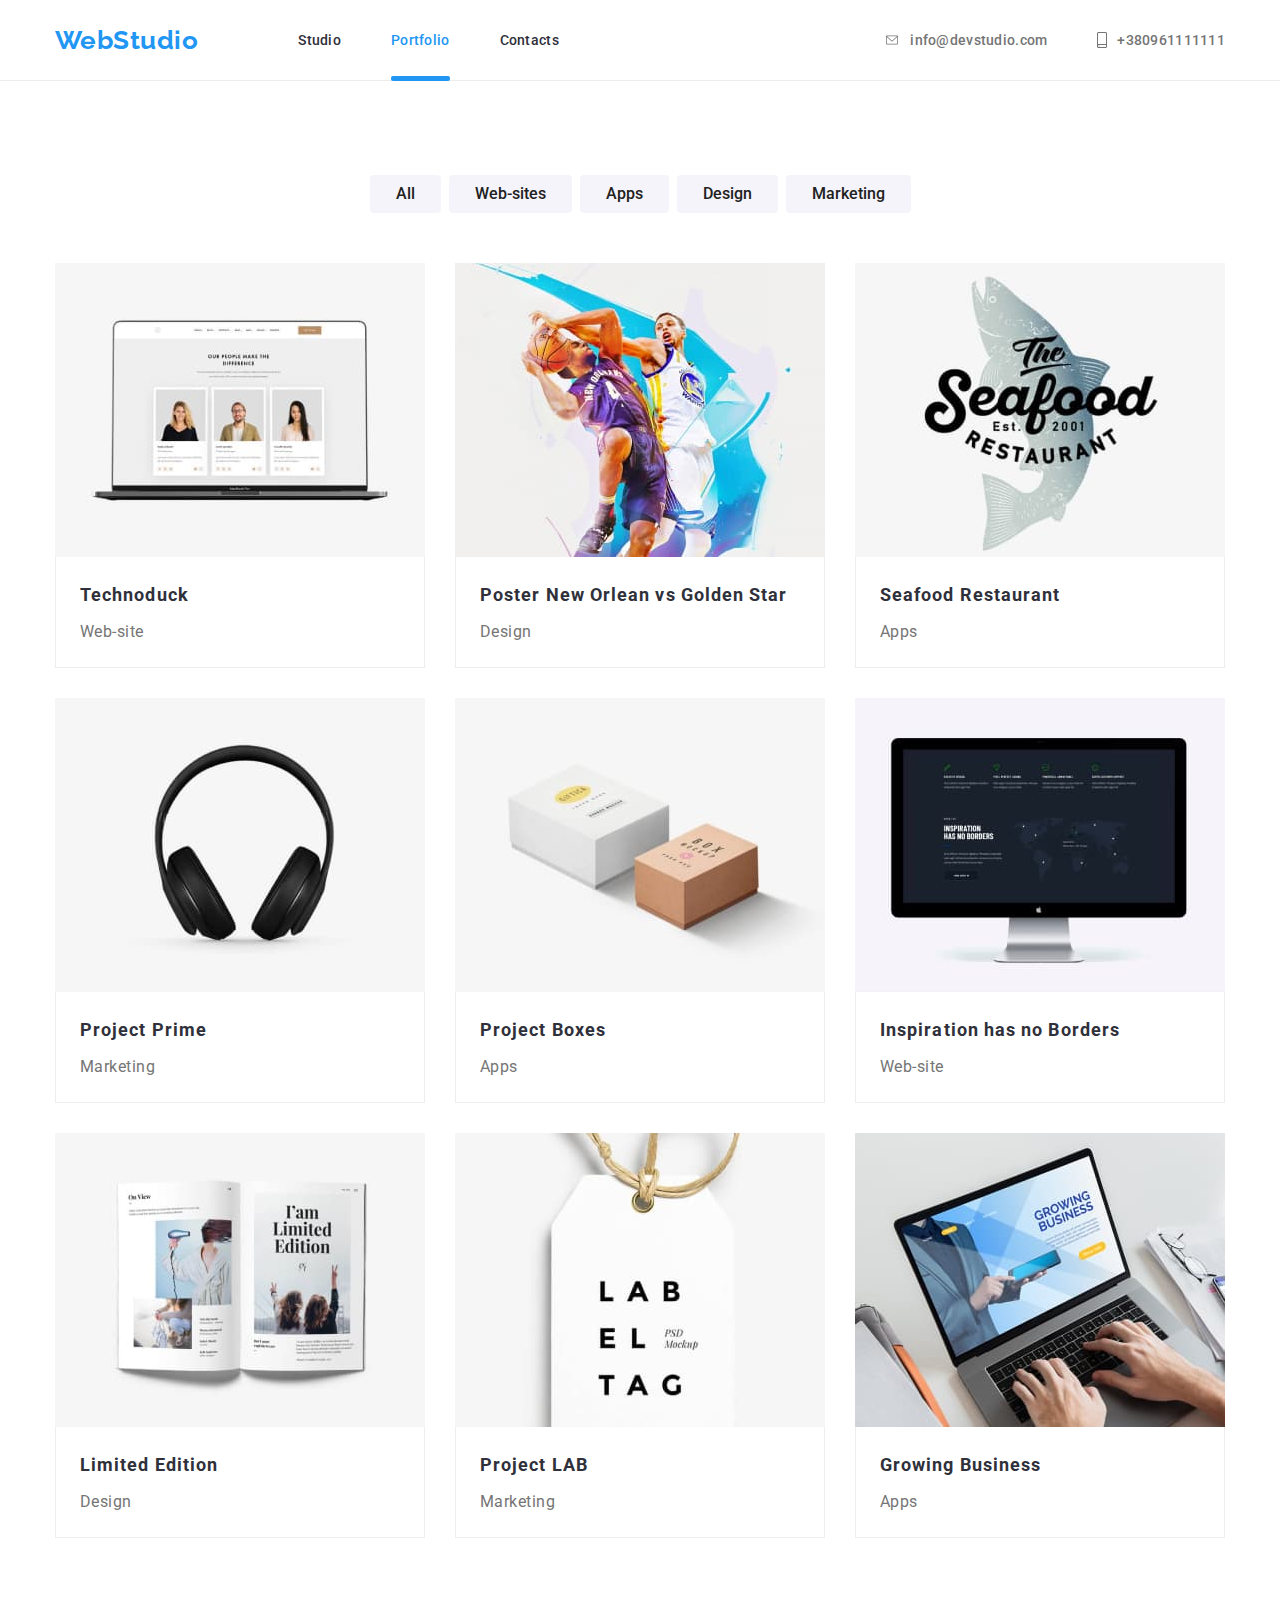
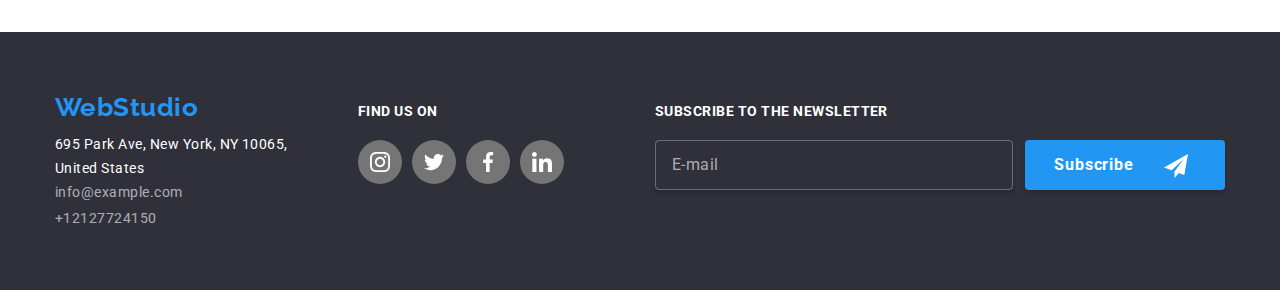
==== portfolio.html @ 81381e80 "initial" ====
<!DOCTYPE html>
<html lang="en">

<head>
    <meta charset="UTF-8">
    <meta http-equiv="X-UA-Compatible" content="IE=edge">
    <meta name="viewport" content="width=device-width, initial-scale=1.0">
    <link rel="stylesheet"
        href="https://cdnjs.cloudflare.com/ajax/libs/modern-normalize/1.1.0/modern-normalize.min.css">
    <link rel="preconnect" href="https://fonts.googleapis.com">
    <link rel="preconnect" href="https://fonts.gstatic.com" crossorigin>
    <link
        href="https://fonts.googleapis.com/css2?family=Raleway:wght@700&family=Roboto:wght@400;500;700;900&display=swap"
        rel="stylesheet">
<link rel="stylesheet" href="./css/main.min.css">
    <title>Portfolio</title>
</head>

<body>
    <header class="header__section">
        <div class="container header__container">
            <a href="./index.html" class="header__logo">WebStudio</a>
            <nav class="navigation">
                <ul class="navigation__list">
                    <li class="navigation__item">
                        <a class="navigation__link" href="./index.html">Studio</a>
                    </li>
                    <li class="navigation__item">
                        <a class="navigation__link navigation__link--current" href="./portfolio.html">Portfolio</a>
                    </li>
                    <li class="navigation__item">
                        <a class="navigation__link" href="#">Contacts</a>
                    </li>
                </ul>
            </nav>
            <ul class="contact__list">
                <li class="contact__item">
                    <a class="contact__link" href="mailto:info@devstudio.com">
                        <svg class="contact__icon" width="16px" height="12px">
                            <use href="./images/sprite.svg#icon-envelope"></use>
                        </svg>
                        info@devstudio.com
                    </a>
                </li>
                <li class="contact__item">
                    <a class="contact__link" href="tel:380961111111">
                        <svg class="contact__icon" width="10px" height="16px">
                            <use href="./images/sprite.svg#icon-smartphone"></use>
                        </svg>
                        +380961111111</a>
                </li>
    
            </ul>
        </div>
    </header>
    <main>
        <section class="portfolio-section">
            <div class="container">
                <ul class="button-list">
                    <li class="button-item">
                        <button type="button" class="portfolio-filter">All</button>
                    </li>
                    <li class="button-item">
                        <button type="button" class="portfolio-filter">Web-sites</button>
                    </li>
                    <li class="button-item">
                        <button type="button" class="portfolio-filter">Apps</button>
                    </li>
                    <li class="button-item">
                        <button type="button" class="portfolio-filter">Design</button>
                    </li>
                    <li class="button-item">
                        <button type="button" class="portfolio-filter">Marketing</button>
                    </li>
                </ul>
                <ul class="portfolio-list ">
                    <li class="portfolio-item">
                    <div class="overlay">
                        <img class="portfolio-image" src="./images/img8portfolio-website.jpg"
                            alt="picture of technoduck website" width="370" height="294">
                        <p class="overlay-text">
                            Technoduck is a state-of-the-art
                            coronavirus distribution platform.
                            Companies use this platform for
                            digital espionage and attacks on
                            competitors' secure servers.</p>
                    </div>
                            <div class="card-content"> 
                            <h2 class="portfolio-title">Technoduck</h2>
                            <p class="portfolio-text">Web-site</p>
                        </div>   
                    </li>
                    <li class="portfolio-item">
                    <div class="overlay">
                        <img class="portfolio-image" src="./images/img9portfolio-sport-poster.jpg"
                            alt="picture of sport poster" width="370" height="294">
                        <p class="overlay-text">
                            Technoduck is a state-of-the-art
                            coronavirus distribution platform.
                            Companies use this platform for
                            digital espionage and attacks on
                            competitors' secure servers.</p>
                        </div>
                            <div class="card-content">
                            <h2 class="portfolio-title">Poster New Orlean vs Golden Star</h2>
                            <p class="portfolio-text">Design</p>
                        </div>
                    </li>
                    <li class="portfolio-item">
                    <div class="overlay">
                        <img class="portfolio-image" src="./images/img10portfolio-restaurant-app.jpg"
                            alt="picture of restaurant logo" width="370" height="294">
                        <p class="overlay-text">
                            Technoduck is a state-of-the-art
                            coronavirus distribution platform.
                            Companies use this platform for
                            digital espionage and attacks on
                            competitors' secure servers.</p>
                        </div>
                            <div class="card-content">
                            <h2 class="portfolio-title">Seafood Restaurant</h2>
                            <p class="portfolio-text">Apps</p>
                        </div>
                    </li>
                    <li class="portfolio-item">
                    <div class="overlay">
                        <img class="portfolio-image" src="./images/img11portfolio-marketing.jpg"
                            alt="picture of head-phones" width="370" height="294">
                        <p class="overlay-text">
                            Technoduck is a state-of-the-art
                            coronavirus distribution platform.
                            Companies use this platform for
                            digital espionage and attacks on
                            competitors' secure servers.</p>
                        </div>
                            <div class="card-content">
                            <h2 class="portfolio-title">Project Prime</h2>
                            <p class="portfolio-text">Marketing</p>
                        </div>
                    </li>
                    <li class="portfolio-item">
                    <div class="overlay">
                        <img class="portfolio-image" src="./images/img12portfolio-project-boxes.jpg"
                            alt="picture of personalized boxes" width="370" height="294">
                        <p class="overlay-text">
                            Technoduck is a state-of-the-art
                            coronavirus distribution platform.
                            Companies use this platform for
                            digital espionage and attacks on
                            competitors' secure servers.</p>
                        </div>
                            <div class="card-content">
                            <h2 class="portfolio-title">Project Boxes</h2>
                            <p class="portfolio-text">Apps</p>
                        </div>
                    <li class="portfolio-item">
                    <div class="overlay">
                        <img class="portfolio-image" src="./images/img13portfolio-inspiration-website.jpg"
                            alt="picture of inspiration website" width="370" height="294">
                        <p class="overlay-text">
                            Technoduck is a state-of-the-art
                            coronavirus distribution platform.
                            Companies use this platform for
                            digital espionage and attacks on
                            competitors' secure servers.</p>
                        </div>
                            <div class="card-content">
                            <h2 class="portfolio-title">Inspiration has no Borders</h2>
                            <p class="portfolio-text">Web-site</p>
                        </div>
                    </li>
                    <li class="portfolio-item">
                    <div class="overlay">
                        <img class="portfolio-image" src="./images/img14portfolio-limited-edition.jpg"
                            alt="picture of magazines" width="370" height="294">
                        <p class="overlay-text">
                            Technoduck is a state-of-the-art
                            coronavirus distribution platform.
                            Companies use this platform for
                            digital espionage and attacks on
                            competitors' secure servers.</p>
                        </div>
                            <div class="card-content">
                            <h2 class="portfolio-title">Limited Edition</h2>
                            <p class="portfolio-text">Design</p>
                        </div>
                    </li>
                    <li class="portfolio-item">
                    <div class="overlay">
                        <img class="portfolio-image" src="./images/img15portfolio-project-lab.jpg"
                            alt="picture of tag with logo" width="370" height="294">
                        <p class="overlay-text">
                            Technoduck is a state-of-the-art
                            coronavirus distribution platform.
                            Companies use this platform for
                            digital espionage and attacks on
                            competitors' secure servers.</p>
                        </div>
                            <div class="card-content">
                            <h2 class="portfolio-title">Project LAB</h2>
                            <p class="portfolio-text">Marketing</p>
                        </div>
                    </li>
                    <li class="portfolio-item">
                    <div class="overlay">
                        <img class="portfolio-image" src="./images/img16portfolio-growing-business.jpg"
                            alt="picture of growing business app" width="370" height="294">
                        <p class="overlay-text">
                            Technoduck is a state-of-the-art
                            coronavirus distribution platform.
                            Companies use this platform for
                            digital espionage and attacks on
                            competitors' secure servers.</p>
                        </div>
                            <div class="card-content">
                            <h2 class="portfolio-title">Growing Business</h2>
                            <p class="portfolio-text">Apps</p>
                        </div>
                    </li>
                </ul>
            </div>
        </section>
    </main>
    <footer class="footer__section">
        <div class="footer__container">
            <div class="footer__container--left"><a class="footer__logo" href="./index.html">WebStudio</a>
    
                <address class="footer__addres">
                    <a class="footer__addres footer__addres--location" href="https://goo.gl/maps/dAtSncTWALTyisYv6">695 Park
                        Ave, New York, NY 10065,<br> United States</a>
                    <ul>
                        <li class="footer__item"><a class="footer__contacts"
                                href="mailto:info@example.com">info@example.com</a></li>
                        <li class="footer__item"><a class="footer__contacts" href="tel:12127724150">+12127724150</a></li>
                    </ul>
                </address>
            </div>
            <div class="footer__container--middle">
                <h4 class="media__title">FIND US ON</h4>
                <ul class="media__list">
                    <li class="media__item">
                        <a class="media__link" href="#"><svg class="media__icon" width="20px" height="20px">
                                <use href="./images/sprite.svg#icon-instagram"></use>
                            </svg>
                        </a>
                    </li>
                    <li class="media__item">
                        <a class="media__link" href="#"><svg class="media__icon" width="20px" height="20px">
                                <use href="./images/sprite.svg#icon-twitter"></use>
                            </svg>
                        </a>
                    </li>
                    <li class="media__item">
                        <a class="media__link" href="#"><svg class="media__icon" width="20px" height="20px">
                                <use href="./images/sprite.svg#icon-facebook"></use>
                            </svg>
                        </a>
                    </li>
                    <li class="media__item">
                        <a class="media__link" href="#"><svg class="media__icon" width="20px" height="20px">
                                <use href="./images/sprite.svg#icon-linkedin"></use>
                            </svg>
                        </a>
                    </li>
                </ul>
            </div>
            <div class="footer__container--right">
                <h4 class="subscription__title">SUBSCRIBE TO THE NEWSLETTER</h4>
                <form action="#" class="footer__form">
                    <label for="email"></label>
                    <input class="subscription__input" id="email" type="email" name="email" placeholder="E-mail" />
                    <button class="subscription__button" type="submit">Subscribe <span><svg class="subscription__icon"
                                width="24px" height="24px">
                                <use href="./images/sprite.svg#icon-icon-send"></use>
                            </svg></span></button>
                </form>
            </div>
        </div>
    </footer>
    </body>
    
    </html>
---- css/main.min.css ----
*::after,::before{box-sizing:inherit}h1,h2,h3,h4,h5,h6,p{margin-top:0;margin-bottom:0}body{font-family:"Roboto",sans-serif;font-weight:500;letter-spacing:.03em;color:#2f303a;margin:0}ul{list-style:none;padding-left:0;margin-top:0;margin-bottom:0}a{text-decoration:none}img{display:block;max-width:100%;height:auto}.container{width:1200px;padding-left:15px;padding-right:15px;margin:0 auto}@media(max-width: 480px){.container{width:480px}}@media(max-width: 768px){.container{width:768px}}.is-hidden{pointer-events:none;opacity:0%}.features__title--hide{position:absolute;width:1px;height:1px;margin:-1px;border:0;padding:0;white-space:nowrap;clip-path:inset(100%);clip:rect(0 0 0 0);overflow:hidden}.backdrop--hidden{pointer-events:none;opacity:0%}.backdrop{width:100%;height:100%;background-color:var(--backdrop);position:fixed;top:0;display:flex;align-items:center;transition-duration:250ms;transition-timing-function:cubic-bezier(0.4, 0, 0.2, 1)}.hero__button{font-weight:700;font-size:16px;line-height:1.875;text-align:center;letter-spacing:.06em;color:#fff;background-color:#2196f3;cursor:pointer;display:block;align-items:center;border-radius:4px;padding:10px 20px;border:none;box-shadow:0px 4px 4px rgba(0,0,0,.15);transition:var(--button-transition)}.hero__button:hover,.hero__button:focus{background-color:#00008b;transition:background-color 250ms cubic-bezier(0.4, 0, 0.2, 1)}.subscription__button{width:200px;height:50px;font-weight:700;font-size:16px;line-height:1.875;letter-spacing:.06em;color:var(--secondary-title-color);background-color:var(--link-color);cursor:pointer;display:flex;align-items:center;justify-content:center;padding:10px 20px;border-radius:4px;padding:10px 20px;border:none;box-shadow:0px 4px 4px rgba(0,0,0,.15);transition:var(--button-transition)}.subscription__button:hover,.subscription__button:focus{background-color:#00008b;transition:background-color 250ms cubic-bezier(0.4, 0, 0.2, 1)}.button-list{display:flex;justify-content:center;align-items:center;margin-bottom:50px}.button-item:not(:last-child){margin-right:8px}.portfolio-filter{font-family:"Roboto",sans-serif;color:#212121;cursor:pointer;border:none;font-weight:500;font-size:16px;line-height:1.625;display:block;border-radius:4px;padding:6px 26px;background-color:#f5f4fa}.portfolio-filter:hover,.portfolio-filter:focus{color:#fff;background-color:#2196f3;transition:color 250ms cubic-bezier(0.4, 0, 0.2, 1),background-color 250ms cubic-bezier(0.4, 0, 0.2, 1);box-shadow:0px 4px 4px rgba(0,0,0,.1),0px 1px 2px rgba(0,0,0,.08),0px 2px 2px rgba(0,0,0,.12)}.modal__button--close{color:#000;background-color:rgba(0,0,0,0);float:right;width:30px;height:30px;font-weight:bold;border:1px solid;border-color:rgba(0,0,0,.1);border-radius:50%;margin-top:8px;margin-right:8px;display:flex;align-items:center;justify-content:center;transition:var(--button-transition)}.modal__button--close:hover,.modal__button--close:focus{color:#2196f3;text-decoration:none;cursor:pointer}.form__button--send{width:200px;height:50px;font-weight:700;font-size:16px;line-height:1.875;letter-spacing:.06em;color:var(--secondary-title-color);background-color:var(--link-color);display:block;align-items:center;cursor:pointer;margin:0 auto;border-radius:4px;padding:10px 80px;border:none;box-shadow:0px 4px 4px rgba(0,0,0,.15);transition:background-color 250ms cubic-bezier(0.4, 0, 0.2, 1)}.form__button--send:hover,.form__button--send:focus{background-color:#00008b;transition:background-color 250ms cubic-bezier(0.4, 0, 0.2, 1);box-shadow:0px 4px 4px rgba(0,0,0,.15)}.header__logo{color:#2196f3;text-decoration:none;font-family:"Raleway",sans-serif;font-weight:700;font-size:26px;line-height:1.1923076923;margin-right:100px}.footer__logo{color:#2196f3;text-decoration:none;font-family:"Raleway",sans-serif;font-weight:700;font-size:26px;line-height:1.1923076923;margin-bottom:9px;display:block}.modal{height:581px;width:528px;margin-left:auto;margin-right:auto;background-color:#fff;border-radius:4px;position:absolute;top:50%;left:50%;transform:translate(-50%, -50%)}.modal__button--close{color:#000;background-color:rgba(0,0,0,0);float:right;width:30px;height:30px;font-weight:bold;border:1px solid;border-color:rgba(0,0,0,.1);border-radius:50%;margin-top:8px;margin-right:8px;display:flex;align-items:center;justify-content:center;transition:rgba(0,0,0,.2) 250ms cubic-bezier(0.4, 0, 0.2, 1)}.modal__button--close:hover,.modal__button--close:focus{color:#2196f3;text-decoration:none;cursor:pointer}.modal__icon{fill:currentColor}.is-hidden{pointer-events:none;opacity:0%}.backdrop{width:100%;height:100%;background-color:rgba(0,0,0,.2);position:fixed;top:0;display:flex;align-items:center;transition-duration:250ms;transition-timing-function:cubic-bezier(0.4, 0, 0.2, 1)}.form__title{font-family:"Roboto",sans-serif;font-weight:700;font-size:20px;line-height:1.172;text-align:center;margin-bottom:12px}.form{padding:40px}.field__wrapper{margin-bottom:10px}.form__label{display:block;font-weight:400;font-size:12px;line-height:1.1666666667;letter-spacing:.01em;color:#757575;margin-bottom:5px}.input__wrapper{display:block;position:relative}.input{font-weight:400;font-size:12px;line-height:1.1666666667;letter-spacing:.01em;color:rgba 117,117,117,.5;width:100%;height:40px;border:1px solid rgba(33,33,33,.2);border-radius:4px;cursor:pointer;padding:12px 16px 12px 42px;transition:border-color 250ms cubic-bezier(0.4, 0, 0.2, 1)}.input:focus{border-color:#2196f3;color:#2196f3;outline:none}.input__icon{position:absolute;left:15px;top:50%;transform:translateY(-50%);transition:fill 250ms cubic-bezier(0.4, 0, 0.2, 1)}.input:focus~.input__icon{fill:#2196f3}textarea{resize:none;padding:12px 16px;width:100%;border:1px solid rgba(33,33,33,.2);border-radius:4px;cursor:pointer}textarea:focus{border-color:#2196f3;color:#2196f3;outline:none}.checkbox__label{display:flex;cursor:pointer}.modal__checkbox{color:#fff;width:15px;height:15px;border:1px solid #212121;border-radius:2px;margin-right:8px;margin-top:5px;display:flex;align-items:center;justify-content:center}.checkbox{position:absolute;width:1px;height:1px;margin:-1px;border:0;padding:0;white-space:nowrap;clip-path:inset(100%);clip:rect(0 0 0 0);overflow:hidden}.checkbox:checked+.checkbox__label>.modal__checkbox{background-color:#2196f3;border:none}.form__button--send{width:200px;height:50px;font-weight:700;font-size:16px;line-height:1.875;letter-spacing:.06em;color:#757575;background-color:#2196f3;display:block;align-items:center;cursor:pointer;margin:0 auto;border-radius:4px;padding:10px 80px;border:none;box-shadow:0px 4px 4px rgba(0,0,0,.15);transition:background-color 250ms cubic-bezier(0.4, 0, 0.2, 1)}.send:hover,.send:focus{background-color:#00008b;transition:background-color 250ms cubic-bezier(0.4, 0, 0.2, 1);box-shadow:0px 4px 4px rgba(0,0,0,.15)}.hero__section{background-color:#2f303a;background-image:linear-gradient(rgba(47, 48, 58, 0.4), rgba(47, 48, 58, 0.4)),url("../images/img17hero.jpg");padding-top:200px;padding-bottom:200px;align-items:center;background-position:center;background-repeat:no-repeat;background-size:cover}.hero__container{align-items:center;display:flex;flex-direction:column}.hero__title{font-weight:900;font-size:44px;line-height:1.3636363636;text-align:center;letter-spacing:.06em;color:#fff;margin-bottom:30px}.hero__button{font-weight:700;font-size:16px;line-height:1.875;text-align:center;letter-spacing:.06em;color:#fff;background-color:#2196f3;cursor:pointer;display:block;align-items:center;border-radius:4px;padding:10px 20px;border:none;box-shadow:0px 4px 4px rgba(0,0,0,.15);transition:var(--button-transition)}.hero__button:hover,.hero__button:focus{background-color:#00008b;transition:background-color 250ms cubic-bezier(0.4, 0, 0.2, 1)}.modal{height:581px;width:528px;margin-left:auto;margin-right:auto;background-color:#fff;border-radius:4px;position:absolute;top:50%;left:50%;transform:translate(-50%, -50%)}.modal__button--close{color:#000;background-color:rgba(0,0,0,0);float:right;width:30px;height:30px;font-weight:bold;border:1px solid;border-color:rgba(0,0,0,.1);border-radius:50%;margin-top:8px;margin-right:8px;display:flex;align-items:center;justify-content:center;transition:rgba(0,0,0,.2) 250ms cubic-bezier(0.4, 0, 0.2, 1)}.modal__button--close:hover,.modal__button--close:focus{color:#2196f3;text-decoration:none;cursor:pointer}.modal__icon{fill:currentColor}.form__title{font-family:"Roboto",sans-serif;font-weight:700;font-size:20px;line-height:1.172;text-align:center;margin-bottom:12px}.form{padding:40px}.field__wrapper{margin-bottom:10px}.form__label{display:block;font-weight:400;font-size:12px;line-height:1.1666666667;letter-spacing:.01em;color:#757575;margin-bottom:5px}.input__wrapper{display:block;position:relative}.input{font-weight:400;font-size:12px;line-height:1.1666666667;letter-spacing:.01em;color:rgba 117,117,117,.5;width:100%;height:40px;border:1px solid rgba(33,33,33,.2);border-radius:4px;cursor:pointer;padding:12px 16px 12px 42px;transition:border-color 250ms cubic-bezier(0.4, 0, 0.2, 1)}.input:focus{border-color:#2196f3;color:#2196f3;outline:none}.input__icon{position:absolute;left:15px;top:50%;transform:translateY(-50%);transition:fill 250ms cubic-bezier(0.4, 0, 0.2, 1)}.input:focus~.input__icon{fill:#2196f3}textarea{resize:none;padding:12px 16px;width:100%;border:1px solid rgba(33,33,33,.2);border-radius:4px;cursor:pointer}textarea:focus{border-color:#2196f3;color:#2196f3;outline:none}.checkbox__label{display:flex;cursor:pointer}.modal__checkbox{color:#fff;width:15px;height:15px;border:1px solid #212121;border-radius:2px;margin-right:8px;margin-top:5px;display:flex;align-items:center;justify-content:center}.checkbox{position:absolute;width:1px;height:1px;margin:-1px;border:0;padding:0;white-space:nowrap;clip-path:inset(100%);clip:rect(0 0 0 0);overflow:hidden}.checkbox:checked+.checkbox__label>.modal__checkbox{background-color:#2196f3;border:none}.form__button--send{width:200px;height:50px;font-weight:700;font-size:16px;line-height:1.875;letter-spacing:.06em;color:#fff;background-color:#2196f3;display:block;align-items:center;cursor:pointer;margin:0 auto;border-radius:4px;padding:10px 80px;border:none;box-shadow:0px 4px 4px rgba(0,0,0,.15);transition:background-color 250ms cubic-bezier(0.4, 0, 0.2, 1)}.form__button--send:hover,.form__button--send:focus{background-color:#00008b;transition:background-color 250ms cubic-bezier(0.4, 0, 0.2, 1);box-shadow:0px 4px 4px rgba(0,0,0,.15)}@media(max-width: 768px){.do{display:none}}.do{padding-top:0;padding-bottom:94px}.section__title{font-weight:700;font-size:36px;line-height:1.1666666667;text-align:center;color:#2f303a;padding-bottom:50px}.do__list{display:flex}.do__item:not(:last-child){margin-right:30px}.do__item{position:relative}.do__text{color:#fff;font-family:"Roboto",sans-serif;font-weight:700;font-size:14px;line-height:1.1721428571}.features__title--hide{position:absolute;width:1px;height:1px;margin:-1px;border:0;padding:0;white-space:nowrap;clip-path:inset(100%);clip:rect(0 0 0 0);overflow:hidden}.features__section{padding-top:94px;padding-bottom:94px}@media(max-width: 768px){.features__section{padding-top:60px;padding-bottom:60px}}.features__list{display:flex;justify-content:center}@media(max-width: 480px){.features__list{flex-direction:column;justify-content:center}}@media(max-width: 768px){.features__list{flex-wrap:wrap;flex-basis:50%}}.features__item{width:270px}@media(max-width: 480px){.features__item{width:450px}}@media(max-width: 768px){.features__item{width:354px}}.features__item:not(:last-child){margin-right:30px}.icon__moderation{display:flex;justify-content:center;padding:25px 0px;background-color:#f5f4fa;margin-bottom:30px;border-radius:4px}.features__subtitle{font-weight:700;font-size:14px;line-height:1.1428571429;text-transform:uppercase;color:#2f303a;padding-bottom:10px}.features__text{font-weight:400;font-size:14px;line-height:1.7142857143;color:#757575}@media(max-width: 480px){.features__list{flex-direction:column;align-items:center}.features__item{width:450px;margin-left:15px;margin-right:15px;margin-bottom:30px}.features__subtitle{font-size:14px;line-height:1.1721428571;margin-left:105px;padding-bottom:10px}.features__text{display:block;margin-left:15px}}.team{background-color:#f5f4fa;padding-top:94px;padding-bottom:94px}.team__list{display:flex;justify-content:center}@media(max-width: 480px){.team__list{flex-direction:column;justify-content:center}}@media(max-width: 768px){.team__list{flex-wrap:wrap;flex-basis:50%}}.team__item{width:270px;box-shadow:0px 1px 3px rgba(0,0,0,.12),0px 1px 1px rgba(0,0,0,.14),0px 2px 1px rgba(0,0,0,.2);border-radius:0px 0px 4px 4px}.team__item:not(:last-child){margin-right:30px}.team__description{background-color:#fff;padding-top:30px;padding-bottom:30px;text-align:center}.team__subtitle{font-size:16px;line-height:1.1875;text-align:center;color:#2f303a;margin-bottom:10px}.team__text{font-weight:400;font-size:16px;line-height:1.1875;text-align:center;color:#757575;margin-bottom:16px}.socials__list{list-style:none;display:flex;justify-content:center}.socials__item:not(:last-child){margin-right:10px}.socials__link{width:44px;height:44px;background-color:#fff;color:#afb1b8;display:flex;align-items:center;justify-content:center;border-radius:50%}.socials__link:hover,.socials__link:focus{color:#fff;background-color:#2196f3;transition:color 250ms cubic-bezier(0.4, 0, 0.2, 1),background-color 250ms cubic-bezier(0.4, 0, 0.2, 1)}.socials__icon{fill:currentColor}@media(max-width: 480px){.team__list{flex-direction:column}}.customers{padding:94px 0}.customers__list{display:flex;justify-content:center;margin-bottom:30px}@media(max-width: 480px){.customers__list{flex-wrap:wrap;flex-basis:50%}}@media(max-width: 768px){.customers__list{flex-basis:33.3333333333%}}.customers__item:not(:last-child){margin-right:30px}.customer__link{color:#afb1b8;display:flex;justify-content:center;align-items:center;width:170px;height:92px;border:1px solid #afb1b8;border-radius:4px}@media(max-width: 480px){.customer__link{width:210px}}@media(max-width: 760px){.customer__link{width:226px}}.customer__link:hover,.customer__link:focus{color:#2196f3;transition:color 250ms cubic-bezier(0.4, 0, 0.2, 1)}.customer__icon{fill:currentColor}.footer__section{background-color:#2f303a;padding:60px 0}.footer__container{width:1200px;padding-left:15px;padding-right:15px;margin:0 auto;display:flex;align-items:baseline}@media(max-width: 480px){.footer__container{width:480px;flex-direction:column;align-items:center}}@media(max-width: 768px){.footer__container{width:768px;flex-wrap:wrap;justify-content:space-around}}.footer__container--left{display:block;margin-right:70px}@media(max-width: 480px){.footer__container--left{display:flex;margin-bottom:60px;align-items:center}}.footer__container--middle{display:flex;align-items:flex-start;flex-direction:column}@media(max-width: 480px){.footer__container--middle{align-items:center;margin-bottom:60px}}.footer__container--right{margin-left:auto}.footer__form{display:flex}@media(max-width: 768px){.footer__form{flex-direction:column;align-items:center}}.footer__logo{color:#2196f3;text-decoration:none;font-family:"Raleway",sans-serif;font-weight:700;font-size:26px;line-height:1.1923076923;margin-bottom:9px;display:block}@media(max-width: 760px){.footer__logo{font-size:24px;line-height:1.1741666667}}.footer__addres{font-style:normal}.footer__addres--location{font-weight:400;font-size:14px;line-height:1.7142857143;color:#fff;margin-bottom:2px}.footer__item:not(:last-child){margin-bottom:2px}.footer__contacts{font-weight:400;font-size:14px;line-height:1.7142857143;color:#fff;opacity:.6}.media__title{color:#fff;font-weight:700;font-size:14px;line-height:1.1721428571;margin-bottom:20px}.media__list{display:flex;justify-content:center}.media__link{width:44px;height:44px;color:#fff;background-color:#757575;display:flex;align-items:center;justify-content:center;border-radius:50%;transition:color 250ms cubic-bezier(0.4, 0, 0.2, 1),background-color 250ms cubic-bezier(0.4, 0, 0.2, 1)}.media__link:hover,.media__link:focus{color:#fff;background-color:#2196f3}.media__icon{fill:currentColor}.media__item:not(:last-child){margin-right:10px}.footer__container--right{margin-left:auto}@media(max-width: 480px){.footer__container--right{margin-left:15px}}.footer__form{display:flex}.subscription__title{color:#fff;font-weight:700;font-size:14px;line-height:1.1721428571;margin-bottom:20px}.subscription__input{width:358px;height:50px;border:1px solid rgba(255,255,255,.3);box-shadow:0px 4px 4px rgba(0,0,0,.15);border-radius:4px;padding:15px 16px;margin-right:12px;background-color:rgba(0,0,0,0);transition:color 250ms cubic-bezier(0.4, 0, 0.2, 1)}.subscription__input::placeholder{font-weight:400;font-size:16px;line-height:1.25;letter-spacing:.03em;color:rgba(255,255,255,.6)}.subscription__input:hover,.subscription__input:focus{outline:none;color:#fff;background-color:rgba(0,0,0,0)}.subscription__button{width:200px;height:50px;font-weight:700;font-size:16px;line-height:1.875;letter-spacing:.06em;color:#fff;background-color:#2196f3;cursor:pointer;display:flex;align-items:center;justify-content:center;border-radius:4px;padding:10px 20px;border:none;box-shadow:0px 4px 4px rgba(0,0,0,.15);transition:rgba(0,0,0,.2) 250ms cubic-bezier(0.4, 0, 0.2, 1)}.subscription__button:hover,.subscription__button:focus{background-color:#00008b}.subscription__icon{margin-left:30px;margin-top:13px;margin-right:8px;fill:currentColor}.portfolio-section{padding-top:94px;padding-bottom:94px}.button-list{display:flex;justify-content:center;align-items:center;margin-bottom:50px}.button-item:not(:last-child){margin-right:8px}.portfolio-filter{font-family:"Roboto",sans-serif;color:#212121;cursor:pointer;border:none;font-weight:500;font-size:16px;line-height:1.625;display:block;border-radius:4px;padding:6px 26px;background-color:#f5f4fa}.portfolio-filter:hover,.portfolio-filter:focus{color:#fff;background-color:#2196f3;transition:color 250ms cubic-bezier(0.4, 0, 0.2, 1),background-color 250ms cubic-bezier(0.4, 0, 0.2, 1);box-shadow:0px 4px 4px rgba(0,0,0,.1),0px 1px 2px rgba(0,0,0,.08),0px 2px 2px rgba(0,0,0,.12)}.portfolio-list{display:flex;flex-wrap:wrap;margin-top:-30px;margin-left:-30px}.portfolio-item{flex-basis:calc(33.3333333333% - 30px);margin-left:30px;margin-top:30px;cursor:pointer}.portfolio-image{display:block;max-width:100%;height:auto}.portfolio-item:hover .overlay-text,.portfolio-item:focus .overlay-text{transform:translateY(0);box-shadow:0px 4px 4px rgba(0,0,0,.1),0px 1px 2px rgba(0,0,0,.08),0px 2px 2px rgba(0,0,0,.12)}.overlay{position:relative;overflow:hidden}.overlay-text{font-family:"Roboto",sans-serif;color:#fff;font-weight:400;font-size:18px;line-height:1.5555555556;position:absolute;display:block;padding:63px 24px;background-color:rgba(33,150,243,.9);top:0;left:0;width:100%;height:100%;transform:translateY(100%);transition:transform;transition-duration:250ms;transition-timing-function:cubic-bezier(0.4, 0, 0.2, 1)}.card-content{padding:20px 24px;border-left:1px solid #eee;border-right:1px solid #eee;border-bottom:1px solid #eee}.portfolio-title{font-weight:700;font-size:18px;line-height:2;letter-spacing:.06em;color:#2f303a}.portfolio-text{font-weight:400;font-size:16px;line-height:1.88;color:#757575;margin-top:4px}.header__section{border-bottom:1px solid #ececec}.header__container{display:flex;align-items:center}.navigation__list{display:flex;align-items:center}.navigation__item:not(:last-child){margin-right:50px}.navigation__link{color:#2f303a;font-size:14px;letter-spacing:.02em;line-height:1.1428571429;position:relative;display:block;padding-top:32px;padding-bottom:32px;transition:color 250ms cubic-bezier(0.4, 0, 0.2, 1)}.navigation__link:hover,.navigation__link:focus{color:#2196f3}.contact__list{display:flex;align-items:center;margin-left:auto}@media(max-width: 480px){.contact__list{display:none}}@media(max-width: 768px){.contact__list{flex-direction:column}}.contact__item:not(:last-child){margin-right:50px}@media(max-width: 768px){.contact__item:not(:last-child){margin-bottom:10px}}.navigation__link--current{color:#2196f3}.navigation__link--current::after{content:"";position:absolute;left:0;bottom:-1px;display:block;width:100%;height:5px;border-radius:2px;background-color:#2196f3;transform:scaleX(1)}.contact__link{color:#757575;font-weight:500;font-size:14px;line-height:1.1428571429;letter-spacing:.02em;display:flex;align-items:center;padding-top:32px;padding-bottom:32px}.contact__link:hover,.contact__link:focus{color:#2196f3;font-weight:500;transition:color 250ms cubic-bezier(0.4, 0, 0.2, 1)}.contact__icon{margin-right:10px;fill:currentColor}@media(max-width: 768px){.contact__item{flex-direction:column;margin-top:21px;padding-bottom:10px}}@media(max-width: 768px){.header__logo{font-size:24px;line-height:1.1741666667;margin-right:88px}}@media(min-width: 480px){.mobile-menu__container{display:none}}/*# sourceMappingURL=main.min.css.map */
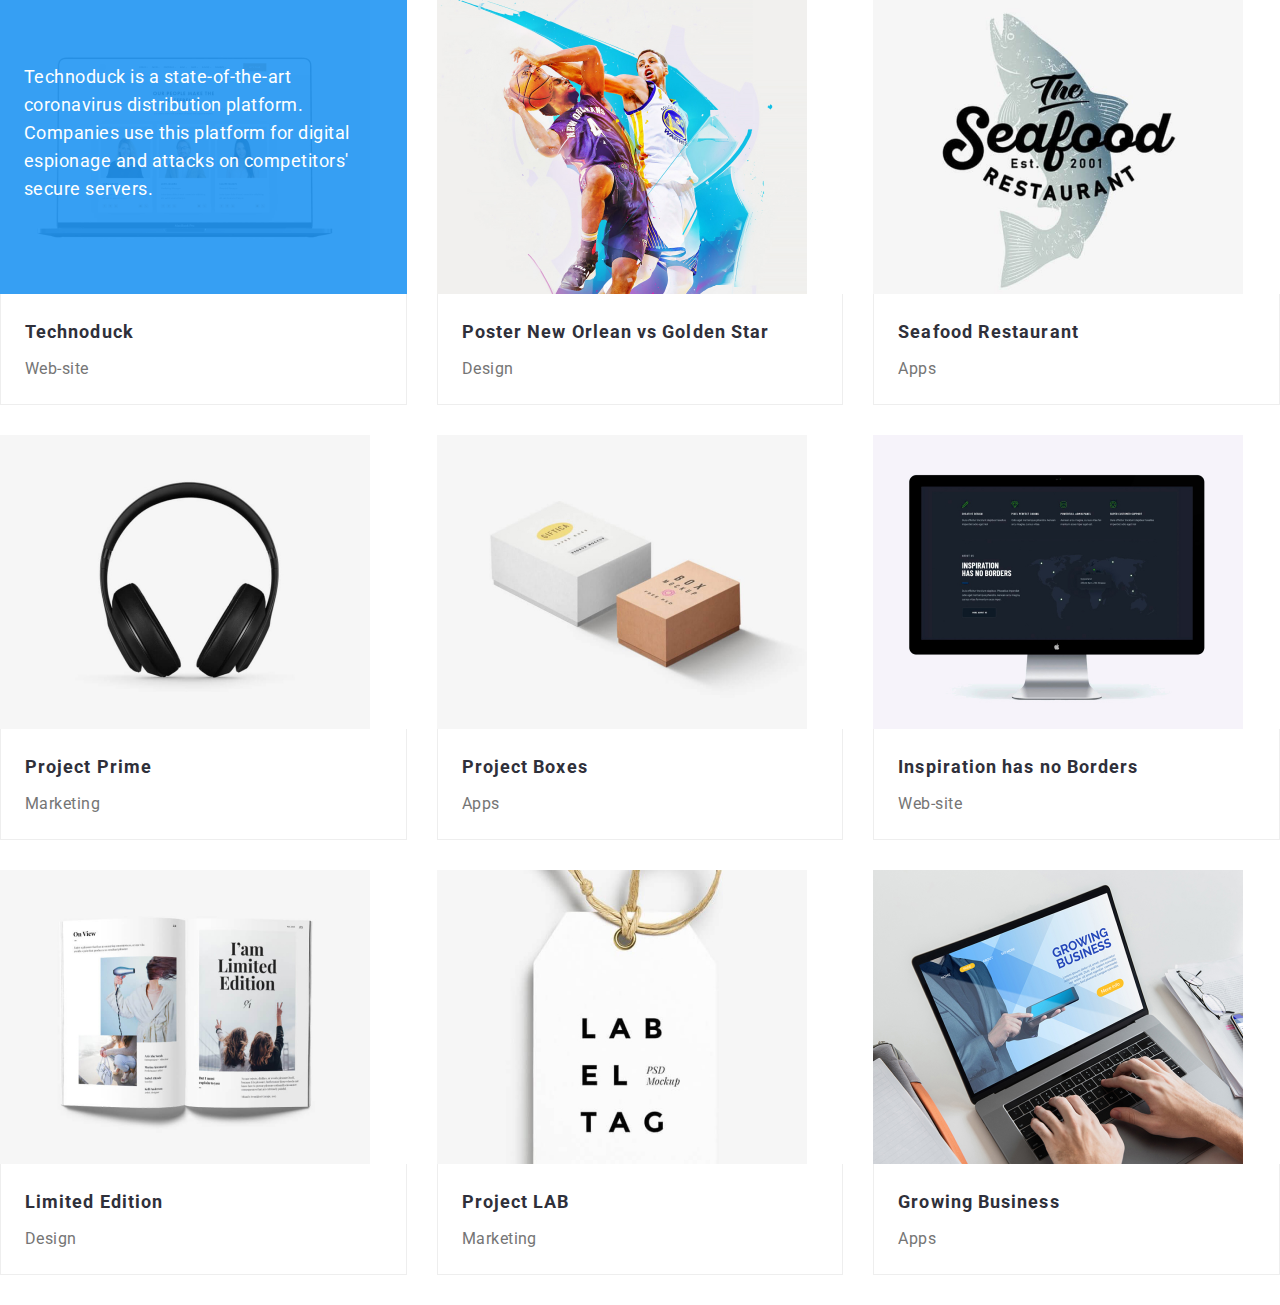
==== commit b0c238cd: "in-progress-10" ====
--- a/portfolio.html
+++ b/portfolio.html
@@ -17,7 +17,7 @@
 </head>
 
 <body>
-    <header class="header__section">
+   <!--<header class="header__section">
         <div class="container header__container">
             <a href="./index.html" class="header__logo">WebStudio</a>
             <nav class="navigation">
@@ -43,14 +43,20 @@
                     </a>
                 </li>
                 <li class="contact__item">
-                    <a class="contact__link" href="tel:380961111111">
+                    <a class="contact__link contact__phone" href="tel:12127724150">
                         <svg class="contact__icon" width="10px" height="16px">
                             <use href="./images/sprite.svg#icon-smartphone"></use>
                         </svg>
-                        +380961111111</a>
+                        +12127724150</a>
+                    </li>
                 </li>
-    
             </ul>
+            <button class="open-btn js-open-menu"><svg width="24" height="24" fill="currentColor" viewBox="0 0 20 20"
+                    xmlns="http://www.w3.org/2000/svg">
+                    <path fill-rule="evenodd"
+                        d="M3 5a1 1 0 011-1h12a1 1 0 110 2H4a1 1 0 01-1-1zM3 10a1 1 0 011-1h12a1 1 0 110 2H4a1 1 0 01-1-1zM3 15a1 1 0 011-1h12a1 1 0 110 2H4a1 1 0 01-1-1z"
+                        clip-rule="evenodd"></path>
+                </svg></button>
         </div>
     </header>
     <main>
@@ -71,13 +77,16 @@
                     </li>
                     <li class="button-item">
                         <button type="button" class="portfolio-filter">Marketing</button>
-                    </li>
+                    </li> -->
                 </ul>
                 <ul class="portfolio-list ">
                     <li class="portfolio-item">
                     <div class="overlay">
-                        <img class="portfolio-image" src="./images/img8portfolio-website.jpg"
-                            alt="picture of technoduck website" width="370" height="294">
+                        <picture class="portfolio-image" >
+                            <source srcset="./images/img8portfolio-website1x.jpg 1x" media="(max-width:767px)" />
+                            <source srcset="./images/img8portfolio-website2x.jpg 2x" media="(min-width:768px)" />
+                            <img src="./images/img8portfolio-website.jpg" alt="picture of technoduck website" />
+                        </picture>
                         <p class="overlay-text">
                             Technoduck is a state-of-the-art
                             coronavirus distribution platform.
@@ -92,8 +101,11 @@
                     </li>
                     <li class="portfolio-item">
                     <div class="overlay">
-                        <img class="portfolio-image" src="./images/img9portfolio-sport-poster.jpg"
-                            alt="picture of sport poster" width="370" height="294">
+                        <picture class="portfolio-image">
+                            <source srcset="./images/img9portfolio-sport-poster1x.jpg 1x" media="(max-width:767px)" />
+                            <source srcset="./images/img9portfolio-sport-poster2x.jpg 2x" media="(min-width:768px)" />
+                            <img src="./images/img9portfolio-sport-poster.jpg" alt="picture of sport poster" />
+                        </picture>
                         <p class="overlay-text">
                             Technoduck is a state-of-the-art
                             coronavirus distribution platform.
@@ -108,8 +120,11 @@
                     </li>
                     <li class="portfolio-item">
                     <div class="overlay">
-                        <img class="portfolio-image" src="./images/img10portfolio-restaurant-app.jpg"
-                            alt="picture of restaurant logo" width="370" height="294">
+                        <picture class="portfolio-image">
+                            <source srcset="./images/img10portfolio-restaurant-app1x.jpg 1x" media="(max-width:767px)" />
+                            <source srcset="./images/img10portfolio-restaurant-app2x.jpg 2x" media="(min-width:768px)" />
+                            <img src="./images/img10portfolio-restaurant-app.jpg" alt="picture of restaurant logo" />
+                        </picture>
                         <p class="overlay-text">
                             Technoduck is a state-of-the-art
                             coronavirus distribution platform.
@@ -124,8 +139,11 @@
                     </li>
                     <li class="portfolio-item">
                     <div class="overlay">
-                        <img class="portfolio-image" src="./images/img11portfolio-marketing.jpg"
-                            alt="picture of head-phones" width="370" height="294">
+                        <picture class="portfolio-image">
+                            <source srcset="./images/img11portfolio-marketing1x.jpg 1x" media="(max-width:767px)" />
+                            <source srcset="./images/img11portfolio-marketing2x.jpg 2x" media="(min-width:768px)" />
+                            <img src="./images/img11portfolio-marketing.jpg" alt="picture of head-phones" />
+                        </picture>
                         <p class="overlay-text">
                             Technoduck is a state-of-the-art
                             coronavirus distribution platform.
@@ -140,8 +158,11 @@
                     </li>
                     <li class="portfolio-item">
                     <div class="overlay">
-                        <img class="portfolio-image" src="./images/img12portfolio-project-boxes.jpg"
-                            alt="picture of personalized boxes" width="370" height="294">
+                        <picture class="portfolio-image">
+                            <source srcset="./images/img12portfolio-project-boxes1x.jpg 1x" media="(max-width:767px)" />
+                            <source srcset="./images/img12portfolio-project-boxes2x.jpg 2x" media="(min-width:768px)" />
+                            <img src="./images/img12portfolio-project-boxes.jpg" alt="picture of personalized boxes" />
+                        </picture>
                         <p class="overlay-text">
                             Technoduck is a state-of-the-art
                             coronavirus distribution platform.
@@ -155,8 +176,11 @@
                         </div>
                     <li class="portfolio-item">
                     <div class="overlay">
-                        <img class="portfolio-image" src="./images/img13portfolio-inspiration-website.jpg"
-                            alt="picture of inspiration website" width="370" height="294">
+                        <picture class="portfolio-image">
+                            <source srcset="./images/img13portfolio-inspiration-website1x.jpg 1x" media="(max-width:767px)" />
+                            <source srcset="./images/img13portfolio-inspiration-website2x.jpg 2x" media="(min-width:768px)" />
+                            <img src="./images/img13portfolio-inspiration-website.jpg" alt="picture of inspiration website" />
+                        </picture>
                         <p class="overlay-text">
                             Technoduck is a state-of-the-art
                             coronavirus distribution platform.
@@ -171,8 +195,11 @@
                     </li>
                     <li class="portfolio-item">
                     <div class="overlay">
-                        <img class="portfolio-image" src="./images/img14portfolio-limited-edition.jpg"
-                            alt="picture of magazines" width="370" height="294">
+                        <picture class="portfolio-image">
+                            <source srcset="./images/img14portfolio-limited-edition1x.jpg 1x" media="(max-width:767px)" />
+                            <source srcset="./images/img14portfolio-limited-edition2x.jpg 2x" media="(min-width:768px)" />
+                            <img src="./images/img14portfolio-limited-edition.jpg" alt="picture of magazines" />
+                        </picture>
                         <p class="overlay-text">
                             Technoduck is a state-of-the-art
                             coronavirus distribution platform.
@@ -187,8 +214,11 @@
                     </li>
                     <li class="portfolio-item">
                     <div class="overlay">
-                        <img class="portfolio-image" src="./images/img15portfolio-project-lab.jpg"
-                            alt="picture of tag with logo" width="370" height="294">
+                        <picture class="portfolio-image">
+                            <source srcset="./images/img15portfolio-project-lab1x.jpg 1x" media="(max-width:767px)" />
+                            <source srcset="./images/img15portfolio-project-lab2x.jpg 2x" media="(min-width:768px)" />
+                            <img src="./images/img14portfolio-limited-edition.jpg" alt="picture of tag with logo" />
+                        </picture>
                         <p class="overlay-text">
                             Technoduck is a state-of-the-art
                             coronavirus distribution platform.
@@ -203,8 +233,11 @@
                     </li>
                     <li class="portfolio-item">
                     <div class="overlay">
-                        <img class="portfolio-image" src="./images/img16portfolio-growing-business.jpg"
-                            alt="picture of growing business app" width="370" height="294">
+                        <picture class="portfolio-image">
+                            <source srcset="./images/img16portfolio-growing-business1x.jpg 1x" media="(max-width:767px)" />
+                            <source srcset="./images/img16portfolio-growing-business2x.jpg 2x" media="(min-width:768px)" />
+                            <img src="./images/img16portfolio-growing-business.jpg" alt="picture of growing business app" />
+                        </picture>
                         <p class="overlay-text">
                             Technoduck is a state-of-the-art
                             coronavirus distribution platform.
@@ -221,7 +254,7 @@
             </div>
         </section>
     </main>
-    <footer class="footer__section">
+    <!--<footer class="footer__section">
         <div class="footer__container">
             <div class="footer__container--left"><a class="footer__logo" href="./index.html">WebStudio</a>
     
@@ -276,7 +309,7 @@
                 </form>
             </div>
         </div>
-    </footer>
+    </footer>-->
     </body>
     
     </html>--- a/css/main.min.css
+++ b/css/main.min.css
@@ -1 +1 @@
-*::after,::before{box-sizing:inherit}h1,h2,h3,h4,h5,h6,p{margin-top:0;margin-bottom:0}body{font-family:"Roboto",sans-serif;font-weight:500;letter-spacing:.03em;color:#2f303a;margin:0}ul{list-style:none;padding-left:0;margin-top:0;margin-bottom:0}a{text-decoration:none}img{display:block;max-width:100%;height:auto}.container{width:1200px;padding-left:15px;padding-right:15px;margin:0 auto}@media(max-width: 480px){.container{width:480px}}@media(max-width: 768px){.container{width:768px}}.is-hidden{pointer-events:none;opacity:0%}.features__title--hide{position:absolute;width:1px;height:1px;margin:-1px;border:0;padding:0;white-space:nowrap;clip-path:inset(100%);clip:rect(0 0 0 0);overflow:hidden}.backdrop--hidden{pointer-events:none;opacity:0%}.backdrop{width:100%;height:100%;background-color:var(--backdrop);position:fixed;top:0;display:flex;align-items:center;transition-duration:250ms;transition-timing-function:cubic-bezier(0.4, 0, 0.2, 1)}.hero__button{font-weight:700;font-size:16px;line-height:1.875;text-align:center;letter-spacing:.06em;color:#fff;background-color:#2196f3;cursor:pointer;display:block;align-items:center;border-radius:4px;padding:10px 20px;border:none;box-shadow:0px 4px 4px rgba(0,0,0,.15);transition:var(--button-transition)}.hero__button:hover,.hero__button:focus{background-color:#00008b;transition:background-color 250ms cubic-bezier(0.4, 0, 0.2, 1)}.subscription__button{width:200px;height:50px;font-weight:700;font-size:16px;line-height:1.875;letter-spacing:.06em;color:var(--secondary-title-color);background-color:var(--link-color);cursor:pointer;display:flex;align-items:center;justify-content:center;padding:10px 20px;border-radius:4px;padding:10px 20px;border:none;box-shadow:0px 4px 4px rgba(0,0,0,.15);transition:var(--button-transition)}.subscription__button:hover,.subscription__button:focus{background-color:#00008b;transition:background-color 250ms cubic-bezier(0.4, 0, 0.2, 1)}.button-list{display:flex;justify-content:center;align-items:center;margin-bottom:50px}.button-item:not(:last-child){margin-right:8px}.portfolio-filter{font-family:"Roboto",sans-serif;color:#212121;cursor:pointer;border:none;font-weight:500;font-size:16px;line-height:1.625;display:block;border-radius:4px;padding:6px 26px;background-color:#f5f4fa}.portfolio-filter:hover,.portfolio-filter:focus{color:#fff;background-color:#2196f3;transition:color 250ms cubic-bezier(0.4, 0, 0.2, 1),background-color 250ms cubic-bezier(0.4, 0, 0.2, 1);box-shadow:0px 4px 4px rgba(0,0,0,.1),0px 1px 2px rgba(0,0,0,.08),0px 2px 2px rgba(0,0,0,.12)}.modal__button--close{color:#000;background-color:rgba(0,0,0,0);float:right;width:30px;height:30px;font-weight:bold;border:1px solid;border-color:rgba(0,0,0,.1);border-radius:50%;margin-top:8px;margin-right:8px;display:flex;align-items:center;justify-content:center;transition:var(--button-transition)}.modal__button--close:hover,.modal__button--close:focus{color:#2196f3;text-decoration:none;cursor:pointer}.form__button--send{width:200px;height:50px;font-weight:700;font-size:16px;line-height:1.875;letter-spacing:.06em;color:var(--secondary-title-color);background-color:var(--link-color);display:block;align-items:center;cursor:pointer;margin:0 auto;border-radius:4px;padding:10px 80px;border:none;box-shadow:0px 4px 4px rgba(0,0,0,.15);transition:background-color 250ms cubic-bezier(0.4, 0, 0.2, 1)}.form__button--send:hover,.form__button--send:focus{background-color:#00008b;transition:background-color 250ms cubic-bezier(0.4, 0, 0.2, 1);box-shadow:0px 4px 4px rgba(0,0,0,.15)}.header__logo{color:#2196f3;text-decoration:none;font-family:"Raleway",sans-serif;font-weight:700;font-size:26px;line-height:1.1923076923;margin-right:100px}.footer__logo{color:#2196f3;text-decoration:none;font-family:"Raleway",sans-serif;font-weight:700;font-size:26px;line-height:1.1923076923;margin-bottom:9px;display:block}.modal{height:581px;width:528px;margin-left:auto;margin-right:auto;background-color:#fff;border-radius:4px;position:absolute;top:50%;left:50%;transform:translate(-50%, -50%)}.modal__button--close{color:#000;background-color:rgba(0,0,0,0);float:right;width:30px;height:30px;font-weight:bold;border:1px solid;border-color:rgba(0,0,0,.1);border-radius:50%;margin-top:8px;margin-right:8px;display:flex;align-items:center;justify-content:center;transition:rgba(0,0,0,.2) 250ms cubic-bezier(0.4, 0, 0.2, 1)}.modal__button--close:hover,.modal__button--close:focus{color:#2196f3;text-decoration:none;cursor:pointer}.modal__icon{fill:currentColor}.is-hidden{pointer-events:none;opacity:0%}.backdrop{width:100%;height:100%;background-color:rgba(0,0,0,.2);position:fixed;top:0;display:flex;align-items:center;transition-duration:250ms;transition-timing-function:cubic-bezier(0.4, 0, 0.2, 1)}.form__title{font-family:"Roboto",sans-serif;font-weight:700;font-size:20px;line-height:1.172;text-align:center;margin-bottom:12px}.form{padding:40px}.field__wrapper{margin-bottom:10px}.form__label{display:block;font-weight:400;font-size:12px;line-height:1.1666666667;letter-spacing:.01em;color:#757575;margin-bottom:5px}.input__wrapper{display:block;position:relative}.input{font-weight:400;font-size:12px;line-height:1.1666666667;letter-spacing:.01em;color:rgba 117,117,117,.5;width:100%;height:40px;border:1px solid rgba(33,33,33,.2);border-radius:4px;cursor:pointer;padding:12px 16px 12px 42px;transition:border-color 250ms cubic-bezier(0.4, 0, 0.2, 1)}.input:focus{border-color:#2196f3;color:#2196f3;outline:none}.input__icon{position:absolute;left:15px;top:50%;transform:translateY(-50%);transition:fill 250ms cubic-bezier(0.4, 0, 0.2, 1)}.input:focus~.input__icon{fill:#2196f3}textarea{resize:none;padding:12px 16px;width:100%;border:1px solid rgba(33,33,33,.2);border-radius:4px;cursor:pointer}textarea:focus{border-color:#2196f3;color:#2196f3;outline:none}.checkbox__label{display:flex;cursor:pointer}.modal__checkbox{color:#fff;width:15px;height:15px;border:1px solid #212121;border-radius:2px;margin-right:8px;margin-top:5px;display:flex;align-items:center;justify-content:center}.checkbox{position:absolute;width:1px;height:1px;margin:-1px;border:0;padding:0;white-space:nowrap;clip-path:inset(100%);clip:rect(0 0 0 0);overflow:hidden}.checkbox:checked+.checkbox__label>.modal__checkbox{background-color:#2196f3;border:none}.form__button--send{width:200px;height:50px;font-weight:700;font-size:16px;line-height:1.875;letter-spacing:.06em;color:#757575;background-color:#2196f3;display:block;align-items:center;cursor:pointer;margin:0 auto;border-radius:4px;padding:10px 80px;border:none;box-shadow:0px 4px 4px rgba(0,0,0,.15);transition:background-color 250ms cubic-bezier(0.4, 0, 0.2, 1)}.send:hover,.send:focus{background-color:#00008b;transition:background-color 250ms cubic-bezier(0.4, 0, 0.2, 1);box-shadow:0px 4px 4px rgba(0,0,0,.15)}.hero__section{background-color:#2f303a;background-image:linear-gradient(rgba(47, 48, 58, 0.4), rgba(47, 48, 58, 0.4)),url("../images/img17hero.jpg");padding-top:200px;padding-bottom:200px;align-items:center;background-position:center;background-repeat:no-repeat;background-size:cover}.hero__container{align-items:center;display:flex;flex-direction:column}.hero__title{font-weight:900;font-size:44px;line-height:1.3636363636;text-align:center;letter-spacing:.06em;color:#fff;margin-bottom:30px}.hero__button{font-weight:700;font-size:16px;line-height:1.875;text-align:center;letter-spacing:.06em;color:#fff;background-color:#2196f3;cursor:pointer;display:block;align-items:center;border-radius:4px;padding:10px 20px;border:none;box-shadow:0px 4px 4px rgba(0,0,0,.15);transition:var(--button-transition)}.hero__button:hover,.hero__button:focus{background-color:#00008b;transition:background-color 250ms cubic-bezier(0.4, 0, 0.2, 1)}.modal{height:581px;width:528px;margin-left:auto;margin-right:auto;background-color:#fff;border-radius:4px;position:absolute;top:50%;left:50%;transform:translate(-50%, -50%)}.modal__button--close{color:#000;background-color:rgba(0,0,0,0);float:right;width:30px;height:30px;font-weight:bold;border:1px solid;border-color:rgba(0,0,0,.1);border-radius:50%;margin-top:8px;margin-right:8px;display:flex;align-items:center;justify-content:center;transition:rgba(0,0,0,.2) 250ms cubic-bezier(0.4, 0, 0.2, 1)}.modal__button--close:hover,.modal__button--close:focus{color:#2196f3;text-decoration:none;cursor:pointer}.modal__icon{fill:currentColor}.form__title{font-family:"Roboto",sans-serif;font-weight:700;font-size:20px;line-height:1.172;text-align:center;margin-bottom:12px}.form{padding:40px}.field__wrapper{margin-bottom:10px}.form__label{display:block;font-weight:400;font-size:12px;line-height:1.1666666667;letter-spacing:.01em;color:#757575;margin-bottom:5px}.input__wrapper{display:block;position:relative}.input{font-weight:400;font-size:12px;line-height:1.1666666667;letter-spacing:.01em;color:rgba 117,117,117,.5;width:100%;height:40px;border:1px solid rgba(33,33,33,.2);border-radius:4px;cursor:pointer;padding:12px 16px 12px 42px;transition:border-color 250ms cubic-bezier(0.4, 0, 0.2, 1)}.input:focus{border-color:#2196f3;color:#2196f3;outline:none}.input__icon{position:absolute;left:15px;top:50%;transform:translateY(-50%);transition:fill 250ms cubic-bezier(0.4, 0, 0.2, 1)}.input:focus~.input__icon{fill:#2196f3}textarea{resize:none;padding:12px 16px;width:100%;border:1px solid rgba(33,33,33,.2);border-radius:4px;cursor:pointer}textarea:focus{border-color:#2196f3;color:#2196f3;outline:none}.checkbox__label{display:flex;cursor:pointer}.modal__checkbox{color:#fff;width:15px;height:15px;border:1px solid #212121;border-radius:2px;margin-right:8px;margin-top:5px;display:flex;align-items:center;justify-content:center}.checkbox{position:absolute;width:1px;height:1px;margin:-1px;border:0;padding:0;white-space:nowrap;clip-path:inset(100%);clip:rect(0 0 0 0);overflow:hidden}.checkbox:checked+.checkbox__label>.modal__checkbox{background-color:#2196f3;border:none}.form__button--send{width:200px;height:50px;font-weight:700;font-size:16px;line-height:1.875;letter-spacing:.06em;color:#fff;background-color:#2196f3;display:block;align-items:center;cursor:pointer;margin:0 auto;border-radius:4px;padding:10px 80px;border:none;box-shadow:0px 4px 4px rgba(0,0,0,.15);transition:background-color 250ms cubic-bezier(0.4, 0, 0.2, 1)}.form__button--send:hover,.form__button--send:focus{background-color:#00008b;transition:background-color 250ms cubic-bezier(0.4, 0, 0.2, 1);box-shadow:0px 4px 4px rgba(0,0,0,.15)}@media(max-width: 768px){.do{display:none}}.do{padding-top:0;padding-bottom:94px}.section__title{font-weight:700;font-size:36px;line-height:1.1666666667;text-align:center;color:#2f303a;padding-bottom:50px}.do__list{display:flex}.do__item:not(:last-child){margin-right:30px}.do__item{position:relative}.do__text{color:#fff;font-family:"Roboto",sans-serif;font-weight:700;font-size:14px;line-height:1.1721428571}.features__title--hide{position:absolute;width:1px;height:1px;margin:-1px;border:0;padding:0;white-space:nowrap;clip-path:inset(100%);clip:rect(0 0 0 0);overflow:hidden}.features__section{padding-top:94px;padding-bottom:94px}@media(max-width: 768px){.features__section{padding-top:60px;padding-bottom:60px}}.features__list{display:flex;justify-content:center}@media(max-width: 480px){.features__list{flex-direction:column;justify-content:center}}@media(max-width: 768px){.features__list{flex-wrap:wrap;flex-basis:50%}}.features__item{width:270px}@media(max-width: 480px){.features__item{width:450px}}@media(max-width: 768px){.features__item{width:354px}}.features__item:not(:last-child){margin-right:30px}.icon__moderation{display:flex;justify-content:center;padding:25px 0px;background-color:#f5f4fa;margin-bottom:30px;border-radius:4px}.features__subtitle{font-weight:700;font-size:14px;line-height:1.1428571429;text-transform:uppercase;color:#2f303a;padding-bottom:10px}.features__text{font-weight:400;font-size:14px;line-height:1.7142857143;color:#757575}@media(max-width: 480px){.features__list{flex-direction:column;align-items:center}.features__item{width:450px;margin-left:15px;margin-right:15px;margin-bottom:30px}.features__subtitle{font-size:14px;line-height:1.1721428571;margin-left:105px;padding-bottom:10px}.features__text{display:block;margin-left:15px}}.team{background-color:#f5f4fa;padding-top:94px;padding-bottom:94px}.team__list{display:flex;justify-content:center}@media(max-width: 480px){.team__list{flex-direction:column;justify-content:center}}@media(max-width: 768px){.team__list{flex-wrap:wrap;flex-basis:50%}}.team__item{width:270px;box-shadow:0px 1px 3px rgba(0,0,0,.12),0px 1px 1px rgba(0,0,0,.14),0px 2px 1px rgba(0,0,0,.2);border-radius:0px 0px 4px 4px}.team__item:not(:last-child){margin-right:30px}.team__description{background-color:#fff;padding-top:30px;padding-bottom:30px;text-align:center}.team__subtitle{font-size:16px;line-height:1.1875;text-align:center;color:#2f303a;margin-bottom:10px}.team__text{font-weight:400;font-size:16px;line-height:1.1875;text-align:center;color:#757575;margin-bottom:16px}.socials__list{list-style:none;display:flex;justify-content:center}.socials__item:not(:last-child){margin-right:10px}.socials__link{width:44px;height:44px;background-color:#fff;color:#afb1b8;display:flex;align-items:center;justify-content:center;border-radius:50%}.socials__link:hover,.socials__link:focus{color:#fff;background-color:#2196f3;transition:color 250ms cubic-bezier(0.4, 0, 0.2, 1),background-color 250ms cubic-bezier(0.4, 0, 0.2, 1)}.socials__icon{fill:currentColor}@media(max-width: 480px){.team__list{flex-direction:column}}.customers{padding:94px 0}.customers__list{display:flex;justify-content:center;margin-bottom:30px}@media(max-width: 480px){.customers__list{flex-wrap:wrap;flex-basis:50%}}@media(max-width: 768px){.customers__list{flex-basis:33.3333333333%}}.customers__item:not(:last-child){margin-right:30px}.customer__link{color:#afb1b8;display:flex;justify-content:center;align-items:center;width:170px;height:92px;border:1px solid #afb1b8;border-radius:4px}@media(max-width: 480px){.customer__link{width:210px}}@media(max-width: 760px){.customer__link{width:226px}}.customer__link:hover,.customer__link:focus{color:#2196f3;transition:color 250ms cubic-bezier(0.4, 0, 0.2, 1)}.customer__icon{fill:currentColor}.footer__section{background-color:#2f303a;padding:60px 0}.footer__container{width:1200px;padding-left:15px;padding-right:15px;margin:0 auto;display:flex;align-items:baseline}@media(max-width: 480px){.footer__container{width:480px;flex-direction:column;align-items:center}}@media(max-width: 768px){.footer__container{width:768px;flex-wrap:wrap;justify-content:space-around}}.footer__container--left{display:block;margin-right:70px}@media(max-width: 480px){.footer__container--left{display:flex;margin-bottom:60px;align-items:center}}.footer__container--middle{display:flex;align-items:flex-start;flex-direction:column}@media(max-width: 480px){.footer__container--middle{align-items:center;margin-bottom:60px}}.footer__container--right{margin-left:auto}.footer__form{display:flex}@media(max-width: 768px){.footer__form{flex-direction:column;align-items:center}}.footer__logo{color:#2196f3;text-decoration:none;font-family:"Raleway",sans-serif;font-weight:700;font-size:26px;line-height:1.1923076923;margin-bottom:9px;display:block}@media(max-width: 760px){.footer__logo{font-size:24px;line-height:1.1741666667}}.footer__addres{font-style:normal}.footer__addres--location{font-weight:400;font-size:14px;line-height:1.7142857143;color:#fff;margin-bottom:2px}.footer__item:not(:last-child){margin-bottom:2px}.footer__contacts{font-weight:400;font-size:14px;line-height:1.7142857143;color:#fff;opacity:.6}.media__title{color:#fff;font-weight:700;font-size:14px;line-height:1.1721428571;margin-bottom:20px}.media__list{display:flex;justify-content:center}.media__link{width:44px;height:44px;color:#fff;background-color:#757575;display:flex;align-items:center;justify-content:center;border-radius:50%;transition:color 250ms cubic-bezier(0.4, 0, 0.2, 1),background-color 250ms cubic-bezier(0.4, 0, 0.2, 1)}.media__link:hover,.media__link:focus{color:#fff;background-color:#2196f3}.media__icon{fill:currentColor}.media__item:not(:last-child){margin-right:10px}.footer__container--right{margin-left:auto}@media(max-width: 480px){.footer__container--right{margin-left:15px}}.footer__form{display:flex}.subscription__title{color:#fff;font-weight:700;font-size:14px;line-height:1.1721428571;margin-bottom:20px}.subscription__input{width:358px;height:50px;border:1px solid rgba(255,255,255,.3);box-shadow:0px 4px 4px rgba(0,0,0,.15);border-radius:4px;padding:15px 16px;margin-right:12px;background-color:rgba(0,0,0,0);transition:color 250ms cubic-bezier(0.4, 0, 0.2, 1)}.subscription__input::placeholder{font-weight:400;font-size:16px;line-height:1.25;letter-spacing:.03em;color:rgba(255,255,255,.6)}.subscription__input:hover,.subscription__input:focus{outline:none;color:#fff;background-color:rgba(0,0,0,0)}.subscription__button{width:200px;height:50px;font-weight:700;font-size:16px;line-height:1.875;letter-spacing:.06em;color:#fff;background-color:#2196f3;cursor:pointer;display:flex;align-items:center;justify-content:center;border-radius:4px;padding:10px 20px;border:none;box-shadow:0px 4px 4px rgba(0,0,0,.15);transition:rgba(0,0,0,.2) 250ms cubic-bezier(0.4, 0, 0.2, 1)}.subscription__button:hover,.subscription__button:focus{background-color:#00008b}.subscription__icon{margin-left:30px;margin-top:13px;margin-right:8px;fill:currentColor}.portfolio-section{padding-top:94px;padding-bottom:94px}.button-list{display:flex;justify-content:center;align-items:center;margin-bottom:50px}.button-item:not(:last-child){margin-right:8px}.portfolio-filter{font-family:"Roboto",sans-serif;color:#212121;cursor:pointer;border:none;font-weight:500;font-size:16px;line-height:1.625;display:block;border-radius:4px;padding:6px 26px;background-color:#f5f4fa}.portfolio-filter:hover,.portfolio-filter:focus{color:#fff;background-color:#2196f3;transition:color 250ms cubic-bezier(0.4, 0, 0.2, 1),background-color 250ms cubic-bezier(0.4, 0, 0.2, 1);box-shadow:0px 4px 4px rgba(0,0,0,.1),0px 1px 2px rgba(0,0,0,.08),0px 2px 2px rgba(0,0,0,.12)}.portfolio-list{display:flex;flex-wrap:wrap;margin-top:-30px;margin-left:-30px}.portfolio-item{flex-basis:calc(33.3333333333% - 30px);margin-left:30px;margin-top:30px;cursor:pointer}.portfolio-image{display:block;max-width:100%;height:auto}.portfolio-item:hover .overlay-text,.portfolio-item:focus .overlay-text{transform:translateY(0);box-shadow:0px 4px 4px rgba(0,0,0,.1),0px 1px 2px rgba(0,0,0,.08),0px 2px 2px rgba(0,0,0,.12)}.overlay{position:relative;overflow:hidden}.overlay-text{font-family:"Roboto",sans-serif;color:#fff;font-weight:400;font-size:18px;line-height:1.5555555556;position:absolute;display:block;padding:63px 24px;background-color:rgba(33,150,243,.9);top:0;left:0;width:100%;height:100%;transform:translateY(100%);transition:transform;transition-duration:250ms;transition-timing-function:cubic-bezier(0.4, 0, 0.2, 1)}.card-content{padding:20px 24px;border-left:1px solid #eee;border-right:1px solid #eee;border-bottom:1px solid #eee}.portfolio-title{font-weight:700;font-size:18px;line-height:2;letter-spacing:.06em;color:#2f303a}.portfolio-text{font-weight:400;font-size:16px;line-height:1.88;color:#757575;margin-top:4px}.header__section{border-bottom:1px solid #ececec}.header__container{display:flex;align-items:center}.navigation__list{display:flex;align-items:center}.navigation__item:not(:last-child){margin-right:50px}.navigation__link{color:#2f303a;font-size:14px;letter-spacing:.02em;line-height:1.1428571429;position:relative;display:block;padding-top:32px;padding-bottom:32px;transition:color 250ms cubic-bezier(0.4, 0, 0.2, 1)}.navigation__link:hover,.navigation__link:focus{color:#2196f3}.contact__list{display:flex;align-items:center;margin-left:auto}@media(max-width: 480px){.contact__list{display:none}}@media(max-width: 768px){.contact__list{flex-direction:column}}.contact__item:not(:last-child){margin-right:50px}@media(max-width: 768px){.contact__item:not(:last-child){margin-bottom:10px}}.navigation__link--current{color:#2196f3}.navigation__link--current::after{content:"";position:absolute;left:0;bottom:-1px;display:block;width:100%;height:5px;border-radius:2px;background-color:#2196f3;transform:scaleX(1)}.contact__link{color:#757575;font-weight:500;font-size:14px;line-height:1.1428571429;letter-spacing:.02em;display:flex;align-items:center;padding-top:32px;padding-bottom:32px}.contact__link:hover,.contact__link:focus{color:#2196f3;font-weight:500;transition:color 250ms cubic-bezier(0.4, 0, 0.2, 1)}.contact__icon{margin-right:10px;fill:currentColor}@media(max-width: 768px){.contact__item{flex-direction:column;margin-top:21px;padding-bottom:10px}}@media(max-width: 768px){.header__logo{font-size:24px;line-height:1.1741666667;margin-right:88px}}@media(min-width: 480px){.mobile-menu__container{display:none}}/*# sourceMappingURL=main.min.css.map */+*::after,::before{box-sizing:inherit}h1,h2,h3,h4,h5,h6,p{margin-top:0;margin-bottom:0}body{font-family:"Roboto",sans-serif;font-weight:500;letter-spacing:.03em;color:#2f303a;margin:0}ul{list-style:none;padding-left:0;margin-top:0;margin-bottom:0}a{text-decoration:none}img{display:block;max-width:100%;height:auto}.container{width:100%;padding-left:15px;padding-right:15px;margin:0 auto}@media screen and (min-width: 480px){.container{width:480px}}@media screen and (min-width: 768px){.container{width:768px}}@media(min-width: 1200px){.container{width:1200px}}.section__title{font-weight:700;text-align:center;color:#2f303a}@media screen and (max-width: 1199px){.section__title{font-size:28px;line-height:1.1717857143;padding-bottom:30px}}@media screen and (min-width: 1200px){.section__title{font-size:36px;line-height:1.1666666667;padding-bottom:50px}}.is-hidden{pointer-events:none;opacity:0%}.features__title--hide{position:absolute;width:1px;height:1px;margin:-1px;border:0;padding:0;white-space:nowrap;clip-path:inset(100%);clip:rect(0 0 0 0);overflow:hidden}.backdrop--hidden{pointer-events:none;opacity:0%}.backdrop{width:100%;height:100%;background-color:var(--backdrop);position:fixed;top:0;display:flex;align-items:center;transition-duration:250ms;transition-timing-function:cubic-bezier(0.4, 0, 0.2, 1)}.hero__button{font-weight:700;font-size:16px;line-height:1.875;text-align:center;letter-spacing:.06em;color:#fff;background-color:#2196f3;cursor:pointer;display:block;align-items:center;border-radius:4px;padding:10px 20px;border:none;box-shadow:0px 4px 4px rgba(0,0,0,.15);transition:var(--button-transition)}.hero__button:hover,.hero__button:focus{background-color:#00008b;transition:background-color 250ms cubic-bezier(0.4, 0, 0.2, 1)}.subscription__button{width:200px;height:50px;font-weight:700;font-size:16px;line-height:1.875;letter-spacing:.06em;color:var(--secondary-title-color);background-color:var(--link-color);cursor:pointer;display:flex;align-items:center;justify-content:center;padding:10px 20px;border-radius:4px;padding:10px 20px;border:none;box-shadow:0px 4px 4px rgba(0,0,0,.15);transition:var(--button-transition)}.subscription__button:hover,.subscription__button:focus{background-color:#00008b;transition:background-color 250ms cubic-bezier(0.4, 0, 0.2, 1)}.button-list{display:flex;justify-content:center;align-items:center;margin-bottom:50px}.button-item:not(:last-child){margin-right:8px}.portfolio-filter{font-family:"Roboto",sans-serif;color:#212121;cursor:pointer;border:none;font-weight:500;font-size:16px;line-height:1.625;display:block;border-radius:4px;padding:6px 26px;background-color:#f5f4fa}.portfolio-filter:hover,.portfolio-filter:focus{color:#fff;background-color:#2196f3;transition:color 250ms cubic-bezier(0.4, 0, 0.2, 1),background-color 250ms cubic-bezier(0.4, 0, 0.2, 1);box-shadow:0px 4px 4px rgba(0,0,0,.1),0px 1px 2px rgba(0,0,0,.08),0px 2px 2px rgba(0,0,0,.12)}.modal__button--close{color:#000;background-color:rgba(0,0,0,0);float:right;width:30px;height:30px;font-weight:bold;border:1px solid;border-color:rgba(0,0,0,.1);border-radius:50%;margin-top:8px;margin-right:8px;display:flex;align-items:center;justify-content:center;transition:var(--button-transition)}.modal__button--close:hover,.modal__button--close:focus{color:#2196f3;text-decoration:none;cursor:pointer}.form__button--send{width:200px;height:50px;font-weight:700;font-size:16px;line-height:1.875;letter-spacing:.06em;color:var(--secondary-title-color);background-color:var(--link-color);display:block;align-items:center;cursor:pointer;margin:0 auto;border-radius:4px;padding:10px 80px;border:none;box-shadow:0px 4px 4px rgba(0,0,0,.15);transition:background-color 250ms cubic-bezier(0.4, 0, 0.2, 1)}.form__button--send:hover,.form__button--send:focus{background-color:#00008b;transition:background-color 250ms cubic-bezier(0.4, 0, 0.2, 1);box-shadow:0px 4px 4px rgba(0,0,0,.15)}.header__logo{color:#2196f3;text-decoration:none;font-family:"Raleway",sans-serif;font-weight:700;margin-right:100px}@media screen and (max-width: 1199px){.header__logo{font-size:24px;line-height:1.1741666667}}@media screen and (min-width: 1200px){.header__logo{font-size:26px;line-height:1.1923076923}}.footer__logo{color:#2196f3;text-decoration:none;font-family:"Raleway",sans-serif;font-weight:700;font-size:26px;line-height:1.1923076923;margin-bottom:9px;display:block}@media screen and (max-width: 767px){.navigation__list{display:none}.contact__list{display:none}.open-btn{margin-left:auto;border:none;background-color:rgba(0,0,0,0)}.open-btn:hover,.open-btn:focus{color:#2196f3}}@media screen and (min-width: 768px){.open-btn{display:none}}.menu-container{position:fixed;top:0;left:0;width:100vw;height:100vh;padding:32px;background-color:#fff;z-index:999;transform:translateX(100%);transition:transform 250ms ease-in-out}@media(max-width: 479px){.menu-container{width:auto;height:auto}}.menu-container.is-open{transform:translateX(0)}.js-close-menu{color:#212121;background-color:rgba(0,0,0,0);float:right;width:18.67px;height:18.67px;font-weight:bold;border:none}.link{font-family:"Roboto",sans-serif;font-weight:500;font-size:40px;color:#212121;text-decoration:none;line-height:1.172;margin-bottom:32px}.link:hover,.link:focus{color:#2196f3}.mobile-menu__contacts{margin-top:274px}.contacts__item{margin-bottom:32px}.contacts__phone{font-family:"Roboto",sans-serif;font-weight:500;font-size:34px;color:#2196f3;text-decoration:none;line-height:1.1717647059}.contacts__email{font-family:"Roboto",sans-serif;font-weight:500;font-size:24px;color:#757575;text-decoration:none;line-height:1.1720833333}.mobile-menu__social{display:flex}.social__item:not(:last-child){margin-right:5px;border-right:rgba(33,33,33,.2)}.social__item{margin-bottom:48px}.social__link{color:#2196f3;font-family:"Roboto",sans-serif;font-weight:500;font-size:18px;line-height:1.2222222222}.vertical-line{display:inline-block;border-left:1px solid rgba(33,33,33,.2);margin:0 5px;height:20px}.hero__section{background-color:#2f303a;background-image:linear-gradient(rgba(47, 48, 58, 0.4), rgba(47, 48, 58, 0.4)),url("../images/img17hero.jpg");padding-top:200px;padding-bottom:200px;align-items:center;background-position:center;background-repeat:no-repeat;background-size:cover}.hero__container{align-items:center;display:flex;flex-direction:column}.hero__title{font-weight:900;font-size:26px;line-height:1.62;text-align:center;letter-spacing:.06em;color:#fff;margin-bottom:30px}@media screen and (min-width: 480px){.hero__title{padding-right:15px;padding-left:15px}}@media screen and (min-width: 1200px){.hero__title{font-size:44px;line-height:1.3636363636}}.hero__button{font-weight:700;font-size:16px;line-height:1.875;text-align:center;letter-spacing:.06em;color:#fff;background-color:#2196f3;cursor:pointer;display:block;align-items:center;border-radius:4px;padding:10px 20px;border:none;box-shadow:0px 4px 4px rgba(0,0,0,.15);transition:var(--button-transition)}.hero__button:hover,.hero__button:focus{background-color:#00008b;transition:background-color 250ms cubic-bezier(0.4, 0, 0.2, 1)}.modal{margin-left:auto;margin-right:auto;background-color:#fff;border-radius:4px;position:absolute;top:50%;left:50%;transform:translate(-50%, -50%)}@media screen and (min-width: 320px)and (max-width: 479px){.modal{width:315px}}@media screen and (min-width: 480px)and (max-width: 1199px){.modal{height:609px;width:450px}}@media screen and (min-width: 1200px){.modal{height:581px;width:528px}}.modal__button--close{color:#000;background-color:rgba(0,0,0,0);float:right;width:30px;height:30px;font-weight:bold;border:1px solid;border-color:rgba(0,0,0,.1);border-radius:50%;margin-top:8px;margin-right:8px;display:flex;align-items:center;justify-content:center;transition:rgba(0,0,0,.2) 250ms cubic-bezier(0.4, 0, 0.2, 1)}.modal__button--close:hover,.modal__button--close:focus{color:#2196f3;text-decoration:none;cursor:pointer}.modal__icon{fill:currentColor}.is-hidden{pointer-events:none;opacity:0%}.backdrop{width:100%;height:100%;background-color:rgba(0,0,0,.2);position:fixed;top:0;display:flex;align-items:center;transition-duration:250ms;transition-timing-function:cubic-bezier(0.4, 0, 0.2, 1)}.form__title{font-family:"Roboto",sans-serif;font-weight:700;font-size:20px;line-height:1.172;text-align:center;margin-bottom:12px}@media screen and (min-width: 320px)and (max-width: 479px){.form__title{font-size:15px}}.form{padding:40px}.field__wrapper{margin-bottom:10px}.form__label{display:block;font-weight:400;font-size:12px;line-height:1.1666666667;letter-spacing:.01em;color:#757575;margin-bottom:5px}.input__wrapper{display:block;position:relative}.input{font-weight:400;font-size:12px;line-height:1.1666666667;letter-spacing:.01em;color:rgba 117,117,117,.5;width:100%;height:40px;border:1px solid rgba(33,33,33,.2);border-radius:4px;cursor:pointer;padding:12px 16px 12px 42px;transition:border-color 250ms cubic-bezier(0.4, 0, 0.2, 1)}.input:focus{border-color:#2196f3;color:#2196f3;outline:none}.input__icon{position:absolute;left:15px;top:50%;transform:translateY(-50%);transition:fill 250ms cubic-bezier(0.4, 0, 0.2, 1)}.input:focus~.input__icon{fill:#2196f3}textarea{resize:none;padding:12px 16px;width:100%;border:1px solid rgba(33,33,33,.2);border-radius:4px;cursor:pointer}textarea:focus{border-color:#2196f3;color:#2196f3;outline:none}.checkbox__label{display:flex;cursor:pointer}.modal__checkbox{color:#fff;width:15px;height:15px;border:1px solid #212121;border-radius:2px;margin-right:8px;margin-top:5px;display:flex;align-items:center;justify-content:center}.checkbox{position:absolute;width:1px;height:1px;margin:-1px;border:0;padding:0;white-space:nowrap;clip-path:inset(100%);clip:rect(0 0 0 0);overflow:hidden}.checkbox:checked+.checkbox__label>.modal__checkbox{background-color:#2196f3;border:none}.form__button--send{width:200px;height:50px;font-weight:700;font-size:16px;line-height:1.875;letter-spacing:.06em;color:#fff;background-color:#2196f3;display:block;align-items:center;cursor:pointer;margin:0 auto;border-radius:4px;padding:10px 80px;border:none;box-shadow:0px 4px 4px rgba(0,0,0,.15);transition:background-color 250ms cubic-bezier(0.4, 0, 0.2, 1)}.form__button--send:hover,.form__button--send:focus{background-color:#00008b;transition:background-color 250ms cubic-bezier(0.4, 0, 0.2, 1);box-shadow:0px 4px 4px rgba(0,0,0,.15)}.do{padding-top:0;padding-bottom:94px}@media(max-width: 1199px){.do{display:none}}.section__title{font-weight:700;font-size:36px;line-height:1.1666666667;text-align:center;color:#2f303a;padding-bottom:50px}.do__list{display:flex}.do__item:not(:last-child){margin-right:30px}.do__item{position:relative}.do__text{color:#fff;font-family:"Roboto",sans-serif;font-weight:700;font-size:14px;line-height:1.1721428571}.features__title--hide{position:absolute;width:1px;height:1px;margin:-1px;border:0;padding:0;white-space:nowrap;clip-path:inset(100%);clip:rect(0 0 0 0);overflow:hidden}@media screen and (max-width: 1199px){.features__section{padding-top:60px;padding-bottom:60px}}@media screen and (min-width: 1200px){.features__section{padding-top:94px;padding-bottom:94px}}@media screen and (min-width: 768px){.features__list{display:flex;flex-wrap:wrap}}.features__item{margin-bottom:30px}.features__item:nth-child(4n){margin-bottom:0}@media screen and (min-width: 768px){.features__item{width:354px}.features__item:nth-child(odd){margin-right:30px}.features__item:nth-child(3n){margin-bottom:0}}@media screen and (min-width: 1200px){.features__item{width:270px;margin-right:30px;margin-bottom:0}.features__item:nth-child(4n){margin-right:0}}.icon__moderation{display:flex;justify-content:center;padding:25px 0px;background-color:#f5f4fa;margin-bottom:30px;border-radius:4px}.features__subtitle{font-weight:700;font-size:14px;line-height:1.1428571429;text-transform:uppercase;color:#2f303a;padding-bottom:10px}@media screen and (max-width: 767px){.features__subtitle{text-align:center}}.features__text{font-weight:400;font-size:14px;line-height:1.7142857143;color:#757575}.team{background-color:#f5f4fa}@media screen and (max-width: 1199px){.team{padding-top:60px;padding-bottom:60px}}@media screen and (min-width: 1200px){.team{padding-top:94px;padding-bottom:94px}}@media screen and (min-width: 768px){.team__list{display:flex;flex-wrap:wrap}}.team__item{box-shadow:0px 1px 3px rgba(0,0,0,.12),0px 1px 1px rgba(0,0,0,.14),0px 2px 1px rgba(0,0,0,.2);border-radius:0px 0px 4px 4px;margin-bottom:30px}.team__item:nth-child(4n){margin-bottom:0}@media screen and (min-width: 768px){.team__item{width:354px}.team__item:nth-child(odd){margin-right:30px}.team__item:nth-child(3n){margin-bottom:0}}@media screen and (min-width: 1200px){.team__item{width:270px;margin-right:30px;margin-bottom:0}.team__item:nth-child(4n){margin-right:0}}.team__description{background-color:#fff;padding-top:30px}.team__subtitle{font-size:16px;line-height:1.1875;text-align:center;color:#2f303a;margin-bottom:10px}.team__text{font-weight:400;font-size:16px;line-height:1.1875;text-align:center;color:#757575;margin-bottom:16px}.socials__list{list-style:none;display:flex;justify-content:center}@media screen and (max-width: 1199px){.socials__item{padding-bottom:24px}}@media screen and (min-width: 1200px){.socials__item{padding-bottom:30px}}.socials__item:not(:last-child){margin-right:10px}.socials__link{width:44px;height:44px;background-color:#fff;color:#afb1b8;display:flex;align-items:center;justify-content:center;border-radius:50%}.socials__link:hover,.socials__link:focus{color:#fff;background-color:#2196f3;transition:color 250ms cubic-bezier(0.4, 0, 0.2, 1),background-color 250ms cubic-bezier(0.4, 0, 0.2, 1)}.socials__icon{fill:currentColor}@media screen and (max-width: 1199px){.customers{padding-top:60px;padding-bottom:60px}}@media screen and (min-width: 1200px){.customers{padding-top:94px;padding-bottom:94px}}.customers__list{display:flex;flex-wrap:wrap}@media screen and (max-width: 480px){.customers__list{width:auto;justify-content:space-between}}.customers__item{margin-right:30px;margin-bottom:30px}@media screen and (min-width: 480px)and (max-width: 767px){.customers__item{width:210px}.customers__item:nth-child(2n){margin-right:0px}}@media screen and (min-width: 768px)and (max-width: 1199px){.customers__item{width:226px}.customers__item:nth-child(3n){margin-right:0px}}@media screen and (min-width: 1200px){.customers__item{width:170px;margin-right:30px;margin-bottom:0}.customers__item:nth-child(6n){margin-right:0}}.customer__link{color:#afb1b8;display:flex;justify-content:center;align-items:center;height:92px;border:1px solid #afb1b8;border-radius:4px}.customer__link:hover,.customer__link:focus{color:#2196f3;transition:color 250ms cubic-bezier(0.4, 0, 0.2, 1)}.customer__icon{fill:currentColor}.footer__section{background-color:#2f303a;padding:60px 0}.footer__container{width:100%;padding-left:15px;padding-right:15px;margin:0 auto;display:flex;justify-content:space-around;flex-wrap:wrap}@media screen and (max-width: 480px){.footer__container{width:auto;justify-content:center}}@media screen and (min-width: 480px)and (max-width: 767px){.footer__container{width:480px;flex-direction:column;justify-content:center}}@media screen and (min-width: 768px)and (max-width: 1199px){.footer__container{width:768px;text-align:center}}@media(min-width: 1200px){.footer__container{width:1200px;text-align:left;justify-content:center}}.footer__container--left{display:block;margin-bottom:60px}@media screen and (min-width: 480px){.footer__container--left{margin-left:auto;margin-right:auto}}@media(min-width: 1200px){.footer__container--left{margin-right:70px}}.footer__container--middle{display:flex;align-items:flex-start;flex-direction:column;margin-left:auto;margin-right:auto}.footer__logo{color:#2196f3;text-decoration:none;font-family:"Raleway",sans-serif;font-weight:700;margin-bottom:9px;display:block}@media screen and (max-width: 1199px){.footer__logo{font-size:24px;line-height:1.1741666667}}@media screen and (min-width: 1200px){.footer__logo{font-size:26px;line-height:1.1923076923}}.footer__addres{font-style:normal}.footer__addres--location{font-weight:400;font-size:14px;line-height:1.7142857143;color:#fff;margin-bottom:2px}.footer__item:not(:last-child){margin-bottom:2px}.footer__contacts{font-weight:400;font-size:14px;line-height:1.7142857143;color:#fff;opacity:.6}.media__title{color:#fff;font-weight:700;font-size:14px;line-height:1.1721428571;margin-bottom:20px}.media__list{display:flex;justify-content:center}.media__link{width:44px;height:44px;color:#fff;background-color:#757575;display:flex;align-items:center;justify-content:center;border-radius:50%;transition:color 250ms cubic-bezier(0.4, 0, 0.2, 1),background-color 250ms cubic-bezier(0.4, 0, 0.2, 1)}.media__link:hover,.media__link:focus{color:#fff;background-color:#2196f3}.media__icon{fill:currentColor}.media__item:not(:last-child){margin-right:10px}@media(max-width: 480px){.footer__container--right{align-items:center}}.footer__form{display:flex}@media screen and (max-width: 1199px){.footer__form{flex-direction:column;align-items:center}}.subscription__title{color:#fff;font-weight:700;font-size:14px;line-height:1.1721428571;margin-bottom:20px}@media screen and (max-width: 767px){.subscription__title{margin-top:60px;text-align:center}}.subscription__input{width:358px;height:50px;border:1px solid rgba(255,255,255,.3);box-shadow:0px 4px 4px rgba(0,0,0,.15);border-radius:4px;padding:15px 16px;margin-right:12px;background-color:rgba(0,0,0,0);transition:color 250ms cubic-bezier(0.4, 0, 0.2, 1)}@media(max-width: 479px){.subscription__input{margin:auto}}.subscription__input::placeholder{font-weight:400;font-size:16px;line-height:1.25;letter-spacing:.03em;color:rgba(255,255,255,.6)}.subscription__input:hover,.subscription__input:focus{outline:none;color:#fff;background-color:rgba(0,0,0,0)}.subscription__button{width:200px;height:50px;font-weight:700;font-size:16px;line-height:1.875;letter-spacing:.06em;color:#fff;background-color:#2196f3;cursor:pointer;display:flex;align-items:center;justify-content:center;border-radius:4px;padding:10px 20px;border:none;box-shadow:0px 4px 4px rgba(0,0,0,.15);transition:rgba(0,0,0,.2) 250ms cubic-bezier(0.4, 0, 0.2, 1)}.subscription__button:hover,.subscription__button:focus{background-color:#00008b}@media screen and (max-width: 1199px){.subscription__button{margin-top:20px}}.subscription__icon{margin-left:30px;margin-top:13px;margin-right:8px;fill:currentColor}@media screen and (max-width: 1199px){.portfolio-section{padding-top:60px;padding-bottom:60px}}@media screen and (min-width: 1200px){.portfolio-section{padding-top:94px;padding-bottom:94px}}.button-list{display:flex;justify-content:center;align-items:center}@media screen and (max-width: 767px){.button-list{margin-bottom:40px}}@media screen and (min-width: 768px)and (max-width: 1199px){.button-list{margin-bottom:30px}}@media screen and (min-width: 1200px){.button-list{margin-bottom:50px}}@media screen and (max-width: 767px){.button-item{margin-right:8px}.button-item:nth-child(4n){margin-left:15px}}@media screen and (min-width: 768px){.button-item .button-item:not(:last-child){margin-right:8px}}.portfolio-filter{font-family:"Roboto",sans-serif;color:#212121;cursor:pointer;border:none;font-weight:500;font-size:16px;line-height:1.625;display:block;border-radius:4px;padding:6px 26px;background-color:#f5f4fa}.portfolio-filter:hover,.portfolio-filter:focus{color:#fff;background-color:#2196f3;transition:color 250ms cubic-bezier(0.4, 0, 0.2, 1),background-color 250ms cubic-bezier(0.4, 0, 0.2, 1);box-shadow:0px 4px 4px rgba(0,0,0,.1),0px 1px 2px rgba(0,0,0,.08),0px 2px 2px rgba(0,0,0,.12)}.portfolio-list{display:flex;flex-wrap:wrap}@media screen and (min-width: 320px)and (max-width: 479px){.portfolio-list{width:310px;margin-right:5px;margin-left:5px}}@media screen and (min-width: 480px)and (max-width: 767px){.portfolio-list{width:450px;margin-left:15px;margin-right:15px}}@media screen and (min-width: 1200px){.portfolio-list{margin-top:-30px;margin-left:-30px}}.portfolio-item{margin-top:30px;cursor:pointer}@media screen and (min-width: 768px)and (max-width: 1199px){.portfolio-item{width:354px}.portfolio-item:nth-child(odd){margin-right:30px}.portfolio-item:nth-child(3n){margin-bottom:0}}@media screen and (min-width: 1200px){.portfolio-item{flex-basis:calc(33.3333333333% - 30px);margin-left:30px}}.portfolio-image{display:block;max-width:100%;height:auto}.portfolio-item:hover .overlay-text,.portfolio-item:focus .overlay-text{transform:translateY(0);box-shadow:0px 4px 4px rgba(0,0,0,.1),0px 1px 2px rgba(0,0,0,.08),0px 2px 2px rgba(0,0,0,.12)}.overlay{position:relative;overflow:hidden}.overlay-text{font-family:"Roboto",sans-serif;color:#fff;font-weight:400;font-size:18px;line-height:1.5555555556;position:absolute;display:block;padding:63px 24px;background-color:rgba(33,150,243,.9);top:0;left:0;width:100%;height:100%;transform:translateY(100%);transition:transform;transition-duration:250ms;transition-timing-function:cubic-bezier(0.4, 0, 0.2, 1)}.card-content{padding:20px 24px;border-left:1px solid #eee;border-right:1px solid #eee;border-bottom:1px solid #eee}.portfolio-title{font-weight:700;font-size:18px;line-height:2;letter-spacing:.06em;color:#2f303a}.portfolio-text{font-weight:400;font-size:16px;line-height:1.88;color:#757575;margin-top:4px}.header__section{border-bottom:1px solid #ececec}.header__container{width:100%;padding-left:15px;padding-right:15px;display:flex;align-items:center}@media screen and (max-width: 480px){.header__container{width:auto;height:60px}}@media screen and (min-width: 480px){.header__container{width:480px;height:60px;justify-content:space-between}}@media screen and (min-width: 768px){.header__container{width:768px;height:80px}}@media(min-width: 1200px){.header__container{width:1200px;height:80px}}.navigation__list{display:flex;align-items:center}@media screen and (max-width: 767px){.navigation__list{display:none}}.navigation__item:not(:last-child){margin-right:50px}.navigation__link{color:#2f303a;font-size:14px;letter-spacing:.02em;line-height:1.1428571429;position:relative;display:block;padding-top:32px;padding-bottom:32px;transition:color 250ms cubic-bezier(0.4, 0, 0.2, 1)}.navigation__link:hover,.navigation__link:focus{color:#2196f3}.contact__list{display:flex;align-items:center;margin-left:auto}@media screen and (max-width: 767px){.contact__list{display:none}}@media screen and (min-width: 768px)and (max-width: 1199px){.contact__list{flex-direction:column;align-items:flex-start}}@media screen and (min-width: 1200px){.contact__item:not(:last-child){margin-right:50px}}@media screen and (min-width: 768px)and (max-width: 1199px){.contact__phone{padding-top:10px}}.navigation__link--current{color:#2196f3}.navigation__link--current::after{content:"";position:absolute;left:0;bottom:-1px;display:block;width:100%;height:5px;border-radius:2px;background-color:#2196f3;transform:scaleX(1)}.contact__link{color:#757575;font-weight:500;font-size:14px;line-height:1.1428571429;letter-spacing:.02em;display:flex;align-items:center;padding-top:32px;padding-bottom:32px}.contact__link:hover,.contact__link:focus{color:#2196f3;font-weight:500;transition:color 250ms cubic-bezier(0.4, 0, 0.2, 1)}@media screen and (min-width: 768px)and (max-width: 1199px){.contact__link{padding:5px 0}}.contact__icon{margin-right:10px;fill:currentColor}/*# sourceMappingURL=main.min.css.map */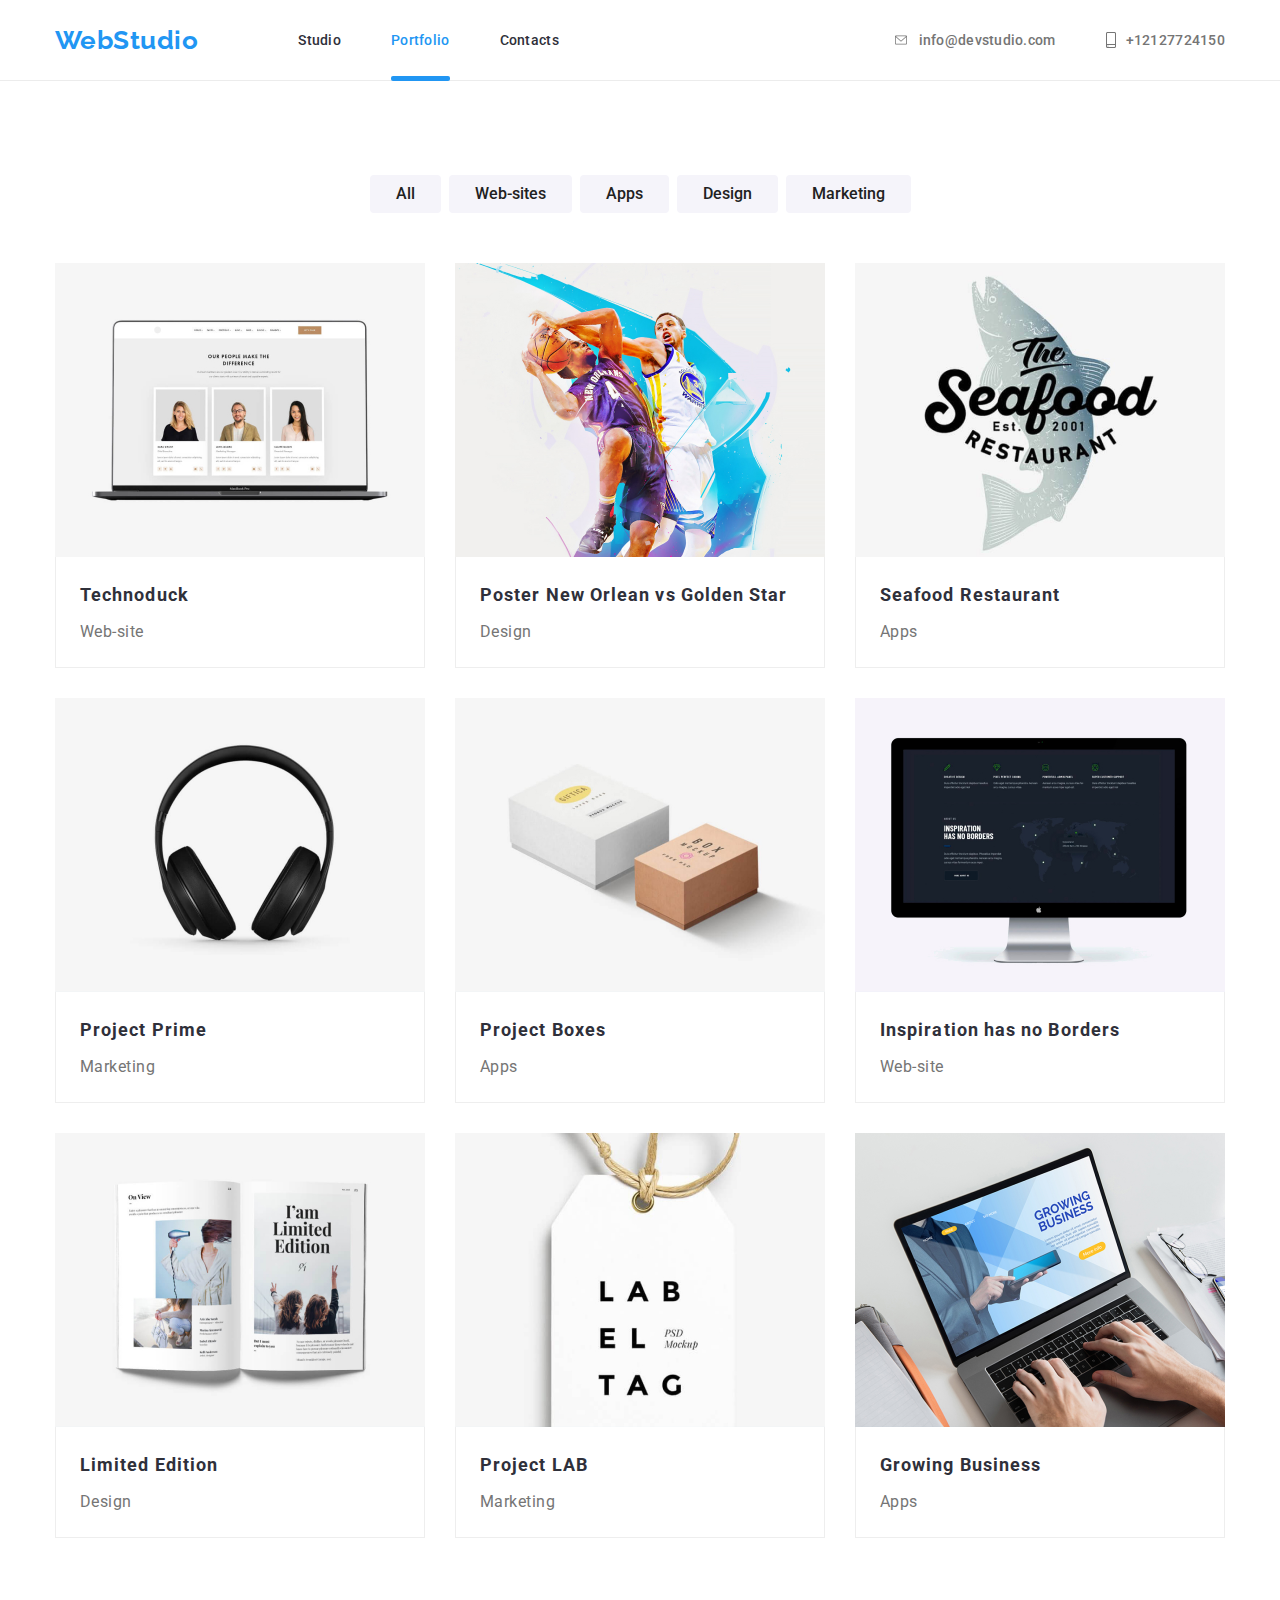
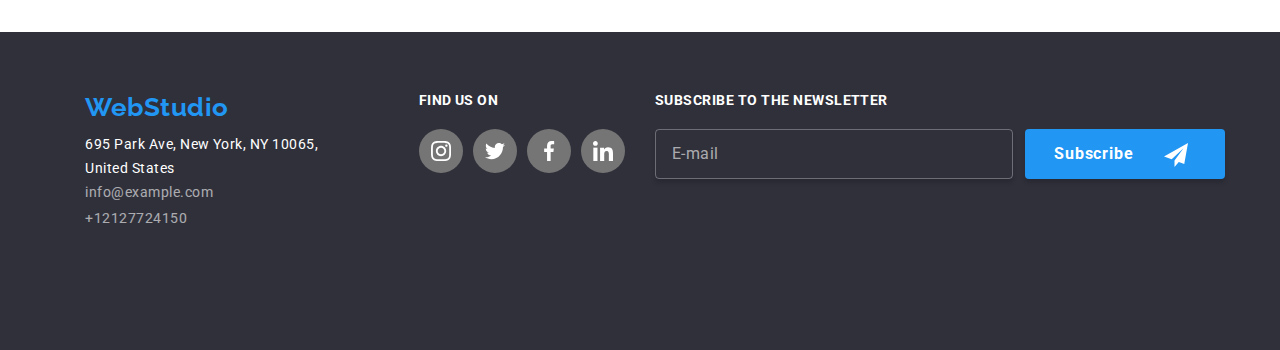
==== commit a431f436: "in-progress-11" ====
--- a/portfolio.html
+++ b/portfolio.html
@@ -17,7 +17,7 @@
 </head>
 
 <body>
-   <!--<header class="header__section">
+   <header class="header__section">
         <div class="container header__container">
             <a href="./index.html" class="header__logo">WebStudio</a>
             <nav class="navigation">
@@ -77,7 +77,7 @@
                     </li>
                     <li class="button-item">
                         <button type="button" class="portfolio-filter">Marketing</button>
-                    </li> -->
+                    </li>
                 </ul>
                 <ul class="portfolio-list ">
                     <li class="portfolio-item">
@@ -254,7 +254,7 @@
             </div>
         </section>
     </main>
-    <!--<footer class="footer__section">
+    <footer class="footer__section">
         <div class="footer__container">
             <div class="footer__container--left"><a class="footer__logo" href="./index.html">WebStudio</a>
     
@@ -309,7 +309,7 @@
                 </form>
             </div>
         </div>
-    </footer>-->
+    </footer>
     </body>
     
     </html>--- a/css/main.min.css
+++ b/css/main.min.css
@@ -1 +1 @@
-*::after,::before{box-sizing:inherit}h1,h2,h3,h4,h5,h6,p{margin-top:0;margin-bottom:0}body{font-family:"Roboto",sans-serif;font-weight:500;letter-spacing:.03em;color:#2f303a;margin:0}ul{list-style:none;padding-left:0;margin-top:0;margin-bottom:0}a{text-decoration:none}img{display:block;max-width:100%;height:auto}.container{width:100%;padding-left:15px;padding-right:15px;margin:0 auto}@media screen and (min-width: 480px){.container{width:480px}}@media screen and (min-width: 768px){.container{width:768px}}@media(min-width: 1200px){.container{width:1200px}}.section__title{font-weight:700;text-align:center;color:#2f303a}@media screen and (max-width: 1199px){.section__title{font-size:28px;line-height:1.1717857143;padding-bottom:30px}}@media screen and (min-width: 1200px){.section__title{font-size:36px;line-height:1.1666666667;padding-bottom:50px}}.is-hidden{pointer-events:none;opacity:0%}.features__title--hide{position:absolute;width:1px;height:1px;margin:-1px;border:0;padding:0;white-space:nowrap;clip-path:inset(100%);clip:rect(0 0 0 0);overflow:hidden}.backdrop--hidden{pointer-events:none;opacity:0%}.backdrop{width:100%;height:100%;background-color:var(--backdrop);position:fixed;top:0;display:flex;align-items:center;transition-duration:250ms;transition-timing-function:cubic-bezier(0.4, 0, 0.2, 1)}.hero__button{font-weight:700;font-size:16px;line-height:1.875;text-align:center;letter-spacing:.06em;color:#fff;background-color:#2196f3;cursor:pointer;display:block;align-items:center;border-radius:4px;padding:10px 20px;border:none;box-shadow:0px 4px 4px rgba(0,0,0,.15);transition:var(--button-transition)}.hero__button:hover,.hero__button:focus{background-color:#00008b;transition:background-color 250ms cubic-bezier(0.4, 0, 0.2, 1)}.subscription__button{width:200px;height:50px;font-weight:700;font-size:16px;line-height:1.875;letter-spacing:.06em;color:var(--secondary-title-color);background-color:var(--link-color);cursor:pointer;display:flex;align-items:center;justify-content:center;padding:10px 20px;border-radius:4px;padding:10px 20px;border:none;box-shadow:0px 4px 4px rgba(0,0,0,.15);transition:var(--button-transition)}.subscription__button:hover,.subscription__button:focus{background-color:#00008b;transition:background-color 250ms cubic-bezier(0.4, 0, 0.2, 1)}.button-list{display:flex;justify-content:center;align-items:center;margin-bottom:50px}.button-item:not(:last-child){margin-right:8px}.portfolio-filter{font-family:"Roboto",sans-serif;color:#212121;cursor:pointer;border:none;font-weight:500;font-size:16px;line-height:1.625;display:block;border-radius:4px;padding:6px 26px;background-color:#f5f4fa}.portfolio-filter:hover,.portfolio-filter:focus{color:#fff;background-color:#2196f3;transition:color 250ms cubic-bezier(0.4, 0, 0.2, 1),background-color 250ms cubic-bezier(0.4, 0, 0.2, 1);box-shadow:0px 4px 4px rgba(0,0,0,.1),0px 1px 2px rgba(0,0,0,.08),0px 2px 2px rgba(0,0,0,.12)}.modal__button--close{color:#000;background-color:rgba(0,0,0,0);float:right;width:30px;height:30px;font-weight:bold;border:1px solid;border-color:rgba(0,0,0,.1);border-radius:50%;margin-top:8px;margin-right:8px;display:flex;align-items:center;justify-content:center;transition:var(--button-transition)}.modal__button--close:hover,.modal__button--close:focus{color:#2196f3;text-decoration:none;cursor:pointer}.form__button--send{width:200px;height:50px;font-weight:700;font-size:16px;line-height:1.875;letter-spacing:.06em;color:var(--secondary-title-color);background-color:var(--link-color);display:block;align-items:center;cursor:pointer;margin:0 auto;border-radius:4px;padding:10px 80px;border:none;box-shadow:0px 4px 4px rgba(0,0,0,.15);transition:background-color 250ms cubic-bezier(0.4, 0, 0.2, 1)}.form__button--send:hover,.form__button--send:focus{background-color:#00008b;transition:background-color 250ms cubic-bezier(0.4, 0, 0.2, 1);box-shadow:0px 4px 4px rgba(0,0,0,.15)}.header__logo{color:#2196f3;text-decoration:none;font-family:"Raleway",sans-serif;font-weight:700;margin-right:100px}@media screen and (max-width: 1199px){.header__logo{font-size:24px;line-height:1.1741666667}}@media screen and (min-width: 1200px){.header__logo{font-size:26px;line-height:1.1923076923}}.footer__logo{color:#2196f3;text-decoration:none;font-family:"Raleway",sans-serif;font-weight:700;font-size:26px;line-height:1.1923076923;margin-bottom:9px;display:block}@media screen and (max-width: 767px){.navigation__list{display:none}.contact__list{display:none}.open-btn{margin-left:auto;border:none;background-color:rgba(0,0,0,0)}.open-btn:hover,.open-btn:focus{color:#2196f3}}@media screen and (min-width: 768px){.open-btn{display:none}}.menu-container{position:fixed;top:0;left:0;width:100vw;height:100vh;padding:32px;background-color:#fff;z-index:999;transform:translateX(100%);transition:transform 250ms ease-in-out}@media(max-width: 479px){.menu-container{width:auto;height:auto}}.menu-container.is-open{transform:translateX(0)}.js-close-menu{color:#212121;background-color:rgba(0,0,0,0);float:right;width:18.67px;height:18.67px;font-weight:bold;border:none}.link{font-family:"Roboto",sans-serif;font-weight:500;font-size:40px;color:#212121;text-decoration:none;line-height:1.172;margin-bottom:32px}.link:hover,.link:focus{color:#2196f3}.mobile-menu__contacts{margin-top:274px}.contacts__item{margin-bottom:32px}.contacts__phone{font-family:"Roboto",sans-serif;font-weight:500;font-size:34px;color:#2196f3;text-decoration:none;line-height:1.1717647059}.contacts__email{font-family:"Roboto",sans-serif;font-weight:500;font-size:24px;color:#757575;text-decoration:none;line-height:1.1720833333}.mobile-menu__social{display:flex}.social__item:not(:last-child){margin-right:5px;border-right:rgba(33,33,33,.2)}.social__item{margin-bottom:48px}.social__link{color:#2196f3;font-family:"Roboto",sans-serif;font-weight:500;font-size:18px;line-height:1.2222222222}.vertical-line{display:inline-block;border-left:1px solid rgba(33,33,33,.2);margin:0 5px;height:20px}.hero__section{background-color:#2f303a;background-image:linear-gradient(rgba(47, 48, 58, 0.4), rgba(47, 48, 58, 0.4)),url("../images/img17hero.jpg");padding-top:200px;padding-bottom:200px;align-items:center;background-position:center;background-repeat:no-repeat;background-size:cover}.hero__container{align-items:center;display:flex;flex-direction:column}.hero__title{font-weight:900;font-size:26px;line-height:1.62;text-align:center;letter-spacing:.06em;color:#fff;margin-bottom:30px}@media screen and (min-width: 480px){.hero__title{padding-right:15px;padding-left:15px}}@media screen and (min-width: 1200px){.hero__title{font-size:44px;line-height:1.3636363636}}.hero__button{font-weight:700;font-size:16px;line-height:1.875;text-align:center;letter-spacing:.06em;color:#fff;background-color:#2196f3;cursor:pointer;display:block;align-items:center;border-radius:4px;padding:10px 20px;border:none;box-shadow:0px 4px 4px rgba(0,0,0,.15);transition:var(--button-transition)}.hero__button:hover,.hero__button:focus{background-color:#00008b;transition:background-color 250ms cubic-bezier(0.4, 0, 0.2, 1)}.modal{margin-left:auto;margin-right:auto;background-color:#fff;border-radius:4px;position:absolute;top:50%;left:50%;transform:translate(-50%, -50%)}@media screen and (min-width: 320px)and (max-width: 479px){.modal{width:315px}}@media screen and (min-width: 480px)and (max-width: 1199px){.modal{height:609px;width:450px}}@media screen and (min-width: 1200px){.modal{height:581px;width:528px}}.modal__button--close{color:#000;background-color:rgba(0,0,0,0);float:right;width:30px;height:30px;font-weight:bold;border:1px solid;border-color:rgba(0,0,0,.1);border-radius:50%;margin-top:8px;margin-right:8px;display:flex;align-items:center;justify-content:center;transition:rgba(0,0,0,.2) 250ms cubic-bezier(0.4, 0, 0.2, 1)}.modal__button--close:hover,.modal__button--close:focus{color:#2196f3;text-decoration:none;cursor:pointer}.modal__icon{fill:currentColor}.is-hidden{pointer-events:none;opacity:0%}.backdrop{width:100%;height:100%;background-color:rgba(0,0,0,.2);position:fixed;top:0;display:flex;align-items:center;transition-duration:250ms;transition-timing-function:cubic-bezier(0.4, 0, 0.2, 1)}.form__title{font-family:"Roboto",sans-serif;font-weight:700;font-size:20px;line-height:1.172;text-align:center;margin-bottom:12px}@media screen and (min-width: 320px)and (max-width: 479px){.form__title{font-size:15px}}.form{padding:40px}.field__wrapper{margin-bottom:10px}.form__label{display:block;font-weight:400;font-size:12px;line-height:1.1666666667;letter-spacing:.01em;color:#757575;margin-bottom:5px}.input__wrapper{display:block;position:relative}.input{font-weight:400;font-size:12px;line-height:1.1666666667;letter-spacing:.01em;color:rgba 117,117,117,.5;width:100%;height:40px;border:1px solid rgba(33,33,33,.2);border-radius:4px;cursor:pointer;padding:12px 16px 12px 42px;transition:border-color 250ms cubic-bezier(0.4, 0, 0.2, 1)}.input:focus{border-color:#2196f3;color:#2196f3;outline:none}.input__icon{position:absolute;left:15px;top:50%;transform:translateY(-50%);transition:fill 250ms cubic-bezier(0.4, 0, 0.2, 1)}.input:focus~.input__icon{fill:#2196f3}textarea{resize:none;padding:12px 16px;width:100%;border:1px solid rgba(33,33,33,.2);border-radius:4px;cursor:pointer}textarea:focus{border-color:#2196f3;color:#2196f3;outline:none}.checkbox__label{display:flex;cursor:pointer}.modal__checkbox{color:#fff;width:15px;height:15px;border:1px solid #212121;border-radius:2px;margin-right:8px;margin-top:5px;display:flex;align-items:center;justify-content:center}.checkbox{position:absolute;width:1px;height:1px;margin:-1px;border:0;padding:0;white-space:nowrap;clip-path:inset(100%);clip:rect(0 0 0 0);overflow:hidden}.checkbox:checked+.checkbox__label>.modal__checkbox{background-color:#2196f3;border:none}.form__button--send{width:200px;height:50px;font-weight:700;font-size:16px;line-height:1.875;letter-spacing:.06em;color:#fff;background-color:#2196f3;display:block;align-items:center;cursor:pointer;margin:0 auto;border-radius:4px;padding:10px 80px;border:none;box-shadow:0px 4px 4px rgba(0,0,0,.15);transition:background-color 250ms cubic-bezier(0.4, 0, 0.2, 1)}.form__button--send:hover,.form__button--send:focus{background-color:#00008b;transition:background-color 250ms cubic-bezier(0.4, 0, 0.2, 1);box-shadow:0px 4px 4px rgba(0,0,0,.15)}.do{padding-top:0;padding-bottom:94px}@media(max-width: 1199px){.do{display:none}}.section__title{font-weight:700;font-size:36px;line-height:1.1666666667;text-align:center;color:#2f303a;padding-bottom:50px}.do__list{display:flex}.do__item:not(:last-child){margin-right:30px}.do__item{position:relative}.do__text{color:#fff;font-family:"Roboto",sans-serif;font-weight:700;font-size:14px;line-height:1.1721428571}.features__title--hide{position:absolute;width:1px;height:1px;margin:-1px;border:0;padding:0;white-space:nowrap;clip-path:inset(100%);clip:rect(0 0 0 0);overflow:hidden}@media screen and (max-width: 1199px){.features__section{padding-top:60px;padding-bottom:60px}}@media screen and (min-width: 1200px){.features__section{padding-top:94px;padding-bottom:94px}}@media screen and (min-width: 768px){.features__list{display:flex;flex-wrap:wrap}}.features__item{margin-bottom:30px}.features__item:nth-child(4n){margin-bottom:0}@media screen and (min-width: 768px){.features__item{width:354px}.features__item:nth-child(odd){margin-right:30px}.features__item:nth-child(3n){margin-bottom:0}}@media screen and (min-width: 1200px){.features__item{width:270px;margin-right:30px;margin-bottom:0}.features__item:nth-child(4n){margin-right:0}}.icon__moderation{display:flex;justify-content:center;padding:25px 0px;background-color:#f5f4fa;margin-bottom:30px;border-radius:4px}.features__subtitle{font-weight:700;font-size:14px;line-height:1.1428571429;text-transform:uppercase;color:#2f303a;padding-bottom:10px}@media screen and (max-width: 767px){.features__subtitle{text-align:center}}.features__text{font-weight:400;font-size:14px;line-height:1.7142857143;color:#757575}.team{background-color:#f5f4fa}@media screen and (max-width: 1199px){.team{padding-top:60px;padding-bottom:60px}}@media screen and (min-width: 1200px){.team{padding-top:94px;padding-bottom:94px}}@media screen and (min-width: 768px){.team__list{display:flex;flex-wrap:wrap}}.team__item{box-shadow:0px 1px 3px rgba(0,0,0,.12),0px 1px 1px rgba(0,0,0,.14),0px 2px 1px rgba(0,0,0,.2);border-radius:0px 0px 4px 4px;margin-bottom:30px}.team__item:nth-child(4n){margin-bottom:0}@media screen and (min-width: 768px){.team__item{width:354px}.team__item:nth-child(odd){margin-right:30px}.team__item:nth-child(3n){margin-bottom:0}}@media screen and (min-width: 1200px){.team__item{width:270px;margin-right:30px;margin-bottom:0}.team__item:nth-child(4n){margin-right:0}}.team__description{background-color:#fff;padding-top:30px}.team__subtitle{font-size:16px;line-height:1.1875;text-align:center;color:#2f303a;margin-bottom:10px}.team__text{font-weight:400;font-size:16px;line-height:1.1875;text-align:center;color:#757575;margin-bottom:16px}.socials__list{list-style:none;display:flex;justify-content:center}@media screen and (max-width: 1199px){.socials__item{padding-bottom:24px}}@media screen and (min-width: 1200px){.socials__item{padding-bottom:30px}}.socials__item:not(:last-child){margin-right:10px}.socials__link{width:44px;height:44px;background-color:#fff;color:#afb1b8;display:flex;align-items:center;justify-content:center;border-radius:50%}.socials__link:hover,.socials__link:focus{color:#fff;background-color:#2196f3;transition:color 250ms cubic-bezier(0.4, 0, 0.2, 1),background-color 250ms cubic-bezier(0.4, 0, 0.2, 1)}.socials__icon{fill:currentColor}@media screen and (max-width: 1199px){.customers{padding-top:60px;padding-bottom:60px}}@media screen and (min-width: 1200px){.customers{padding-top:94px;padding-bottom:94px}}.customers__list{display:flex;flex-wrap:wrap}@media screen and (max-width: 480px){.customers__list{width:auto;justify-content:space-between}}.customers__item{margin-right:30px;margin-bottom:30px}@media screen and (min-width: 480px)and (max-width: 767px){.customers__item{width:210px}.customers__item:nth-child(2n){margin-right:0px}}@media screen and (min-width: 768px)and (max-width: 1199px){.customers__item{width:226px}.customers__item:nth-child(3n){margin-right:0px}}@media screen and (min-width: 1200px){.customers__item{width:170px;margin-right:30px;margin-bottom:0}.customers__item:nth-child(6n){margin-right:0}}.customer__link{color:#afb1b8;display:flex;justify-content:center;align-items:center;height:92px;border:1px solid #afb1b8;border-radius:4px}.customer__link:hover,.customer__link:focus{color:#2196f3;transition:color 250ms cubic-bezier(0.4, 0, 0.2, 1)}.customer__icon{fill:currentColor}.footer__section{background-color:#2f303a;padding:60px 0}.footer__container{width:100%;padding-left:15px;padding-right:15px;margin:0 auto;display:flex;justify-content:space-around;flex-wrap:wrap}@media screen and (max-width: 480px){.footer__container{width:auto;justify-content:center}}@media screen and (min-width: 480px)and (max-width: 767px){.footer__container{width:480px;flex-direction:column;justify-content:center}}@media screen and (min-width: 768px)and (max-width: 1199px){.footer__container{width:768px;text-align:center}}@media(min-width: 1200px){.footer__container{width:1200px;text-align:left;justify-content:center}}.footer__container--left{display:block;margin-bottom:60px}@media screen and (min-width: 480px){.footer__container--left{margin-left:auto;margin-right:auto}}@media(min-width: 1200px){.footer__container--left{margin-right:70px}}.footer__container--middle{display:flex;align-items:flex-start;flex-direction:column;margin-left:auto;margin-right:auto}.footer__logo{color:#2196f3;text-decoration:none;font-family:"Raleway",sans-serif;font-weight:700;margin-bottom:9px;display:block}@media screen and (max-width: 1199px){.footer__logo{font-size:24px;line-height:1.1741666667}}@media screen and (min-width: 1200px){.footer__logo{font-size:26px;line-height:1.1923076923}}.footer__addres{font-style:normal}.footer__addres--location{font-weight:400;font-size:14px;line-height:1.7142857143;color:#fff;margin-bottom:2px}.footer__item:not(:last-child){margin-bottom:2px}.footer__contacts{font-weight:400;font-size:14px;line-height:1.7142857143;color:#fff;opacity:.6}.media__title{color:#fff;font-weight:700;font-size:14px;line-height:1.1721428571;margin-bottom:20px}.media__list{display:flex;justify-content:center}.media__link{width:44px;height:44px;color:#fff;background-color:#757575;display:flex;align-items:center;justify-content:center;border-radius:50%;transition:color 250ms cubic-bezier(0.4, 0, 0.2, 1),background-color 250ms cubic-bezier(0.4, 0, 0.2, 1)}.media__link:hover,.media__link:focus{color:#fff;background-color:#2196f3}.media__icon{fill:currentColor}.media__item:not(:last-child){margin-right:10px}@media(max-width: 480px){.footer__container--right{align-items:center}}.footer__form{display:flex}@media screen and (max-width: 1199px){.footer__form{flex-direction:column;align-items:center}}.subscription__title{color:#fff;font-weight:700;font-size:14px;line-height:1.1721428571;margin-bottom:20px}@media screen and (max-width: 767px){.subscription__title{margin-top:60px;text-align:center}}.subscription__input{width:358px;height:50px;border:1px solid rgba(255,255,255,.3);box-shadow:0px 4px 4px rgba(0,0,0,.15);border-radius:4px;padding:15px 16px;margin-right:12px;background-color:rgba(0,0,0,0);transition:color 250ms cubic-bezier(0.4, 0, 0.2, 1)}@media(max-width: 479px){.subscription__input{margin:auto}}.subscription__input::placeholder{font-weight:400;font-size:16px;line-height:1.25;letter-spacing:.03em;color:rgba(255,255,255,.6)}.subscription__input:hover,.subscription__input:focus{outline:none;color:#fff;background-color:rgba(0,0,0,0)}.subscription__button{width:200px;height:50px;font-weight:700;font-size:16px;line-height:1.875;letter-spacing:.06em;color:#fff;background-color:#2196f3;cursor:pointer;display:flex;align-items:center;justify-content:center;border-radius:4px;padding:10px 20px;border:none;box-shadow:0px 4px 4px rgba(0,0,0,.15);transition:rgba(0,0,0,.2) 250ms cubic-bezier(0.4, 0, 0.2, 1)}.subscription__button:hover,.subscription__button:focus{background-color:#00008b}@media screen and (max-width: 1199px){.subscription__button{margin-top:20px}}.subscription__icon{margin-left:30px;margin-top:13px;margin-right:8px;fill:currentColor}@media screen and (max-width: 1199px){.portfolio-section{padding-top:60px;padding-bottom:60px}}@media screen and (min-width: 1200px){.portfolio-section{padding-top:94px;padding-bottom:94px}}.button-list{display:flex;justify-content:center;align-items:center}@media screen and (max-width: 767px){.button-list{margin-bottom:40px}}@media screen and (min-width: 768px)and (max-width: 1199px){.button-list{margin-bottom:30px}}@media screen and (min-width: 1200px){.button-list{margin-bottom:50px}}@media screen and (max-width: 767px){.button-item{margin-right:8px}.button-item:nth-child(4n){margin-left:15px}}@media screen and (min-width: 768px){.button-item .button-item:not(:last-child){margin-right:8px}}.portfolio-filter{font-family:"Roboto",sans-serif;color:#212121;cursor:pointer;border:none;font-weight:500;font-size:16px;line-height:1.625;display:block;border-radius:4px;padding:6px 26px;background-color:#f5f4fa}.portfolio-filter:hover,.portfolio-filter:focus{color:#fff;background-color:#2196f3;transition:color 250ms cubic-bezier(0.4, 0, 0.2, 1),background-color 250ms cubic-bezier(0.4, 0, 0.2, 1);box-shadow:0px 4px 4px rgba(0,0,0,.1),0px 1px 2px rgba(0,0,0,.08),0px 2px 2px rgba(0,0,0,.12)}.portfolio-list{display:flex;flex-wrap:wrap}@media screen and (min-width: 320px)and (max-width: 479px){.portfolio-list{width:310px;margin-right:5px;margin-left:5px}}@media screen and (min-width: 480px)and (max-width: 767px){.portfolio-list{width:450px;margin-left:15px;margin-right:15px}}@media screen and (min-width: 1200px){.portfolio-list{margin-top:-30px;margin-left:-30px}}.portfolio-item{margin-top:30px;cursor:pointer}@media screen and (min-width: 768px)and (max-width: 1199px){.portfolio-item{width:354px}.portfolio-item:nth-child(odd){margin-right:30px}.portfolio-item:nth-child(3n){margin-bottom:0}}@media screen and (min-width: 1200px){.portfolio-item{flex-basis:calc(33.3333333333% - 30px);margin-left:30px}}.portfolio-image{display:block;max-width:100%;height:auto}.portfolio-item:hover .overlay-text,.portfolio-item:focus .overlay-text{transform:translateY(0);box-shadow:0px 4px 4px rgba(0,0,0,.1),0px 1px 2px rgba(0,0,0,.08),0px 2px 2px rgba(0,0,0,.12)}.overlay{position:relative;overflow:hidden}.overlay-text{font-family:"Roboto",sans-serif;color:#fff;font-weight:400;font-size:18px;line-height:1.5555555556;position:absolute;display:block;padding:63px 24px;background-color:rgba(33,150,243,.9);top:0;left:0;width:100%;height:100%;transform:translateY(100%);transition:transform;transition-duration:250ms;transition-timing-function:cubic-bezier(0.4, 0, 0.2, 1)}.card-content{padding:20px 24px;border-left:1px solid #eee;border-right:1px solid #eee;border-bottom:1px solid #eee}.portfolio-title{font-weight:700;font-size:18px;line-height:2;letter-spacing:.06em;color:#2f303a}.portfolio-text{font-weight:400;font-size:16px;line-height:1.88;color:#757575;margin-top:4px}.header__section{border-bottom:1px solid #ececec}.header__container{width:100%;padding-left:15px;padding-right:15px;display:flex;align-items:center}@media screen and (max-width: 480px){.header__container{width:auto;height:60px}}@media screen and (min-width: 480px){.header__container{width:480px;height:60px;justify-content:space-between}}@media screen and (min-width: 768px){.header__container{width:768px;height:80px}}@media(min-width: 1200px){.header__container{width:1200px;height:80px}}.navigation__list{display:flex;align-items:center}@media screen and (max-width: 767px){.navigation__list{display:none}}.navigation__item:not(:last-child){margin-right:50px}.navigation__link{color:#2f303a;font-size:14px;letter-spacing:.02em;line-height:1.1428571429;position:relative;display:block;padding-top:32px;padding-bottom:32px;transition:color 250ms cubic-bezier(0.4, 0, 0.2, 1)}.navigation__link:hover,.navigation__link:focus{color:#2196f3}.contact__list{display:flex;align-items:center;margin-left:auto}@media screen and (max-width: 767px){.contact__list{display:none}}@media screen and (min-width: 768px)and (max-width: 1199px){.contact__list{flex-direction:column;align-items:flex-start}}@media screen and (min-width: 1200px){.contact__item:not(:last-child){margin-right:50px}}@media screen and (min-width: 768px)and (max-width: 1199px){.contact__phone{padding-top:10px}}.navigation__link--current{color:#2196f3}.navigation__link--current::after{content:"";position:absolute;left:0;bottom:-1px;display:block;width:100%;height:5px;border-radius:2px;background-color:#2196f3;transform:scaleX(1)}.contact__link{color:#757575;font-weight:500;font-size:14px;line-height:1.1428571429;letter-spacing:.02em;display:flex;align-items:center;padding-top:32px;padding-bottom:32px}.contact__link:hover,.contact__link:focus{color:#2196f3;font-weight:500;transition:color 250ms cubic-bezier(0.4, 0, 0.2, 1)}@media screen and (min-width: 768px)and (max-width: 1199px){.contact__link{padding:5px 0}}.contact__icon{margin-right:10px;fill:currentColor}/*# sourceMappingURL=main.min.css.map */+*::after,::before{box-sizing:inherit}h1,h2,h3,h4,h5,h6,p{margin-top:0;margin-bottom:0}body{font-family:"Roboto",sans-serif;font-weight:500;letter-spacing:.03em;color:#2f303a;margin:0}ul{list-style:none;padding-left:0;margin-top:0;margin-bottom:0}a{text-decoration:none}img{display:block;max-width:100%;height:auto}.container{width:100%;padding-left:15px;padding-right:15px;margin:0 auto}@media screen and (min-width: 480px){.container{width:480px}}@media screen and (min-width: 768px){.container{width:768px}}@media(min-width: 1200px){.container{width:1200px}}.section__title{font-weight:700;text-align:center;color:#2f303a}@media screen and (max-width: 1199px){.section__title{font-size:28px;line-height:1.1717857143;padding-bottom:30px}}@media screen and (min-width: 1200px){.section__title{font-size:36px;line-height:1.1666666667;padding-bottom:50px}}.is-hidden{pointer-events:none;opacity:0%}.features__title--hide{position:absolute;width:1px;height:1px;margin:-1px;border:0;padding:0;white-space:nowrap;clip-path:inset(100%);clip:rect(0 0 0 0);overflow:hidden}.backdrop--hidden{pointer-events:none;opacity:0%}.backdrop{width:100%;height:100%;background-color:var(--backdrop);position:fixed;top:0;display:flex;align-items:center;transition-duration:250ms;transition-timing-function:cubic-bezier(0.4, 0, 0.2, 1)}.hero__button{font-weight:700;font-size:16px;line-height:1.875;text-align:center;letter-spacing:.06em;color:#fff;background-color:#2196f3;cursor:pointer;display:block;align-items:center;border-radius:4px;padding:10px 20px;border:none;box-shadow:0px 4px 4px rgba(0,0,0,.15);transition:var(--button-transition)}.hero__button:hover,.hero__button:focus{background-color:#00008b;transition:background-color 250ms cubic-bezier(0.4, 0, 0.2, 1)}.subscription__button{width:200px;height:50px;font-weight:700;font-size:16px;line-height:1.875;letter-spacing:.06em;color:var(--secondary-title-color);background-color:var(--link-color);cursor:pointer;display:flex;align-items:center;justify-content:center;padding:10px 20px;border-radius:4px;padding:10px 20px;border:none;box-shadow:0px 4px 4px rgba(0,0,0,.15);transition:var(--button-transition)}.subscription__button:hover,.subscription__button:focus{background-color:#00008b;transition:background-color 250ms cubic-bezier(0.4, 0, 0.2, 1)}.button-list{display:flex;justify-content:center;align-items:center;margin-bottom:50px}.button-item:not(:last-child){margin-right:8px}.portfolio-filter{font-family:"Roboto",sans-serif;color:#212121;cursor:pointer;border:none;font-weight:500;font-size:16px;line-height:1.625;display:block;border-radius:4px;padding:6px 26px;background-color:#f5f4fa}.portfolio-filter:hover,.portfolio-filter:focus{color:#fff;background-color:#2196f3;transition:color 250ms cubic-bezier(0.4, 0, 0.2, 1),background-color 250ms cubic-bezier(0.4, 0, 0.2, 1);box-shadow:0px 4px 4px rgba(0,0,0,.1),0px 1px 2px rgba(0,0,0,.08),0px 2px 2px rgba(0,0,0,.12)}.modal__button--close{color:#000;background-color:rgba(0,0,0,0);float:right;width:30px;height:30px;font-weight:bold;border:1px solid;border-color:rgba(0,0,0,.1);border-radius:50%;margin-top:8px;margin-right:8px;display:flex;align-items:center;justify-content:center;transition:var(--button-transition)}.modal__button--close:hover,.modal__button--close:focus{color:#2196f3;text-decoration:none;cursor:pointer}.form__button--send{width:200px;height:50px;font-weight:700;font-size:16px;line-height:1.875;letter-spacing:.06em;color:var(--secondary-title-color);background-color:var(--link-color);display:block;align-items:center;cursor:pointer;margin:0 auto;border-radius:4px;padding:10px 80px;border:none;box-shadow:0px 4px 4px rgba(0,0,0,.15);transition:background-color 250ms cubic-bezier(0.4, 0, 0.2, 1)}.form__button--send:hover,.form__button--send:focus{background-color:#00008b;transition:background-color 250ms cubic-bezier(0.4, 0, 0.2, 1);box-shadow:0px 4px 4px rgba(0,0,0,.15)}.header__logo{color:#2196f3;text-decoration:none;font-family:"Raleway",sans-serif;font-weight:700;margin-right:100px}@media screen and (max-width: 1199px){.header__logo{font-size:24px;line-height:1.1741666667}}@media screen and (min-width: 1200px){.header__logo{font-size:26px;line-height:1.1923076923}}.footer__logo{color:#2196f3;text-decoration:none;font-family:"Raleway",sans-serif;font-weight:700;font-size:26px;line-height:1.1923076923;margin-bottom:9px;display:block}@media screen and (max-width: 767px){.navigation__list{display:none}.contact__list{display:none}.open-btn{margin-left:auto;border:none;background-color:rgba(0,0,0,0)}.open-btn:hover,.open-btn:focus{color:#2196f3}}@media screen and (min-width: 768px){.open-btn{display:none}}.menu-container{position:fixed;top:0;left:0;width:100vw;height:100vh;padding:32px;background-color:#fff;z-index:999;transform:translateX(100%);transition:transform 250ms ease-in-out}@media(max-width: 479px){.menu-container{width:auto;height:auto}}.menu-container.is-open{transform:translateX(0)}.js-close-menu{color:#212121;background-color:rgba(0,0,0,0);float:right;width:18.67px;height:18.67px;font-weight:bold;border:none}.link{font-family:"Roboto",sans-serif;font-weight:500;font-size:40px;color:#212121;text-decoration:none;line-height:1.172;margin-bottom:32px}.link:hover,.link:focus{color:#2196f3}.mobile-menu__contacts{margin-top:274px}.contacts__item{margin-bottom:32px}.contacts__phone{font-family:"Roboto",sans-serif;font-weight:500;font-size:34px;color:#2196f3;text-decoration:none;line-height:1.1717647059}.contacts__email{font-family:"Roboto",sans-serif;font-weight:500;font-size:24px;color:#757575;text-decoration:none;line-height:1.1720833333}.mobile-menu__social{display:flex}.social__item:not(:last-child){margin-right:5px;border-right:rgba(33,33,33,.2)}.social__item{margin-bottom:48px}.social__link{color:#2196f3;font-family:"Roboto",sans-serif;font-weight:500;font-size:18px;line-height:1.2222222222}.vertical-line{display:inline-block;border-left:1px solid rgba(33,33,33,.2);margin:0 5px;height:20px}.hero__section{background-color:#2f303a;background-image:linear-gradient(rgba(47, 48, 58, 0.4), rgba(47, 48, 58, 0.4)),url("../images/img17hero.jpg");padding-top:200px;padding-bottom:200px;align-items:center;background-position:center;background-repeat:no-repeat;background-size:cover}.hero__container{align-items:center;display:flex;flex-direction:column}.hero__title{font-weight:900;font-size:26px;line-height:1.62;text-align:center;letter-spacing:.06em;color:#fff;margin-bottom:30px}@media screen and (min-width: 480px){.hero__title{padding-right:15px;padding-left:15px}}@media screen and (min-width: 1200px){.hero__title{font-size:44px;line-height:1.3636363636}}.hero__button{font-weight:700;font-size:16px;line-height:1.875;text-align:center;letter-spacing:.06em;color:#fff;background-color:#2196f3;cursor:pointer;display:block;align-items:center;border-radius:4px;padding:10px 20px;border:none;box-shadow:0px 4px 4px rgba(0,0,0,.15);transition:var(--button-transition)}.hero__button:hover,.hero__button:focus{background-color:#00008b;transition:background-color 250ms cubic-bezier(0.4, 0, 0.2, 1)}.modal{margin-left:auto;margin-right:auto;background-color:#fff;border-radius:4px;position:absolute;top:50%;left:50%;transform:translate(-50%, -50%)}@media screen and (min-width: 320px)and (max-width: 479px){.modal{width:315px}}@media screen and (min-width: 480px)and (max-width: 1199px){.modal{height:609px;width:450px}}@media screen and (min-width: 1200px){.modal{height:581px;width:528px}}.modal__button--close{color:#000;background-color:rgba(0,0,0,0);float:right;width:30px;height:30px;font-weight:bold;border:1px solid;border-color:rgba(0,0,0,.1);border-radius:50%;margin-top:8px;margin-right:8px;display:flex;align-items:center;justify-content:center;transition:rgba(0,0,0,.2) 250ms cubic-bezier(0.4, 0, 0.2, 1)}.modal__button--close:hover,.modal__button--close:focus{color:#2196f3;text-decoration:none;cursor:pointer}.modal__icon{fill:currentColor}.is-hidden{pointer-events:none;opacity:0%}.backdrop{width:100%;height:100%;background-color:rgba(0,0,0,.2);position:fixed;top:0;display:flex;align-items:center;transition-duration:250ms;transition-timing-function:cubic-bezier(0.4, 0, 0.2, 1)}.form__title{font-family:"Roboto",sans-serif;font-weight:700;font-size:20px;line-height:1.172;text-align:center;margin-bottom:12px}@media screen and (min-width: 320px)and (max-width: 479px){.form__title{font-size:15px}}.form{padding:40px}.field__wrapper{margin-bottom:10px}.form__label{display:block;font-weight:400;font-size:12px;line-height:1.1666666667;letter-spacing:.01em;color:#757575;margin-bottom:5px}.input__wrapper{display:block;position:relative}.input{font-weight:400;font-size:12px;line-height:1.1666666667;letter-spacing:.01em;color:rgba 117,117,117,.5;width:100%;height:40px;border:1px solid rgba(33,33,33,.2);border-radius:4px;cursor:pointer;padding:12px 16px 12px 42px;transition:border-color 250ms cubic-bezier(0.4, 0, 0.2, 1)}.input:focus{border-color:#2196f3;color:#2196f3;outline:none}.input__icon{position:absolute;left:15px;top:50%;transform:translateY(-50%);transition:fill 250ms cubic-bezier(0.4, 0, 0.2, 1)}.input:focus~.input__icon{fill:#2196f3}textarea{resize:none;padding:12px 16px;width:100%;border:1px solid rgba(33,33,33,.2);border-radius:4px;cursor:pointer}textarea:focus{border-color:#2196f3;color:#2196f3;outline:none}.checkbox__label{display:flex;cursor:pointer}.modal__checkbox{color:#fff;width:15px;height:15px;border:1px solid #212121;border-radius:2px;margin-right:8px;margin-top:5px;display:flex;align-items:center;justify-content:center}.checkbox{position:absolute;width:1px;height:1px;margin:-1px;border:0;padding:0;white-space:nowrap;clip-path:inset(100%);clip:rect(0 0 0 0);overflow:hidden}.checkbox:checked+.checkbox__label>.modal__checkbox{background-color:#2196f3;border:none}.form__button--send{width:200px;height:50px;font-weight:700;font-size:16px;line-height:1.875;letter-spacing:.06em;color:#fff;background-color:#2196f3;display:block;align-items:center;cursor:pointer;margin:0 auto;border-radius:4px;padding:10px 80px;border:none;box-shadow:0px 4px 4px rgba(0,0,0,.15);transition:background-color 250ms cubic-bezier(0.4, 0, 0.2, 1)}.form__button--send:hover,.form__button--send:focus{background-color:#00008b;transition:background-color 250ms cubic-bezier(0.4, 0, 0.2, 1);box-shadow:0px 4px 4px rgba(0,0,0,.15)}.do{padding-top:0;padding-bottom:94px}@media(max-width: 1199px){.do{display:none}}.section__title{font-weight:700;font-size:36px;line-height:1.1666666667;text-align:center;color:#2f303a;padding-bottom:50px}.do__list{display:flex}.do__item:not(:last-child){margin-right:30px}.do__item{position:relative}.do__text{color:#fff;font-family:"Roboto",sans-serif;font-weight:700;font-size:14px;line-height:1.1721428571}.features__title--hide{position:absolute;width:1px;height:1px;margin:-1px;border:0;padding:0;white-space:nowrap;clip-path:inset(100%);clip:rect(0 0 0 0);overflow:hidden}@media screen and (max-width: 1199px){.features__section{padding-top:60px;padding-bottom:60px}}@media screen and (min-width: 1200px){.features__section{padding-top:94px;padding-bottom:94px}}@media screen and (min-width: 768px){.features__list{display:flex;flex-wrap:wrap}}.features__item{margin-bottom:30px}.features__item:nth-child(4n){margin-bottom:0}@media screen and (min-width: 768px){.features__item{width:354px}.features__item:nth-child(odd){margin-right:30px}.features__item:nth-child(3n){margin-bottom:0}}@media screen and (min-width: 1200px){.features__item{width:270px;margin-right:30px;margin-bottom:0}.features__item:nth-child(4n){margin-right:0}}.icon__moderation{display:flex;justify-content:center;padding:25px 0px;background-color:#f5f4fa;margin-bottom:30px;border-radius:4px}.features__subtitle{font-weight:700;font-size:14px;line-height:1.1428571429;text-transform:uppercase;color:#2f303a;padding-bottom:10px}@media screen and (max-width: 767px){.features__subtitle{text-align:center}}.features__text{font-weight:400;font-size:14px;line-height:1.7142857143;color:#757575}.team{background-color:#f5f4fa}@media screen and (max-width: 1199px){.team{padding-top:60px;padding-bottom:60px}}@media screen and (min-width: 1200px){.team{padding-top:94px;padding-bottom:94px}}@media screen and (min-width: 768px){.team__list{display:flex;flex-wrap:wrap}}.team__item{box-shadow:0px 1px 3px rgba(0,0,0,.12),0px 1px 1px rgba(0,0,0,.14),0px 2px 1px rgba(0,0,0,.2);border-radius:0px 0px 4px 4px;margin-bottom:30px}.team__item:nth-child(4n){margin-bottom:0}@media screen and (min-width: 768px){.team__item{width:354px}.team__item:nth-child(odd){margin-right:30px}.team__item:nth-child(3n){margin-bottom:0}}@media screen and (min-width: 1200px){.team__item{width:270px;margin-right:30px;margin-bottom:0}.team__item:nth-child(4n){margin-right:0}}.team__description{background-color:#fff;padding-top:30px}.team__subtitle{font-size:16px;line-height:1.1875;text-align:center;color:#2f303a;margin-bottom:10px}.team__text{font-weight:400;font-size:16px;line-height:1.1875;text-align:center;color:#757575;margin-bottom:16px}.socials__list{list-style:none;display:flex;justify-content:center}@media screen and (max-width: 1199px){.socials__item{padding-bottom:24px}}@media screen and (min-width: 1200px){.socials__item{padding-bottom:30px}}.socials__item:not(:last-child){margin-right:10px}.socials__link{width:44px;height:44px;background-color:#fff;color:#afb1b8;display:flex;align-items:center;justify-content:center;border-radius:50%}.socials__link:hover,.socials__link:focus{color:#fff;background-color:#2196f3;transition:color 250ms cubic-bezier(0.4, 0, 0.2, 1),background-color 250ms cubic-bezier(0.4, 0, 0.2, 1)}.socials__icon{fill:currentColor}@media screen and (max-width: 1199px){.customers{padding-top:60px;padding-bottom:60px}}@media screen and (min-width: 1200px){.customers{padding-top:94px;padding-bottom:94px}}.customers__list{display:flex;flex-wrap:wrap}@media screen and (max-width: 480px){.customers__list{width:auto;justify-content:space-between}}.customers__item{margin-right:30px;margin-bottom:30px}@media screen and (min-width: 480px)and (max-width: 767px){.customers__item{width:210px}.customers__item:nth-child(2n){margin-right:0px}}@media screen and (min-width: 768px)and (max-width: 1199px){.customers__item{width:226px}.customers__item:nth-child(3n){margin-right:0px}}@media screen and (min-width: 1200px){.customers__item{width:170px;margin-right:30px;margin-bottom:0}.customers__item:nth-child(6n){margin-right:0}}.customer__link{color:#afb1b8;display:flex;justify-content:center;align-items:center;height:92px;border:1px solid #afb1b8;border-radius:4px}.customer__link:hover,.customer__link:focus{color:#2196f3;transition:color 250ms cubic-bezier(0.4, 0, 0.2, 1)}.customer__icon{fill:currentColor}.footer__section{background-color:#2f303a;padding:60px 0}.footer__container{width:100%;padding-left:15px;padding-right:15px;margin:0 auto;display:flex;justify-content:space-around;flex-wrap:wrap}@media screen and (max-width: 480px){.footer__container{width:auto;justify-content:center}}@media screen and (min-width: 480px)and (max-width: 767px){.footer__container{width:480px;flex-direction:column;justify-content:center}}@media screen and (min-width: 768px)and (max-width: 1199px){.footer__container{width:768px;text-align:center}}@media(min-width: 1200px){.footer__container{width:1200px;text-align:left;justify-content:center}}.footer__container--left{display:block;margin-bottom:60px}@media screen and (min-width: 480px){.footer__container--left{margin-left:auto;margin-right:auto}}@media(min-width: 1200px){.footer__container--left{margin-right:70px}}.footer__container--middle{display:flex;align-items:flex-start;flex-direction:column;margin-left:auto;margin-right:auto}.footer__logo{color:#2196f3;text-decoration:none;font-family:"Raleway",sans-serif;font-weight:700;margin-bottom:9px;display:block}@media screen and (max-width: 1199px){.footer__logo{font-size:24px;line-height:1.1741666667}}@media screen and (min-width: 1200px){.footer__logo{font-size:26px;line-height:1.1923076923}}.footer__addres{font-style:normal}.footer__addres--location{font-weight:400;font-size:14px;line-height:1.7142857143;color:#fff;margin-bottom:2px}.footer__item:not(:last-child){margin-bottom:2px}.footer__contacts{font-weight:400;font-size:14px;line-height:1.7142857143;color:#fff;opacity:.6}.media__title{color:#fff;font-weight:700;font-size:14px;line-height:1.1721428571;margin-bottom:20px}.media__list{display:flex;justify-content:center}.media__link{width:44px;height:44px;color:#fff;background-color:#757575;display:flex;align-items:center;justify-content:center;border-radius:50%;transition:color 250ms cubic-bezier(0.4, 0, 0.2, 1),background-color 250ms cubic-bezier(0.4, 0, 0.2, 1)}.media__link:hover,.media__link:focus{color:#fff;background-color:#2196f3}.media__icon{fill:currentColor}.media__item:not(:last-child){margin-right:10px}@media(max-width: 480px){.footer__container--right{align-items:center}}.footer__form{display:flex}@media screen and (max-width: 1199px){.footer__form{flex-direction:column;align-items:center}}.subscription__title{color:#fff;font-weight:700;font-size:14px;line-height:1.1721428571;margin-bottom:20px}@media screen and (max-width: 767px){.subscription__title{margin-top:60px;text-align:center}}.subscription__input{width:358px;height:50px;border:1px solid rgba(255,255,255,.3);box-shadow:0px 4px 4px rgba(0,0,0,.15);border-radius:4px;padding:15px 16px;margin-right:12px;background-color:rgba(0,0,0,0);transition:color 250ms cubic-bezier(0.4, 0, 0.2, 1)}@media(max-width: 479px){.subscription__input{margin:auto}}.subscription__input::placeholder{font-weight:400;font-size:16px;line-height:1.25;letter-spacing:.03em;color:rgba(255,255,255,.6)}.subscription__input:hover,.subscription__input:focus{outline:none;color:#fff;background-color:rgba(0,0,0,0)}.subscription__button{width:200px;height:50px;font-weight:700;font-size:16px;line-height:1.875;letter-spacing:.06em;color:#fff;background-color:#2196f3;cursor:pointer;display:flex;align-items:center;justify-content:center;border-radius:4px;padding:10px 20px;border:none;box-shadow:0px 4px 4px rgba(0,0,0,.15);transition:rgba(0,0,0,.2) 250ms cubic-bezier(0.4, 0, 0.2, 1)}.subscription__button:hover,.subscription__button:focus{background-color:#00008b}@media screen and (max-width: 1199px){.subscription__button{margin-top:20px}}.subscription__icon{margin-left:30px;margin-top:13px;margin-right:8px;fill:currentColor}@media screen and (max-width: 1199px){.portfolio-section{padding-top:60px;padding-bottom:60px}}@media screen and (min-width: 1200px){.portfolio-section{padding-top:94px;padding-bottom:94px}}.button-list{display:flex;justify-content:center;align-items:center}@media screen and (max-width: 767px){.button-list{margin-bottom:40px}}@media screen and (min-width: 768px)and (max-width: 1199px){.button-list{margin-bottom:30px}}@media screen and (min-width: 1200px){.button-list{margin-bottom:50px}}@media screen and (max-width: 767px){.button-item{margin-right:8px}.button-item:nth-child(4n){margin-left:15px}}@media screen and (min-width: 768px){.button-item .button-item:not(:last-child){margin-right:8px}}.portfolio-filter{font-family:"Roboto",sans-serif;color:#212121;cursor:pointer;border:none;font-weight:500;font-size:16px;line-height:1.625;display:block;border-radius:4px;padding:6px 26px;background-color:#f5f4fa}.portfolio-filter:hover,.portfolio-filter:focus{color:#fff;background-color:#2196f3;transition:color 250ms cubic-bezier(0.4, 0, 0.2, 1),background-color 250ms cubic-bezier(0.4, 0, 0.2, 1);box-shadow:0px 4px 4px rgba(0,0,0,.1),0px 1px 2px rgba(0,0,0,.08),0px 2px 2px rgba(0,0,0,.12)}.portfolio-list{display:flex;flex-wrap:wrap}@media screen and (min-width: 320px)and (max-width: 767px){.portfolio-list{flex-direction:column;align-items:center;margin-left:15px;margin-right:15px}}@media screen and (min-width: 1200px){.portfolio-list{margin-top:-30px;margin-left:-30px}}.portfolio-item{margin-top:30px;cursor:pointer}@media screen and (min-width: 768px)and (max-width: 1199px){.portfolio-item{width:354px}.portfolio-item:nth-child(odd){margin-right:30px}}@media screen and (min-width: 1200px){.portfolio-item{flex-basis:calc(33.3333333333% - 30px);margin-left:30px}}.portfolio-image{display:block;max-width:100%;height:auto}.portfolio-item:hover .overlay-text,.portfolio-item:focus .overlay-text{transform:translateY(0);box-shadow:0px 4px 4px rgba(0,0,0,.1),0px 1px 2px rgba(0,0,0,.08),0px 2px 2px rgba(0,0,0,.12)}.overlay{position:relative;overflow:hidden}.overlay-text{font-family:"Roboto",sans-serif;color:#fff;font-weight:400;font-size:18px;line-height:1.5555555556;position:absolute;display:block;padding:63px 24px;background-color:rgba(33,150,243,.9);top:0;left:0;width:100%;height:100%;transform:translateY(100%);transition:transform;transition-duration:250ms;transition-timing-function:cubic-bezier(0.4, 0, 0.2, 1)}.card-content{padding:20px 24px;border-left:1px solid #eee;border-right:1px solid #eee;border-bottom:1px solid #eee}.portfolio-title{font-weight:700;font-size:18px;line-height:2;letter-spacing:.06em;color:#2f303a}.portfolio-text{font-weight:400;font-size:16px;line-height:1.88;color:#757575;margin-top:4px}.header__section{border-bottom:1px solid #ececec}.header__container{width:100%;padding-left:15px;padding-right:15px;display:flex;align-items:center}@media screen and (max-width: 480px){.header__container{width:auto;height:60px}}@media screen and (min-width: 480px){.header__container{width:480px;height:60px;justify-content:space-between}}@media screen and (min-width: 768px){.header__container{width:768px;height:80px}}@media(min-width: 1200px){.header__container{width:1200px;height:80px}}.navigation__list{display:flex;align-items:center}@media screen and (max-width: 767px){.navigation__list{display:none}}.navigation__item:not(:last-child){margin-right:50px}.navigation__link{color:#2f303a;font-size:14px;letter-spacing:.02em;line-height:1.1428571429;position:relative;display:block;padding-top:32px;padding-bottom:32px;transition:color 250ms cubic-bezier(0.4, 0, 0.2, 1)}.navigation__link:hover,.navigation__link:focus{color:#2196f3}.contact__list{display:flex;align-items:center;margin-left:auto}@media screen and (max-width: 767px){.contact__list{display:none}}@media screen and (min-width: 768px)and (max-width: 1199px){.contact__list{flex-direction:column;align-items:flex-start}}@media screen and (min-width: 1200px){.contact__item:not(:last-child){margin-right:50px}}@media screen and (min-width: 768px)and (max-width: 1199px){.contact__phone{padding-top:10px}}.navigation__link--current{color:#2196f3}.navigation__link--current::after{content:"";position:absolute;left:0;bottom:-1px;display:block;width:100%;height:5px;border-radius:2px;background-color:#2196f3;transform:scaleX(1)}.contact__link{color:#757575;font-weight:500;font-size:14px;line-height:1.1428571429;letter-spacing:.02em;display:flex;align-items:center;padding-top:32px;padding-bottom:32px}.contact__link:hover,.contact__link:focus{color:#2196f3;font-weight:500;transition:color 250ms cubic-bezier(0.4, 0, 0.2, 1)}@media screen and (min-width: 768px)and (max-width: 1199px){.contact__link{padding:5px 0}}.contact__icon{margin-right:10px;fill:currentColor}/*# sourceMappingURL=main.min.css.map */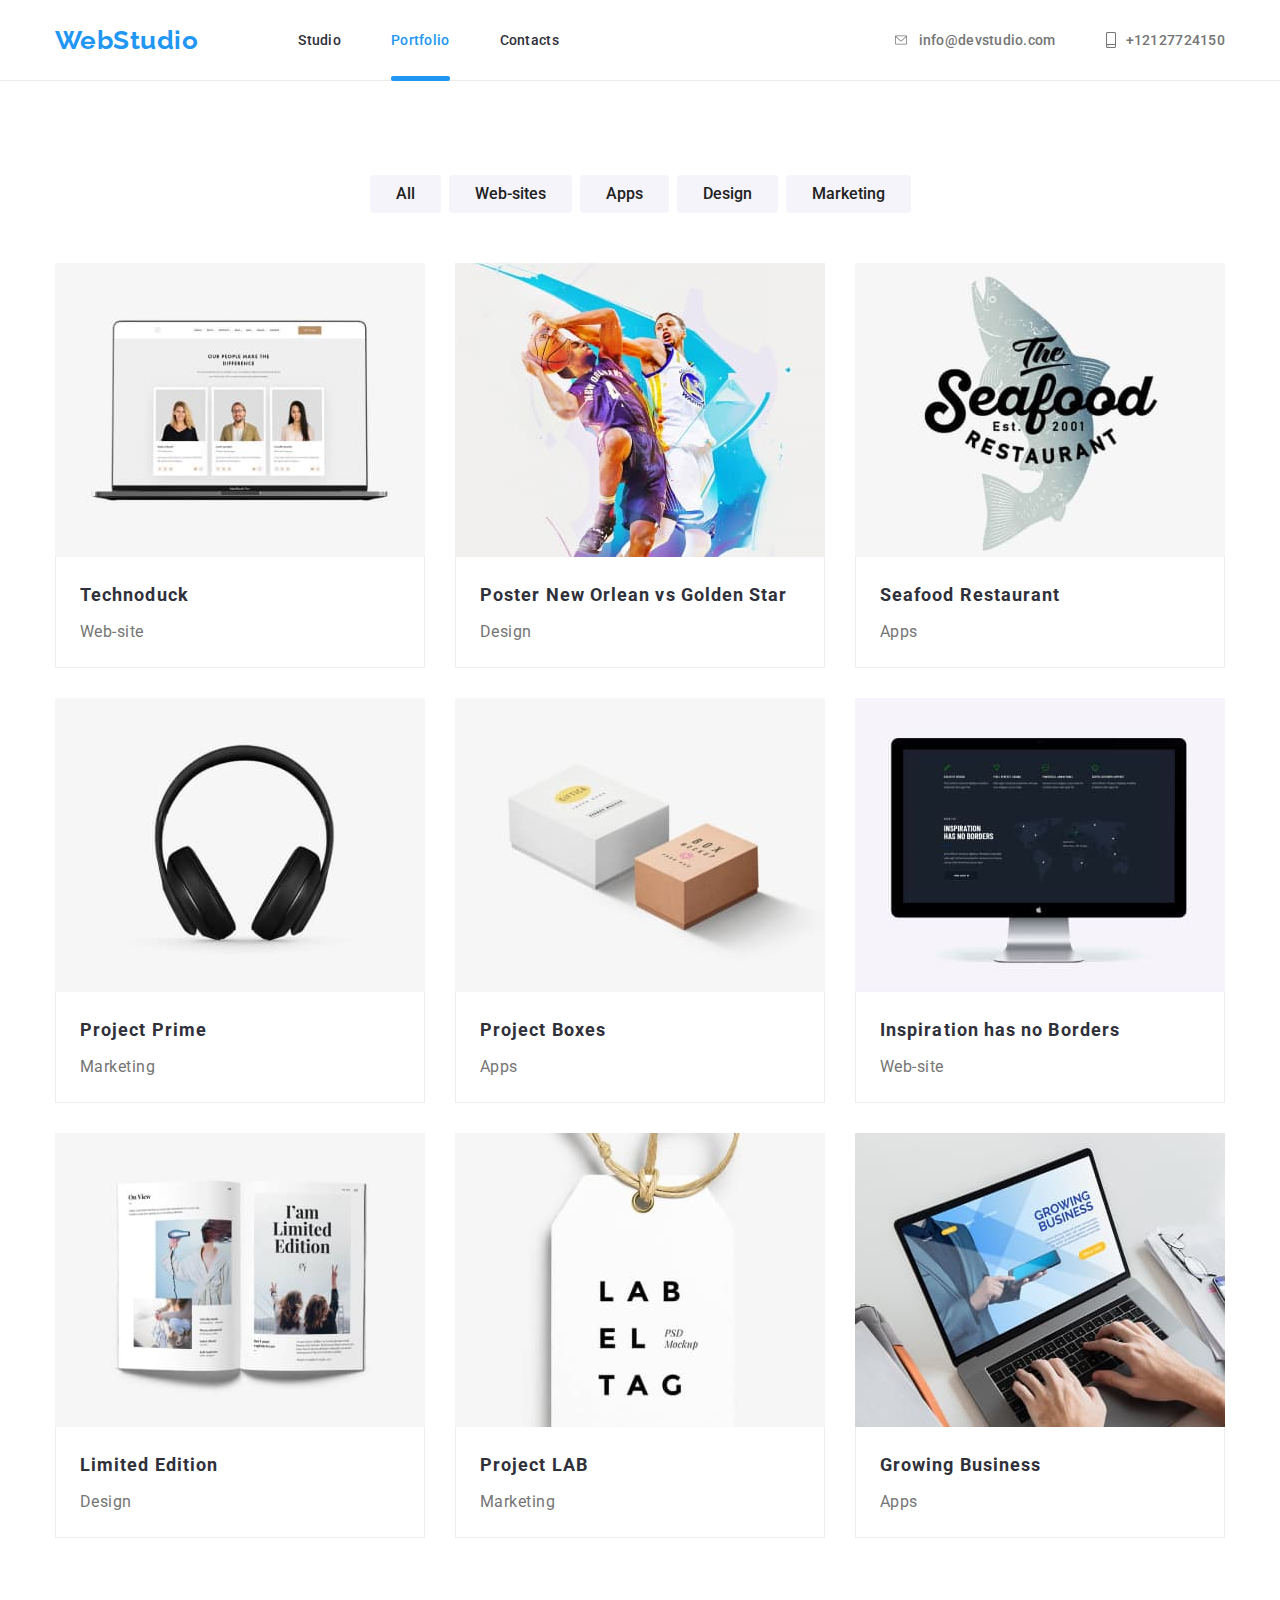
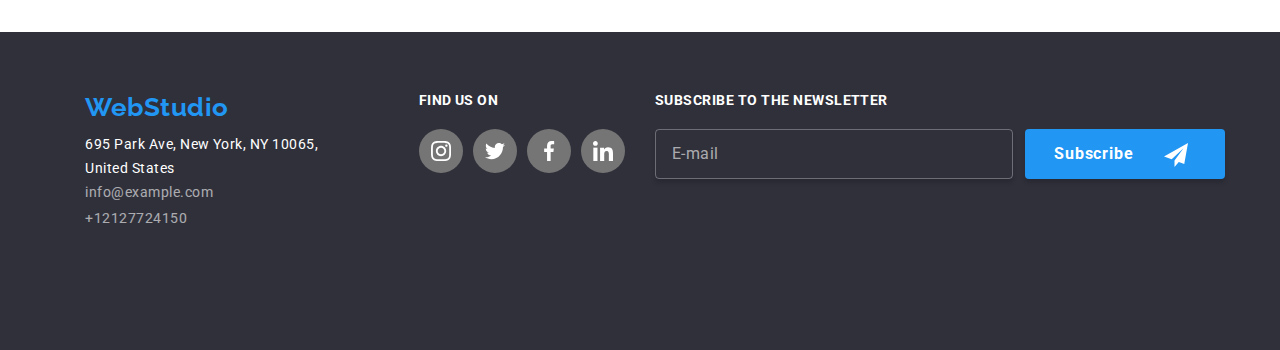
==== commit 9ea4c1f0: "in-progress-13" ====
--- a/portfolio.html
+++ b/portfolio.html
@@ -82,10 +82,17 @@
                 <ul class="portfolio-list ">
                     <li class="portfolio-item">
                     <div class="overlay">
-                        <picture class="portfolio-image" >
-                            <source srcset="./images/img8portfolio-website1x.jpg 1x" media="(max-width:767px)" />
-                            <source srcset="./images/img8portfolio-website2x.jpg 2x" media="(min-width:768px)" />
-                            <img src="./images/img8portfolio-website.jpg" alt="picture of technoduck website" />
+                        <picture class="portfolio-image">
+                            <source srcset="./images/img8portfolio-website1x.jpg 1x, 
+                                                                        ./images/img8portfolio-website2x.jpg 2x" media="(min-width:1200px)" width="370"
+                                height="294" />
+                            <source srcset="./images/img8portfolio-website1x.jpg 1x, 
+                                                                        ./images/img8portfolio-website2x.jpg 2x" media="(min-width:768px)" width="354"
+                                height="374" />
+                            <source srcset="./images/img8portfolio-website1x.jpg 1x, 
+                                                                        ./images/img8portfolio-website2x.jpg 2x" media="(min-width:320px)" width="450"
+                                height="460" />
+                            <img class="portfolio-list__image" src="./images/img8portfolio-website.jpg" alt="picture of technoduck website" width="270" height="260" />
                         </picture>
                         <p class="overlay-text">
                             Technoduck is a state-of-the-art
@@ -102,9 +109,17 @@
                     <li class="portfolio-item">
                     <div class="overlay">
                         <picture class="portfolio-image">
-                            <source srcset="./images/img9portfolio-sport-poster1x.jpg 1x" media="(max-width:767px)" />
-                            <source srcset="./images/img9portfolio-sport-poster2x.jpg 2x" media="(min-width:768px)" />
-                            <img src="./images/img9portfolio-sport-poster.jpg" alt="picture of sport poster" />
+                            <source srcset="./images/img9portfolio-sport-poster1x.jpg 1x, 
+                                                                                                ./images/img9portfolio-sport-poster2x.jpg 2x"
+                                media="(min-width:1200px)" width="370" height="294" />
+                            <source srcset="./images/img9portfolio-sport-poster1x.jpg 1x, 
+                                                                                                ./images/img9portfolio-sport-poster2x.jpg 2x"
+                                media="(min-width:768px)" width="354" height="374" />
+                            <source srcset="./images/img9portfolio-sport-poster1x.jpg 1x, 
+                                                                                                ./images/img9portfolio-sport-poster2x.jpg 2x"
+                                media="(min-width:320px)" width="450" height="460" />
+                            <img class="portfolio-list__image" src="/images/img9portfolio-sport-poster.jpg" alt="picture of sport poster"
+                                width="270" height="260" />
                         </picture>
                         <p class="overlay-text">
                             Technoduck is a state-of-the-art
@@ -121,9 +136,20 @@
                     <li class="portfolio-item">
                     <div class="overlay">
                         <picture class="portfolio-image">
-                            <source srcset="./images/img10portfolio-restaurant-app1x.jpg 1x" media="(max-width:767px)" />
-                            <source srcset="./images/img10portfolio-restaurant-app2x.jpg 2x" media="(min-width:768px)" />
-                            <img src="./images/img10portfolio-restaurant-app.jpg" alt="picture of restaurant logo" />
+                            <source
+                                srcset="./images/img10portfolio-restaurant-app1x.jpg 1x, 
+                                                                                                                        ./images/img10portfolio-restaurant-app2x.jpg 2x"
+                                media="(min-width:1200px)" width="370" height="294" />
+                            <source
+                                srcset="./images/img10portfolio-restaurant-app1x.jpg 1x, 
+                                                                                                                        ./images/img10portfolio-restaurant-app2x.jpg 2x"
+                                media="(min-width:768px)" width="354" height="374" />
+                            <source
+                                srcset="./images/img10portfolio-restaurant-app1x.jpg 1x, 
+                                                                                                                        ./images/img10portfolio-restaurant-app2x.jpg 2x"
+                                media="(min-width:320px)" width="450" height="460" />
+                            <img class="portfolio-list__image" src="./images/img10portfolio-restaurant-app.jpg" alt="picture of restaurant logo"
+                                width="270" height="260" />
                         </picture>
                         <p class="overlay-text">
                             Technoduck is a state-of-the-art
@@ -140,9 +166,20 @@
                     <li class="portfolio-item">
                     <div class="overlay">
                         <picture class="portfolio-image">
-                            <source srcset="./images/img11portfolio-marketing1x.jpg 1x" media="(max-width:767px)" />
-                            <source srcset="./images/img11portfolio-marketing2x.jpg 2x" media="(min-width:768px)" />
-                            <img src="./images/img11portfolio-marketing.jpg" alt="picture of head-phones" />
+                            <source
+                                srcset="./images/img11portfolio-marketing1x.jpg 1x, 
+                                               ./images/img11portfolio-marketing2x.jpg 2x"
+                                media="(min-width:1200px)" width="370" height="294" />
+                            <source
+                                srcset="./images/img11portfolio-marketing1x.jpg 1x, 
+                                                ./images/img11portfolio-marketing2x.jpg 2x"
+                                media="(min-width:768px)" width="354" height="374" />
+                            <source
+                                srcset="./images/img11portfolio-marketing1x.jpg 1x, 
+                                                ./images/img11portfolio-marketing2x.jpg 2x"
+                                media="(min-width:320px)" width="450" height="460" />
+                            <img class="portfolio-list__image" src="./images/img11portfolio-marketing.jpg" alt="picture of head-phones"
+                                width="270" height="260" />
                         </picture>
                         <p class="overlay-text">
                             Technoduck is a state-of-the-art
@@ -159,9 +196,17 @@
                     <li class="portfolio-item">
                     <div class="overlay">
                         <picture class="portfolio-image">
-                            <source srcset="./images/img12portfolio-project-boxes1x.jpg 1x" media="(max-width:767px)" />
-                            <source srcset="./images/img12portfolio-project-boxes2x.jpg 2x" media="(min-width:768px)" />
-                            <img src="./images/img12portfolio-project-boxes.jpg" alt="picture of personalized boxes" />
+                            <source srcset="./images/img12portfolio-project-boxes1x.jpg 1x, 
+                                                    ./images/img12portfolio-project-boxes2x.jpg 2x" media="(min-width:1200px)"
+                                width="370" height="294" />
+                            <source srcset="./images/img12portfolio-project-boxes1x.jpg 1x, 
+                                                    ./images/img12portfolio-project-boxes2x.jpg 2x" media="(min-width:768px)"
+                                width="354" height="374" />
+                            <source srcset="./images/img12portfolio-project-boxes1x.jpg 1x, 
+                                                    ./images/img12portfolio-project-boxes2x.jpg 2x" media="(min-width:320px)"
+                                width="450" height="460" />
+                            <img class="portfolio-list__image" src="./images/img12portfolio-project-boxes.jpg" alt="picture of personalized boxes"
+                                width="270" height="260" />
                         </picture>
                         <p class="overlay-text">
                             Technoduck is a state-of-the-art
@@ -177,9 +222,17 @@
                     <li class="portfolio-item">
                     <div class="overlay">
                         <picture class="portfolio-image">
-                            <source srcset="./images/img13portfolio-inspiration-website1x.jpg 1x" media="(max-width:767px)" />
-                            <source srcset="./images/img13portfolio-inspiration-website2x.jpg 2x" media="(min-width:768px)" />
-                            <img src="./images/img13portfolio-inspiration-website.jpg" alt="picture of inspiration website" />
+                            <source srcset="./images/img13portfolio-inspiration-website1x.jpg 1x, 
+                                                                            ./images/img13portfolio-inspiration-website2x.jpg 2x"
+                                media="(min-width:1200px)" width="370" height="294" />
+                            <source srcset="./images/img13portfolio-inspiration-website1x.jpg 1x, 
+                                                                            ./images/img13portfolio-inspiration-website2x.jpg 2x"
+                                media="(min-width:768px)" width="354" height="374" />
+                            <source srcset="./images/img13portfolio-inspiration-website1x.jpg 1x, 
+                                                                            ./images/img13portfolio-inspiration-website2x.jpg 2x"
+                                media="(min-width:320px)" width="450" height="460" />
+                            <img class="portfolio-list__image" src="./images/img13portfolio-inspiration-website.jpg"
+                                alt="picture of inspiration website" width="270" height="260" />
                         </picture>
                         <p class="overlay-text">
                             Technoduck is a state-of-the-art
@@ -196,9 +249,20 @@
                     <li class="portfolio-item">
                     <div class="overlay">
                         <picture class="portfolio-image">
-                            <source srcset="./images/img14portfolio-limited-edition1x.jpg 1x" media="(max-width:767px)" />
-                            <source srcset="./images/img14portfolio-limited-edition2x.jpg 2x" media="(min-width:768px)" />
-                            <img src="./images/img14portfolio-limited-edition.jpg" alt="picture of magazines" />
+                            <source
+                                srcset="./images/img14portfolio-limited-edition1x.jpg 1x, 
+                                                ./images/img14portfolio-limited-edition2x.jpg 2x"
+                                media="(min-width:1200px)" width="370" height="294" />
+                            <source
+                                srcset="./images/img14portfolio-limited-edition1x.jpg 1x, 
+                                                ./images/img14portfolio-limited-edition2x.jpg 2x"
+                                media="(min-width:768px)" width="354" height="374" />
+                            <source
+                                srcset="./images/img14portfolio-limited-edition1x.jpg 1x, 
+                                                ./images/img14portfolio-limited-edition2x.jpg 2x"
+                                media="(min-width:320px)" width="450" height="460" />
+                            <img class="portfolio-list__image" src="./images/img14portfolio-limited-edition.jpg"
+                                alt="picture of magazines" width="270" height="260" />
                         </picture>
                         <p class="overlay-text">
                             Technoduck is a state-of-the-art
@@ -215,9 +279,17 @@
                     <li class="portfolio-item">
                     <div class="overlay">
                         <picture class="portfolio-image">
-                            <source srcset="./images/img15portfolio-project-lab1x.jpg 1x" media="(max-width:767px)" />
-                            <source srcset="./images/img15portfolio-project-lab2x.jpg 2x" media="(min-width:768px)" />
-                            <img src="./images/img14portfolio-limited-edition.jpg" alt="picture of tag with logo" />
+                            <source srcset="./images/img15portfolio-project-lab1x.jpg 1x, 
+                                                ./images/img15portfolio-project-lab2x.jpg 2x"
+                                media="(min-width:1200px)" width="370" height="294" />
+                            <source srcset="./images/img15portfolio-project-lab1x.jpg 1x, 
+                                                ./images/img15portfolio-project-lab2x.jpg 2x"
+                                media="(min-width:768px)" width="354" height="374" />
+                            <source srcset="./images/img15portfolio-project-lab1x.jpg 1x, 
+                                                ./images/img15portfolio-project-lab2x.jpg 2x"
+                                media="(min-width:320px)" width="450" height="460" />
+                            <img class="portfolio-list__image" src="./images/img15portfolio-project-lab.jpg" alt="picture of tag with logo"
+                                width="270" height="260" />
                         </picture>
                         <p class="overlay-text">
                             Technoduck is a state-of-the-art
@@ -234,9 +306,17 @@
                     <li class="portfolio-item">
                     <div class="overlay">
                         <picture class="portfolio-image">
-                            <source srcset="./images/img16portfolio-growing-business1x.jpg 1x" media="(max-width:767px)" />
-                            <source srcset="./images/img16portfolio-growing-business2x.jpg 2x" media="(min-width:768px)" />
-                            <img src="./images/img16portfolio-growing-business.jpg" alt="picture of growing business app" />
+                            <source srcset="./images/img16portfolio-growing-business1x.jpg 1x, 
+                                                                        ./images/img16portfolio-growing-business2x.jpg 2x"
+                                media="(min-width:1200px)" width="370" height="294" />
+                            <source srcset="./images/img16portfolio-growing-business1x.jpg 1x, 
+                                                                        ./images/img16portfolio-growing-business2x.jpg 2x" media="(min-width:768px)"
+                                width="354" height="374" />
+                            <source srcset="./images/img16portfolio-growing-business1x.jpg 1x, 
+                                                                        ./images/img16portfolio-growing-business2x.jpg 2x" media="(min-width:320px)"
+                                width="450" height="460" />
+                            <img class="portfolio-list__image" src="./images/img16portfolio-growing-business.jpg" alt="picture of growing business app"
+                                width="270" height="260" />
                         </picture>
                         <p class="overlay-text">
                             Technoduck is a state-of-the-art
--- a/css/main.min.css
+++ b/css/main.min.css
@@ -1 +1 @@
-*::after,::before{box-sizing:inherit}h1,h2,h3,h4,h5,h6,p{margin-top:0;margin-bottom:0}body{font-family:"Roboto",sans-serif;font-weight:500;letter-spacing:.03em;color:#2f303a;margin:0}ul{list-style:none;padding-left:0;margin-top:0;margin-bottom:0}a{text-decoration:none}img{display:block;max-width:100%;height:auto}.container{width:100%;padding-left:15px;padding-right:15px;margin:0 auto}@media screen and (min-width: 480px){.container{width:480px}}@media screen and (min-width: 768px){.container{width:768px}}@media(min-width: 1200px){.container{width:1200px}}.section__title{font-weight:700;text-align:center;color:#2f303a}@media screen and (max-width: 1199px){.section__title{font-size:28px;line-height:1.1717857143;padding-bottom:30px}}@media screen and (min-width: 1200px){.section__title{font-size:36px;line-height:1.1666666667;padding-bottom:50px}}.is-hidden{pointer-events:none;opacity:0%}.features__title--hide{position:absolute;width:1px;height:1px;margin:-1px;border:0;padding:0;white-space:nowrap;clip-path:inset(100%);clip:rect(0 0 0 0);overflow:hidden}.backdrop--hidden{pointer-events:none;opacity:0%}.backdrop{width:100%;height:100%;background-color:var(--backdrop);position:fixed;top:0;display:flex;align-items:center;transition-duration:250ms;transition-timing-function:cubic-bezier(0.4, 0, 0.2, 1)}.hero__button{font-weight:700;font-size:16px;line-height:1.875;text-align:center;letter-spacing:.06em;color:#fff;background-color:#2196f3;cursor:pointer;display:block;align-items:center;border-radius:4px;padding:10px 20px;border:none;box-shadow:0px 4px 4px rgba(0,0,0,.15);transition:var(--button-transition)}.hero__button:hover,.hero__button:focus{background-color:#00008b;transition:background-color 250ms cubic-bezier(0.4, 0, 0.2, 1)}.subscription__button{width:200px;height:50px;font-weight:700;font-size:16px;line-height:1.875;letter-spacing:.06em;color:var(--secondary-title-color);background-color:var(--link-color);cursor:pointer;display:flex;align-items:center;justify-content:center;padding:10px 20px;border-radius:4px;padding:10px 20px;border:none;box-shadow:0px 4px 4px rgba(0,0,0,.15);transition:var(--button-transition)}.subscription__button:hover,.subscription__button:focus{background-color:#00008b;transition:background-color 250ms cubic-bezier(0.4, 0, 0.2, 1)}.button-list{display:flex;justify-content:center;align-items:center;margin-bottom:50px}.button-item:not(:last-child){margin-right:8px}.portfolio-filter{font-family:"Roboto",sans-serif;color:#212121;cursor:pointer;border:none;font-weight:500;font-size:16px;line-height:1.625;display:block;border-radius:4px;padding:6px 26px;background-color:#f5f4fa}.portfolio-filter:hover,.portfolio-filter:focus{color:#fff;background-color:#2196f3;transition:color 250ms cubic-bezier(0.4, 0, 0.2, 1),background-color 250ms cubic-bezier(0.4, 0, 0.2, 1);box-shadow:0px 4px 4px rgba(0,0,0,.1),0px 1px 2px rgba(0,0,0,.08),0px 2px 2px rgba(0,0,0,.12)}.modal__button--close{color:#000;background-color:rgba(0,0,0,0);float:right;width:30px;height:30px;font-weight:bold;border:1px solid;border-color:rgba(0,0,0,.1);border-radius:50%;margin-top:8px;margin-right:8px;display:flex;align-items:center;justify-content:center;transition:var(--button-transition)}.modal__button--close:hover,.modal__button--close:focus{color:#2196f3;text-decoration:none;cursor:pointer}.form__button--send{width:200px;height:50px;font-weight:700;font-size:16px;line-height:1.875;letter-spacing:.06em;color:var(--secondary-title-color);background-color:var(--link-color);display:block;align-items:center;cursor:pointer;margin:0 auto;border-radius:4px;padding:10px 80px;border:none;box-shadow:0px 4px 4px rgba(0,0,0,.15);transition:background-color 250ms cubic-bezier(0.4, 0, 0.2, 1)}.form__button--send:hover,.form__button--send:focus{background-color:#00008b;transition:background-color 250ms cubic-bezier(0.4, 0, 0.2, 1);box-shadow:0px 4px 4px rgba(0,0,0,.15)}.header__logo{color:#2196f3;text-decoration:none;font-family:"Raleway",sans-serif;font-weight:700;margin-right:100px}@media screen and (max-width: 1199px){.header__logo{font-size:24px;line-height:1.1741666667}}@media screen and (min-width: 1200px){.header__logo{font-size:26px;line-height:1.1923076923}}.footer__logo{color:#2196f3;text-decoration:none;font-family:"Raleway",sans-serif;font-weight:700;font-size:26px;line-height:1.1923076923;margin-bottom:9px;display:block}@media screen and (max-width: 767px){.navigation__list{display:none}.contact__list{display:none}.open-btn{margin-left:auto;border:none;background-color:rgba(0,0,0,0)}.open-btn:hover,.open-btn:focus{color:#2196f3}}@media screen and (min-width: 768px){.open-btn{display:none}}.menu-container{position:fixed;top:0;left:0;width:100vw;height:100vh;padding:32px;background-color:#fff;z-index:999;transform:translateX(100%);transition:transform 250ms ease-in-out}@media(max-width: 479px){.menu-container{width:auto;height:auto}}.menu-container.is-open{transform:translateX(0)}.js-close-menu{color:#212121;background-color:rgba(0,0,0,0);float:right;width:18.67px;height:18.67px;font-weight:bold;border:none}.link{font-family:"Roboto",sans-serif;font-weight:500;font-size:40px;color:#212121;text-decoration:none;line-height:1.172;margin-bottom:32px}.link:hover,.link:focus{color:#2196f3}.mobile-menu__contacts{margin-top:274px}.contacts__item{margin-bottom:32px}.contacts__phone{font-family:"Roboto",sans-serif;font-weight:500;font-size:34px;color:#2196f3;text-decoration:none;line-height:1.1717647059}.contacts__email{font-family:"Roboto",sans-serif;font-weight:500;font-size:24px;color:#757575;text-decoration:none;line-height:1.1720833333}.mobile-menu__social{display:flex}.social__item:not(:last-child){margin-right:5px;border-right:rgba(33,33,33,.2)}.social__item{margin-bottom:48px}.social__link{color:#2196f3;font-family:"Roboto",sans-serif;font-weight:500;font-size:18px;line-height:1.2222222222}.vertical-line{display:inline-block;border-left:1px solid rgba(33,33,33,.2);margin:0 5px;height:20px}.hero__section{background-color:#2f303a;background-image:linear-gradient(rgba(47, 48, 58, 0.4), rgba(47, 48, 58, 0.4)),url("../images/img17hero.jpg");padding-top:200px;padding-bottom:200px;align-items:center;background-position:center;background-repeat:no-repeat;background-size:cover}.hero__container{align-items:center;display:flex;flex-direction:column}.hero__title{font-weight:900;font-size:26px;line-height:1.62;text-align:center;letter-spacing:.06em;color:#fff;margin-bottom:30px}@media screen and (min-width: 480px){.hero__title{padding-right:15px;padding-left:15px}}@media screen and (min-width: 1200px){.hero__title{font-size:44px;line-height:1.3636363636}}.hero__button{font-weight:700;font-size:16px;line-height:1.875;text-align:center;letter-spacing:.06em;color:#fff;background-color:#2196f3;cursor:pointer;display:block;align-items:center;border-radius:4px;padding:10px 20px;border:none;box-shadow:0px 4px 4px rgba(0,0,0,.15);transition:var(--button-transition)}.hero__button:hover,.hero__button:focus{background-color:#00008b;transition:background-color 250ms cubic-bezier(0.4, 0, 0.2, 1)}.modal{margin-left:auto;margin-right:auto;background-color:#fff;border-radius:4px;position:absolute;top:50%;left:50%;transform:translate(-50%, -50%)}@media screen and (min-width: 320px)and (max-width: 479px){.modal{width:315px}}@media screen and (min-width: 480px)and (max-width: 1199px){.modal{height:609px;width:450px}}@media screen and (min-width: 1200px){.modal{height:581px;width:528px}}.modal__button--close{color:#000;background-color:rgba(0,0,0,0);float:right;width:30px;height:30px;font-weight:bold;border:1px solid;border-color:rgba(0,0,0,.1);border-radius:50%;margin-top:8px;margin-right:8px;display:flex;align-items:center;justify-content:center;transition:rgba(0,0,0,.2) 250ms cubic-bezier(0.4, 0, 0.2, 1)}.modal__button--close:hover,.modal__button--close:focus{color:#2196f3;text-decoration:none;cursor:pointer}.modal__icon{fill:currentColor}.is-hidden{pointer-events:none;opacity:0%}.backdrop{width:100%;height:100%;background-color:rgba(0,0,0,.2);position:fixed;top:0;display:flex;align-items:center;transition-duration:250ms;transition-timing-function:cubic-bezier(0.4, 0, 0.2, 1)}.form__title{font-family:"Roboto",sans-serif;font-weight:700;font-size:20px;line-height:1.172;text-align:center;margin-bottom:12px}@media screen and (min-width: 320px)and (max-width: 479px){.form__title{font-size:15px}}.form{padding:40px}.field__wrapper{margin-bottom:10px}.form__label{display:block;font-weight:400;font-size:12px;line-height:1.1666666667;letter-spacing:.01em;color:#757575;margin-bottom:5px}.input__wrapper{display:block;position:relative}.input{font-weight:400;font-size:12px;line-height:1.1666666667;letter-spacing:.01em;color:rgba 117,117,117,.5;width:100%;height:40px;border:1px solid rgba(33,33,33,.2);border-radius:4px;cursor:pointer;padding:12px 16px 12px 42px;transition:border-color 250ms cubic-bezier(0.4, 0, 0.2, 1)}.input:focus{border-color:#2196f3;color:#2196f3;outline:none}.input__icon{position:absolute;left:15px;top:50%;transform:translateY(-50%);transition:fill 250ms cubic-bezier(0.4, 0, 0.2, 1)}.input:focus~.input__icon{fill:#2196f3}textarea{resize:none;padding:12px 16px;width:100%;border:1px solid rgba(33,33,33,.2);border-radius:4px;cursor:pointer}textarea:focus{border-color:#2196f3;color:#2196f3;outline:none}.checkbox__label{display:flex;cursor:pointer}.modal__checkbox{color:#fff;width:15px;height:15px;border:1px solid #212121;border-radius:2px;margin-right:8px;margin-top:5px;display:flex;align-items:center;justify-content:center}.checkbox{position:absolute;width:1px;height:1px;margin:-1px;border:0;padding:0;white-space:nowrap;clip-path:inset(100%);clip:rect(0 0 0 0);overflow:hidden}.checkbox:checked+.checkbox__label>.modal__checkbox{background-color:#2196f3;border:none}.form__button--send{width:200px;height:50px;font-weight:700;font-size:16px;line-height:1.875;letter-spacing:.06em;color:#fff;background-color:#2196f3;display:block;align-items:center;cursor:pointer;margin:0 auto;border-radius:4px;padding:10px 80px;border:none;box-shadow:0px 4px 4px rgba(0,0,0,.15);transition:background-color 250ms cubic-bezier(0.4, 0, 0.2, 1)}.form__button--send:hover,.form__button--send:focus{background-color:#00008b;transition:background-color 250ms cubic-bezier(0.4, 0, 0.2, 1);box-shadow:0px 4px 4px rgba(0,0,0,.15)}.do{padding-top:0;padding-bottom:94px}@media(max-width: 1199px){.do{display:none}}.section__title{font-weight:700;font-size:36px;line-height:1.1666666667;text-align:center;color:#2f303a;padding-bottom:50px}.do__list{display:flex}.do__item:not(:last-child){margin-right:30px}.do__item{position:relative}.do__text{color:#fff;font-family:"Roboto",sans-serif;font-weight:700;font-size:14px;line-height:1.1721428571}.features__title--hide{position:absolute;width:1px;height:1px;margin:-1px;border:0;padding:0;white-space:nowrap;clip-path:inset(100%);clip:rect(0 0 0 0);overflow:hidden}@media screen and (max-width: 1199px){.features__section{padding-top:60px;padding-bottom:60px}}@media screen and (min-width: 1200px){.features__section{padding-top:94px;padding-bottom:94px}}@media screen and (min-width: 768px){.features__list{display:flex;flex-wrap:wrap}}.features__item{margin-bottom:30px}.features__item:nth-child(4n){margin-bottom:0}@media screen and (min-width: 768px){.features__item{width:354px}.features__item:nth-child(odd){margin-right:30px}.features__item:nth-child(3n){margin-bottom:0}}@media screen and (min-width: 1200px){.features__item{width:270px;margin-right:30px;margin-bottom:0}.features__item:nth-child(4n){margin-right:0}}.icon__moderation{display:flex;justify-content:center;padding:25px 0px;background-color:#f5f4fa;margin-bottom:30px;border-radius:4px}.features__subtitle{font-weight:700;font-size:14px;line-height:1.1428571429;text-transform:uppercase;color:#2f303a;padding-bottom:10px}@media screen and (max-width: 767px){.features__subtitle{text-align:center}}.features__text{font-weight:400;font-size:14px;line-height:1.7142857143;color:#757575}.team{background-color:#f5f4fa}@media screen and (max-width: 1199px){.team{padding-top:60px;padding-bottom:60px}}@media screen and (min-width: 1200px){.team{padding-top:94px;padding-bottom:94px}}@media screen and (min-width: 768px){.team__list{display:flex;flex-wrap:wrap}}.team__item{box-shadow:0px 1px 3px rgba(0,0,0,.12),0px 1px 1px rgba(0,0,0,.14),0px 2px 1px rgba(0,0,0,.2);border-radius:0px 0px 4px 4px;margin-bottom:30px}.team__item:nth-child(4n){margin-bottom:0}@media screen and (min-width: 768px){.team__item{width:354px}.team__item:nth-child(odd){margin-right:30px}.team__item:nth-child(3n){margin-bottom:0}}@media screen and (min-width: 1200px){.team__item{width:270px;margin-right:30px;margin-bottom:0}.team__item:nth-child(4n){margin-right:0}}.team__description{background-color:#fff;padding-top:30px}.team__subtitle{font-size:16px;line-height:1.1875;text-align:center;color:#2f303a;margin-bottom:10px}.team__text{font-weight:400;font-size:16px;line-height:1.1875;text-align:center;color:#757575;margin-bottom:16px}.socials__list{list-style:none;display:flex;justify-content:center}@media screen and (max-width: 1199px){.socials__item{padding-bottom:24px}}@media screen and (min-width: 1200px){.socials__item{padding-bottom:30px}}.socials__item:not(:last-child){margin-right:10px}.socials__link{width:44px;height:44px;background-color:#fff;color:#afb1b8;display:flex;align-items:center;justify-content:center;border-radius:50%}.socials__link:hover,.socials__link:focus{color:#fff;background-color:#2196f3;transition:color 250ms cubic-bezier(0.4, 0, 0.2, 1),background-color 250ms cubic-bezier(0.4, 0, 0.2, 1)}.socials__icon{fill:currentColor}@media screen and (max-width: 1199px){.customers{padding-top:60px;padding-bottom:60px}}@media screen and (min-width: 1200px){.customers{padding-top:94px;padding-bottom:94px}}.customers__list{display:flex;flex-wrap:wrap}@media screen and (max-width: 480px){.customers__list{width:auto;justify-content:space-between}}.customers__item{margin-right:30px;margin-bottom:30px}@media screen and (min-width: 480px)and (max-width: 767px){.customers__item{width:210px}.customers__item:nth-child(2n){margin-right:0px}}@media screen and (min-width: 768px)and (max-width: 1199px){.customers__item{width:226px}.customers__item:nth-child(3n){margin-right:0px}}@media screen and (min-width: 1200px){.customers__item{width:170px;margin-right:30px;margin-bottom:0}.customers__item:nth-child(6n){margin-right:0}}.customer__link{color:#afb1b8;display:flex;justify-content:center;align-items:center;height:92px;border:1px solid #afb1b8;border-radius:4px}.customer__link:hover,.customer__link:focus{color:#2196f3;transition:color 250ms cubic-bezier(0.4, 0, 0.2, 1)}.customer__icon{fill:currentColor}.footer__section{background-color:#2f303a;padding:60px 0}.footer__container{width:100%;padding-left:15px;padding-right:15px;margin:0 auto;display:flex;justify-content:space-around;flex-wrap:wrap}@media screen and (max-width: 480px){.footer__container{width:auto;justify-content:center}}@media screen and (min-width: 480px)and (max-width: 767px){.footer__container{width:480px;flex-direction:column;justify-content:center}}@media screen and (min-width: 768px)and (max-width: 1199px){.footer__container{width:768px;text-align:center}}@media(min-width: 1200px){.footer__container{width:1200px;text-align:left;justify-content:center}}.footer__container--left{display:block;margin-bottom:60px}@media screen and (min-width: 480px){.footer__container--left{margin-left:auto;margin-right:auto}}@media(min-width: 1200px){.footer__container--left{margin-right:70px}}.footer__container--middle{display:flex;align-items:flex-start;flex-direction:column;margin-left:auto;margin-right:auto}.footer__logo{color:#2196f3;text-decoration:none;font-family:"Raleway",sans-serif;font-weight:700;margin-bottom:9px;display:block}@media screen and (max-width: 1199px){.footer__logo{font-size:24px;line-height:1.1741666667}}@media screen and (min-width: 1200px){.footer__logo{font-size:26px;line-height:1.1923076923}}.footer__addres{font-style:normal}.footer__addres--location{font-weight:400;font-size:14px;line-height:1.7142857143;color:#fff;margin-bottom:2px}.footer__item:not(:last-child){margin-bottom:2px}.footer__contacts{font-weight:400;font-size:14px;line-height:1.7142857143;color:#fff;opacity:.6}.media__title{color:#fff;font-weight:700;font-size:14px;line-height:1.1721428571;margin-bottom:20px}.media__list{display:flex;justify-content:center}.media__link{width:44px;height:44px;color:#fff;background-color:#757575;display:flex;align-items:center;justify-content:center;border-radius:50%;transition:color 250ms cubic-bezier(0.4, 0, 0.2, 1),background-color 250ms cubic-bezier(0.4, 0, 0.2, 1)}.media__link:hover,.media__link:focus{color:#fff;background-color:#2196f3}.media__icon{fill:currentColor}.media__item:not(:last-child){margin-right:10px}@media(max-width: 480px){.footer__container--right{align-items:center}}.footer__form{display:flex}@media screen and (max-width: 1199px){.footer__form{flex-direction:column;align-items:center}}.subscription__title{color:#fff;font-weight:700;font-size:14px;line-height:1.1721428571;margin-bottom:20px}@media screen and (max-width: 767px){.subscription__title{margin-top:60px;text-align:center}}.subscription__input{width:358px;height:50px;border:1px solid rgba(255,255,255,.3);box-shadow:0px 4px 4px rgba(0,0,0,.15);border-radius:4px;padding:15px 16px;margin-right:12px;background-color:rgba(0,0,0,0);transition:color 250ms cubic-bezier(0.4, 0, 0.2, 1)}@media(max-width: 479px){.subscription__input{margin:auto}}.subscription__input::placeholder{font-weight:400;font-size:16px;line-height:1.25;letter-spacing:.03em;color:rgba(255,255,255,.6)}.subscription__input:hover,.subscription__input:focus{outline:none;color:#fff;background-color:rgba(0,0,0,0)}.subscription__button{width:200px;height:50px;font-weight:700;font-size:16px;line-height:1.875;letter-spacing:.06em;color:#fff;background-color:#2196f3;cursor:pointer;display:flex;align-items:center;justify-content:center;border-radius:4px;padding:10px 20px;border:none;box-shadow:0px 4px 4px rgba(0,0,0,.15);transition:rgba(0,0,0,.2) 250ms cubic-bezier(0.4, 0, 0.2, 1)}.subscription__button:hover,.subscription__button:focus{background-color:#00008b}@media screen and (max-width: 1199px){.subscription__button{margin-top:20px}}.subscription__icon{margin-left:30px;margin-top:13px;margin-right:8px;fill:currentColor}@media screen and (max-width: 1199px){.portfolio-section{padding-top:60px;padding-bottom:60px}}@media screen and (min-width: 1200px){.portfolio-section{padding-top:94px;padding-bottom:94px}}.button-list{display:flex;justify-content:center;align-items:center}@media screen and (max-width: 767px){.button-list{margin-bottom:40px}}@media screen and (min-width: 768px)and (max-width: 1199px){.button-list{margin-bottom:30px}}@media screen and (min-width: 1200px){.button-list{margin-bottom:50px}}@media screen and (max-width: 767px){.button-item{margin-right:8px}.button-item:nth-child(4n){margin-left:15px}}@media screen and (min-width: 768px){.button-item .button-item:not(:last-child){margin-right:8px}}.portfolio-filter{font-family:"Roboto",sans-serif;color:#212121;cursor:pointer;border:none;font-weight:500;font-size:16px;line-height:1.625;display:block;border-radius:4px;padding:6px 26px;background-color:#f5f4fa}.portfolio-filter:hover,.portfolio-filter:focus{color:#fff;background-color:#2196f3;transition:color 250ms cubic-bezier(0.4, 0, 0.2, 1),background-color 250ms cubic-bezier(0.4, 0, 0.2, 1);box-shadow:0px 4px 4px rgba(0,0,0,.1),0px 1px 2px rgba(0,0,0,.08),0px 2px 2px rgba(0,0,0,.12)}.portfolio-list{display:flex;flex-wrap:wrap}@media screen and (min-width: 320px)and (max-width: 767px){.portfolio-list{flex-direction:column;align-items:center;margin-left:15px;margin-right:15px}}@media screen and (min-width: 1200px){.portfolio-list{margin-top:-30px;margin-left:-30px}}.portfolio-item{margin-top:30px;cursor:pointer}@media screen and (min-width: 768px)and (max-width: 1199px){.portfolio-item{width:354px}.portfolio-item:nth-child(odd){margin-right:30px}}@media screen and (min-width: 1200px){.portfolio-item{flex-basis:calc(33.3333333333% - 30px);margin-left:30px}}.portfolio-image{display:block;max-width:100%;height:auto}.portfolio-item:hover .overlay-text,.portfolio-item:focus .overlay-text{transform:translateY(0);box-shadow:0px 4px 4px rgba(0,0,0,.1),0px 1px 2px rgba(0,0,0,.08),0px 2px 2px rgba(0,0,0,.12)}.overlay{position:relative;overflow:hidden}.overlay-text{font-family:"Roboto",sans-serif;color:#fff;font-weight:400;font-size:18px;line-height:1.5555555556;position:absolute;display:block;padding:63px 24px;background-color:rgba(33,150,243,.9);top:0;left:0;width:100%;height:100%;transform:translateY(100%);transition:transform;transition-duration:250ms;transition-timing-function:cubic-bezier(0.4, 0, 0.2, 1)}.card-content{padding:20px 24px;border-left:1px solid #eee;border-right:1px solid #eee;border-bottom:1px solid #eee}.portfolio-title{font-weight:700;font-size:18px;line-height:2;letter-spacing:.06em;color:#2f303a}.portfolio-text{font-weight:400;font-size:16px;line-height:1.88;color:#757575;margin-top:4px}.header__section{border-bottom:1px solid #ececec}.header__container{width:100%;padding-left:15px;padding-right:15px;display:flex;align-items:center}@media screen and (max-width: 480px){.header__container{width:auto;height:60px}}@media screen and (min-width: 480px){.header__container{width:480px;height:60px;justify-content:space-between}}@media screen and (min-width: 768px){.header__container{width:768px;height:80px}}@media(min-width: 1200px){.header__container{width:1200px;height:80px}}.navigation__list{display:flex;align-items:center}@media screen and (max-width: 767px){.navigation__list{display:none}}.navigation__item:not(:last-child){margin-right:50px}.navigation__link{color:#2f303a;font-size:14px;letter-spacing:.02em;line-height:1.1428571429;position:relative;display:block;padding-top:32px;padding-bottom:32px;transition:color 250ms cubic-bezier(0.4, 0, 0.2, 1)}.navigation__link:hover,.navigation__link:focus{color:#2196f3}.contact__list{display:flex;align-items:center;margin-left:auto}@media screen and (max-width: 767px){.contact__list{display:none}}@media screen and (min-width: 768px)and (max-width: 1199px){.contact__list{flex-direction:column;align-items:flex-start}}@media screen and (min-width: 1200px){.contact__item:not(:last-child){margin-right:50px}}@media screen and (min-width: 768px)and (max-width: 1199px){.contact__phone{padding-top:10px}}.navigation__link--current{color:#2196f3}.navigation__link--current::after{content:"";position:absolute;left:0;bottom:-1px;display:block;width:100%;height:5px;border-radius:2px;background-color:#2196f3;transform:scaleX(1)}.contact__link{color:#757575;font-weight:500;font-size:14px;line-height:1.1428571429;letter-spacing:.02em;display:flex;align-items:center;padding-top:32px;padding-bottom:32px}.contact__link:hover,.contact__link:focus{color:#2196f3;font-weight:500;transition:color 250ms cubic-bezier(0.4, 0, 0.2, 1)}@media screen and (min-width: 768px)and (max-width: 1199px){.contact__link{padding:5px 0}}.contact__icon{margin-right:10px;fill:currentColor}/*# sourceMappingURL=main.min.css.map */+*::after,::before{box-sizing:inherit}h1,h2,h3,h4,h5,h6,p{margin-top:0;margin-bottom:0}body{font-family:"Roboto",sans-serif;font-weight:500;letter-spacing:.03em;color:#2f303a;margin:0}ul{list-style:none;padding-left:0;margin-top:0;margin-bottom:0}a{text-decoration:none}img{display:block;max-width:100%;height:auto}.container{width:100%;padding-left:15px;padding-right:15px;margin:0 auto}@media screen and (min-width: 480px){.container{width:480px}}@media screen and (min-width: 768px){.container{width:768px}}@media(min-width: 1200px){.container{width:1200px}}.section__title{font-weight:700;text-align:center;color:#2f303a}@media screen and (max-width: 1199px){.section__title{font-size:28px;line-height:1.1717857143;padding-bottom:30px}}@media screen and (min-width: 1200px){.section__title{font-size:36px;line-height:1.1666666667;padding-bottom:50px}}.is-hidden{pointer-events:none;opacity:0%}.features__title--hide{position:absolute;width:1px;height:1px;margin:-1px;border:0;padding:0;white-space:nowrap;clip-path:inset(100%);clip:rect(0 0 0 0);overflow:hidden}.backdrop--hidden{pointer-events:none;opacity:0%}.backdrop{width:100%;height:100%;background-color:var(--backdrop);position:fixed;top:0;display:flex;align-items:center;transition-duration:250ms;transition-timing-function:cubic-bezier(0.4, 0, 0.2, 1)}.hero__button{font-weight:700;font-size:16px;line-height:1.875;text-align:center;letter-spacing:.06em;color:#fff;background-color:#2196f3;cursor:pointer;display:block;align-items:center;border-radius:4px;padding:10px 20px;border:none;box-shadow:0px 4px 4px rgba(0,0,0,.15);transition:var(--button-transition)}.hero__button:hover,.hero__button:focus{background-color:#00008b;transition:background-color 250ms cubic-bezier(0.4, 0, 0.2, 1)}.subscription__button{width:200px;height:50px;font-weight:700;font-size:16px;line-height:1.875;letter-spacing:.06em;color:var(--secondary-title-color);background-color:var(--link-color);cursor:pointer;display:flex;align-items:center;justify-content:center;padding:10px 20px;border-radius:4px;padding:10px 20px;border:none;box-shadow:0px 4px 4px rgba(0,0,0,.15);transition:var(--button-transition)}.subscription__button:hover,.subscription__button:focus{background-color:#00008b;transition:background-color 250ms cubic-bezier(0.4, 0, 0.2, 1)}.button-list{display:flex;justify-content:center;align-items:center;margin-bottom:50px}.button-item:not(:last-child){margin-right:8px}.portfolio-filter{font-family:"Roboto",sans-serif;color:#212121;cursor:pointer;border:none;font-weight:500;font-size:16px;line-height:1.625;display:block;border-radius:4px;padding:6px 26px;background-color:#f5f4fa}.portfolio-filter:hover,.portfolio-filter:focus{color:#fff;background-color:#2196f3;transition:color 250ms cubic-bezier(0.4, 0, 0.2, 1),background-color 250ms cubic-bezier(0.4, 0, 0.2, 1);box-shadow:0px 4px 4px rgba(0,0,0,.1),0px 1px 2px rgba(0,0,0,.08),0px 2px 2px rgba(0,0,0,.12)}.modal__button--close{color:#000;background-color:rgba(0,0,0,0);float:right;width:30px;height:30px;font-weight:bold;border:1px solid;border-color:rgba(0,0,0,.1);border-radius:50%;margin-top:8px;margin-right:8px;display:flex;align-items:center;justify-content:center;transition:var(--button-transition)}.modal__button--close:hover,.modal__button--close:focus{color:#2196f3;text-decoration:none;cursor:pointer}.form__button--send{width:200px;height:50px;font-weight:700;font-size:16px;line-height:1.875;letter-spacing:.06em;color:var(--secondary-title-color);background-color:var(--link-color);display:block;align-items:center;cursor:pointer;margin:0 auto;border-radius:4px;padding:10px 80px;border:none;box-shadow:0px 4px 4px rgba(0,0,0,.15);transition:background-color 250ms cubic-bezier(0.4, 0, 0.2, 1)}.form__button--send:hover,.form__button--send:focus{background-color:#00008b;transition:background-color 250ms cubic-bezier(0.4, 0, 0.2, 1);box-shadow:0px 4px 4px rgba(0,0,0,.15)}.header__logo{color:#2196f3;text-decoration:none;font-family:"Raleway",sans-serif;font-weight:700;margin-right:100px}@media screen and (max-width: 1199px){.header__logo{font-size:24px;line-height:1.1741666667}}@media screen and (min-width: 1200px){.header__logo{font-size:26px;line-height:1.1923076923}}.footer__logo{color:#2196f3;text-decoration:none;font-family:"Raleway",sans-serif;font-weight:700;font-size:26px;line-height:1.1923076923;margin-bottom:9px;display:block}@media screen and (max-width: 767px){.navigation__list{display:none}.contact__list{display:none}.open-btn{margin-left:auto;border:none;background-color:rgba(0,0,0,0)}.open-btn:hover,.open-btn:focus{color:#2196f3}}@media screen and (min-width: 768px){.open-btn{display:none}}.menu-container{position:fixed;top:0;left:0;width:100vw;height:100vh;padding:32px;background-color:#fff;z-index:999;transform:translateX(100%);transition:transform 250ms ease-in-out}.menu-container.is-open{transform:translateX(0)}.js-close-menu{color:#212121;background-color:rgba(0,0,0,0);float:right;width:18.67px;height:18.67px;font-weight:bold;border:none}.link{font-family:"Roboto",sans-serif;font-weight:500;font-size:40px;color:#212121;text-decoration:none;line-height:1.172;margin-bottom:32px}.link:hover,.link:focus{color:#2196f3}.mobile-menu__contacts{margin-top:274px}.contacts__item{margin-bottom:32px}.contacts__phone{font-family:"Roboto",sans-serif;font-weight:500;font-size:34px;color:#2196f3;text-decoration:none;line-height:1.1717647059}.contacts__email{font-family:"Roboto",sans-serif;font-weight:500;font-size:24px;color:#757575;text-decoration:none;line-height:1.1720833333}.mobile-menu__social{display:flex;margin-bottom:48px}.social__item:not(:last-child){margin-right:10px;border-right:rgba(33,33,33,.2)}.social__link{color:#2196f3;font-family:"Roboto",sans-serif;font-weight:500;font-size:18px;line-height:1.2222222222}@media(min-width: 320px)and (max-width: 479px){.social__link{font-size:15px;line-height:1.2666666667}}.vertical-line{display:inline-block;border-left:1px solid rgba(33,33,33,.2);margin:0 5px;height:20px}.hero__section{background-color:#2f303a;background-image:linear-gradient(rgba(47, 48, 58, 0.4), rgba(47, 48, 58, 0.4)),url("../images/img17hero.jpg");padding-top:200px;padding-bottom:200px;align-items:center;background-position:center;background-repeat:no-repeat;background-size:cover}.hero__container{align-items:center;display:flex;flex-direction:column}.hero__title{font-weight:900;font-size:26px;line-height:1.62;text-align:center;letter-spacing:.06em;color:#fff;margin-bottom:30px}@media screen and (min-width: 480px){.hero__title{padding-right:15px;padding-left:15px}}@media screen and (min-width: 1200px){.hero__title{font-size:44px;line-height:1.3636363636}}.hero__button{font-weight:700;font-size:16px;line-height:1.875;text-align:center;letter-spacing:.06em;color:#fff;background-color:#2196f3;cursor:pointer;display:block;align-items:center;border-radius:4px;padding:10px 20px;border:none;box-shadow:0px 4px 4px rgba(0,0,0,.15);transition:var(--button-transition)}.hero__button:hover,.hero__button:focus{background-color:#00008b;transition:background-color 250ms cubic-bezier(0.4, 0, 0.2, 1)}.modal{margin-left:auto;margin-right:auto;background-color:#fff;border-radius:4px;position:absolute;top:50%;left:50%;transform:translate(-50%, -50%)}@media screen and (min-width: 320px)and (max-width: 479px){.modal{width:315px}}@media screen and (min-width: 480px)and (max-width: 1199px){.modal{height:609px;width:450px}}@media screen and (min-width: 1200px){.modal{height:581px;width:528px}}.modal__button--close{color:#000;background-color:rgba(0,0,0,0);float:right;width:30px;height:30px;font-weight:bold;border:1px solid;border-color:rgba(0,0,0,.1);border-radius:50%;margin-top:8px;margin-right:8px;display:flex;align-items:center;justify-content:center;transition:rgba(0,0,0,.2) 250ms cubic-bezier(0.4, 0, 0.2, 1)}.modal__button--close:hover,.modal__button--close:focus{color:#2196f3;text-decoration:none;cursor:pointer}.modal__icon{fill:currentColor}.is-hidden{pointer-events:none;opacity:0%}.backdrop{width:100%;height:100%;background-color:rgba(0,0,0,.2);position:fixed;top:0;display:flex;align-items:center;transition-duration:250ms;transition-timing-function:cubic-bezier(0.4, 0, 0.2, 1)}.form__title{font-family:"Roboto",sans-serif;font-weight:700;font-size:20px;line-height:1.172;text-align:center;margin-bottom:12px}@media screen and (min-width: 320px)and (max-width: 479px){.form__title{font-size:15px}}.form{padding:40px}.field__wrapper{margin-bottom:10px}.form__label{display:block;font-weight:400;font-size:12px;line-height:1.1666666667;letter-spacing:.01em;color:#757575;margin-bottom:5px}.input__wrapper{display:block;position:relative}.input{font-weight:400;font-size:12px;line-height:1.1666666667;letter-spacing:.01em;color:rgba 117,117,117,.5;width:100%;height:40px;border:1px solid rgba(33,33,33,.2);border-radius:4px;cursor:pointer;padding:12px 16px 12px 42px;transition:border-color 250ms cubic-bezier(0.4, 0, 0.2, 1)}.input:focus{border-color:#2196f3;color:#2196f3;outline:none}.input__icon{position:absolute;left:15px;top:50%;transform:translateY(-50%);transition:fill 250ms cubic-bezier(0.4, 0, 0.2, 1)}.input:focus~.input__icon{fill:#2196f3}textarea{resize:none;padding:12px 16px;width:100%;border:1px solid rgba(33,33,33,.2);border-radius:4px;cursor:pointer}textarea:focus{border-color:#2196f3;color:#2196f3;outline:none}.checkbox__label{display:flex;cursor:pointer}.modal__checkbox{color:#fff;width:15px;height:15px;border:1px solid #212121;border-radius:2px;margin-right:8px;margin-top:5px;display:flex;align-items:center;justify-content:center}.checkbox{position:absolute;width:1px;height:1px;margin:-1px;border:0;padding:0;white-space:nowrap;clip-path:inset(100%);clip:rect(0 0 0 0);overflow:hidden}.checkbox:checked+.checkbox__label>.modal__checkbox{background-color:#2196f3;border:none}.form__button--send{width:200px;height:50px;font-weight:700;font-size:16px;line-height:1.875;letter-spacing:.06em;color:#fff;background-color:#2196f3;display:block;align-items:center;cursor:pointer;margin:0 auto;border-radius:4px;padding:10px 80px;border:none;box-shadow:0px 4px 4px rgba(0,0,0,.15);transition:background-color 250ms cubic-bezier(0.4, 0, 0.2, 1)}.form__button--send:hover,.form__button--send:focus{background-color:#00008b;transition:background-color 250ms cubic-bezier(0.4, 0, 0.2, 1);box-shadow:0px 4px 4px rgba(0,0,0,.15)}.do{padding-top:0;padding-bottom:94px}@media(max-width: 1199px){.do{display:none}}.section__title{font-weight:700;font-size:36px;line-height:1.1666666667;text-align:center;color:#2f303a;padding-bottom:50px}.do__list{display:flex}.do__item:not(:last-child){margin-right:30px}.do__item{position:relative}.do__text{color:#fff;font-family:"Roboto",sans-serif;font-weight:700;font-size:14px;line-height:1.1721428571}.features__title--hide{position:absolute;width:1px;height:1px;margin:-1px;border:0;padding:0;white-space:nowrap;clip-path:inset(100%);clip:rect(0 0 0 0);overflow:hidden}@media screen and (max-width: 1199px){.features__section{padding-top:60px;padding-bottom:60px}}@media screen and (min-width: 1200px){.features__section{padding-top:94px;padding-bottom:94px}}@media screen and (min-width: 768px){.features__list{display:flex;flex-wrap:wrap}}.features__item{margin-bottom:30px}.features__item:nth-child(4n){margin-bottom:0}@media screen and (min-width: 768px){.features__item{width:354px}.features__item:nth-child(odd){margin-right:30px}.features__item:nth-child(3n){margin-bottom:0}}@media screen and (min-width: 1200px){.features__item{width:270px;margin-right:30px;margin-bottom:0}.features__item:nth-child(4n){margin-right:0}}.icon__moderation{display:flex;justify-content:center;padding:25px 0px;background-color:#f5f4fa;margin-bottom:30px;border-radius:4px}.features__subtitle{font-weight:700;font-size:14px;line-height:1.1428571429;text-transform:uppercase;color:#2f303a;padding-bottom:10px}@media screen and (max-width: 767px){.features__subtitle{text-align:center}}.features__text{font-weight:400;font-size:14px;line-height:1.7142857143;color:#757575}.team{background-color:#f5f4fa}@media screen and (max-width: 1199px){.team{padding-top:60px;padding-bottom:60px}}@media screen and (min-width: 1200px){.team{padding-top:94px;padding-bottom:94px}}@media screen and (min-width: 768px){.team__list{display:flex;flex-wrap:wrap}}.team__item{box-shadow:0px 1px 3px rgba(0,0,0,.12),0px 1px 1px rgba(0,0,0,.14),0px 2px 1px rgba(0,0,0,.2);border-radius:0px 0px 4px 4px;margin-bottom:30px}.team__item:nth-child(4n){margin-bottom:0}@media screen and (min-width: 768px){.team__item{width:354px}.team__item:nth-child(odd){margin-right:30px}.team__item:nth-child(3n){margin-bottom:0}}@media screen and (min-width: 1200px){.team__item{width:270px;margin-right:30px;margin-bottom:0}.team__item:nth-child(4n){margin-right:0}}.team__description{background-color:#fff;padding-top:30px}.team__subtitle{font-size:16px;line-height:1.1875;text-align:center;color:#2f303a;margin-bottom:10px}.team__text{font-weight:400;font-size:16px;line-height:1.1875;text-align:center;color:#757575;margin-bottom:16px}.socials__list{list-style:none;display:flex;justify-content:center}@media screen and (max-width: 1199px){.socials__item{padding-bottom:24px}}@media screen and (min-width: 1200px){.socials__item{padding-bottom:30px}}.socials__item:not(:last-child){margin-right:10px}.socials__link{width:44px;height:44px;background-color:#fff;color:#afb1b8;display:flex;align-items:center;justify-content:center;border-radius:50%}.socials__link:hover,.socials__link:focus{color:#fff;background-color:#2196f3;transition:color 250ms cubic-bezier(0.4, 0, 0.2, 1),background-color 250ms cubic-bezier(0.4, 0, 0.2, 1)}.socials__icon{fill:currentColor}@media screen and (max-width: 1199px){.customers{padding-top:60px;padding-bottom:60px}}@media screen and (min-width: 1200px){.customers{padding-top:94px;padding-bottom:94px}}.customers__list{display:flex;flex-wrap:wrap}@media screen and (max-width: 480px){.customers__list{width:auto;justify-content:space-between}}.customers__item{margin-right:30px;margin-bottom:30px}@media screen and (min-width: 480px)and (max-width: 767px){.customers__item{width:210px}.customers__item:nth-child(2n){margin-right:0px}}@media screen and (min-width: 768px)and (max-width: 1199px){.customers__item{width:226px}.customers__item:nth-child(3n){margin-right:0px}}@media screen and (min-width: 1200px){.customers__item{width:170px;margin-right:30px;margin-bottom:0}.customers__item:nth-child(6n){margin-right:0}}.customer__link{color:#afb1b8;display:flex;justify-content:center;align-items:center;height:92px;border:1px solid #afb1b8;border-radius:4px}.customer__link:hover,.customer__link:focus{color:#2196f3;transition:color 250ms cubic-bezier(0.4, 0, 0.2, 1)}.customer__icon{fill:currentColor}.footer__section{background-color:#2f303a;padding:60px 0}.footer__container{width:100%;padding-left:15px;padding-right:15px;margin:0 auto;display:flex;justify-content:space-around;flex-wrap:wrap}@media screen and (max-width: 480px){.footer__container{justify-content:center}}@media screen and (min-width: 480px)and (max-width: 767px){.footer__container{width:480px;flex-direction:column;justify-content:center}}@media screen and (min-width: 768px)and (max-width: 1199px){.footer__container{width:768px;text-align:center}}@media(min-width: 1200px){.footer__container{width:1200px;text-align:left;justify-content:center}}.footer__container--left{display:block;margin-bottom:60px}@media screen and (min-width: 480px){.footer__container--left{margin-left:auto;margin-right:auto}}@media(min-width: 1200px){.footer__container--left{margin-right:70px}}.footer__container--middle{display:flex;align-items:flex-start;flex-direction:column;margin-left:auto;margin-right:auto}.footer__logo{color:#2196f3;text-decoration:none;font-family:"Raleway",sans-serif;font-weight:700;margin-bottom:9px;display:block}@media screen and (max-width: 1199px){.footer__logo{font-size:24px;line-height:1.1741666667}}@media screen and (min-width: 1200px){.footer__logo{font-size:26px;line-height:1.1923076923}}.footer__addres{font-style:normal}.footer__addres--location{font-weight:400;font-size:14px;line-height:1.7142857143;color:#fff;margin-bottom:2px}.footer__item:not(:last-child){margin-bottom:2px}.footer__contacts{font-weight:400;font-size:14px;line-height:1.7142857143;color:#fff;opacity:.6}.media__title{color:#fff;font-weight:700;font-size:14px;line-height:1.1721428571;margin-bottom:20px}.media__list{display:flex;justify-content:center}.media__link{width:44px;height:44px;color:#fff;background-color:#757575;display:flex;align-items:center;justify-content:center;border-radius:50%;transition:color 250ms cubic-bezier(0.4, 0, 0.2, 1),background-color 250ms cubic-bezier(0.4, 0, 0.2, 1)}.media__link:hover,.media__link:focus{color:#fff;background-color:#2196f3}.media__icon{fill:currentColor}.media__item:not(:last-child){margin-right:10px}@media screen and (min-width: 320px)and (max-width: 479px){.footer__container--right{display:flex;flex-direction:column}}.footer__form{display:flex}@media screen and (max-width: 1199px){.footer__form{flex-direction:column;align-items:center}}.subscription__title{color:#fff;font-weight:700;font-size:14px;line-height:1.1721428571;margin-bottom:20px}@media screen and (max-width: 767px){.subscription__title{margin-top:60px;text-align:center}}.subscription__input{width:358px;height:50px;border:1px solid rgba(255,255,255,.3);box-shadow:0px 4px 4px rgba(0,0,0,.15);border-radius:4px;padding:15px 16px;margin-right:12px;background-color:rgba(0,0,0,0);transition:color 250ms cubic-bezier(0.4, 0, 0.2, 1)}@media screen and (min-width: 320px)and (max-width: 479px){.subscription__input{width:315px;margin:auto}}.subscription__input::placeholder{font-weight:400;font-size:16px;line-height:1.25;letter-spacing:.03em;color:rgba(255,255,255,.6)}.subscription__input:hover,.subscription__input:focus{outline:none;color:#fff;background-color:rgba(0,0,0,0)}.subscription__button{width:200px;height:50px;font-weight:700;font-size:16px;line-height:1.875;letter-spacing:.06em;color:#fff;background-color:#2196f3;cursor:pointer;display:flex;align-items:center;justify-content:center;border-radius:4px;padding:10px 20px;border:none;box-shadow:0px 4px 4px rgba(0,0,0,.15);transition:rgba(0,0,0,.2) 250ms cubic-bezier(0.4, 0, 0.2, 1)}.subscription__button:hover,.subscription__button:focus{background-color:#00008b}@media screen and (max-width: 1199px){.subscription__button{margin-top:20px}}.subscription__icon{margin-left:30px;margin-top:13px;margin-right:8px;fill:currentColor}@media screen and (max-width: 1199px){.portfolio-section{padding-top:60px;padding-bottom:60px}}@media screen and (min-width: 1200px){.portfolio-section{padding-top:94px;padding-bottom:94px}}.button-list{display:flex}@media screen and (max-width: 767px){.button-list{flex-wrap:wrap;justify-content:flex-start;margin-bottom:40px}}@media screen and (min-width: 768px)and (max-width: 1199px){.button-list{margin-bottom:30px;justify-content:center;align-items:center}}@media screen and (min-width: 1200px){.button-list{margin-bottom:50px;justify-content:center;align-items:center}}@media screen and (max-width: 767px){.button-item{margin-right:8px;margin-top:15px}}@media screen and (min-width: 768px){.button-item:not(:last-child){margin-right:8px}}.portfolio-filter{font-family:"Roboto",sans-serif;color:#212121;cursor:pointer;border:none;font-weight:500;font-size:16px;line-height:1.625;display:block;border-radius:4px;padding:6px 26px;background-color:#f5f4fa}.portfolio-filter:hover,.portfolio-filter:focus{color:#fff;background-color:#2196f3;transition:color 250ms cubic-bezier(0.4, 0, 0.2, 1),background-color 250ms cubic-bezier(0.4, 0, 0.2, 1);box-shadow:0px 4px 4px rgba(0,0,0,.1),0px 1px 2px rgba(0,0,0,.08),0px 2px 2px rgba(0,0,0,.12)}@media screen and (min-width: 768px){.portfolio-list{display:flex;flex-wrap:wrap;margin-top:-30px;margin-left:-30px}}.portfolio-item{display:flex;flex-direction:column}@media screen and (max-width: 767px){.portfolio-item:not(:first-child){margin-top:30px}}@media screen and (min-width: 768px){.portfolio-item{flex-basis:calc(50% - 30px);margin-left:30px;margin-top:30px}}@media screen and (min-width: 1200px){.portfolio-item{flex-basis:calc(33.3333333333% - 30px)}}.portfolio-image{display:block;max-width:100%;height:auto}.portfolio-item:hover .overlay-text,.portfolio-item:focus .overlay-text{transform:translateY(0);box-shadow:0px 4px 4px rgba(0,0,0,.1),0px 1px 2px rgba(0,0,0,.08),0px 2px 2px rgba(0,0,0,.12)}.overlay{position:relative;overflow:hidden}.overlay-text{font-family:"Roboto",sans-serif;color:#fff;font-weight:400;font-size:18px;line-height:1.5555555556;position:absolute;display:block;padding:63px 24px;background-color:rgba(33,150,243,.9);top:0;left:0;width:100%;height:100%;transform:translateY(100%);transition:transform;transition-duration:250ms;transition-timing-function:cubic-bezier(0.4, 0, 0.2, 1)}.card-content{padding:20px 24px;border-left:1px solid #eee;border-right:1px solid #eee;border-bottom:1px solid #eee;flex-grow:1}.portfolio-title{font-weight:700;font-size:18px;line-height:2;letter-spacing:.06em;color:#2f303a}.portfolio-text{font-weight:400;font-size:16px;line-height:1.88;color:#757575;margin-top:4px}.header__section{border-bottom:1px solid #ececec}.header__container{width:100%;padding-left:15px;padding-right:15px;display:flex;align-items:center}@media screen and (max-width: 480px){.header__container{width:auto;height:60px}}@media screen and (min-width: 480px){.header__container{width:480px;height:60px;justify-content:space-between}}@media screen and (min-width: 768px){.header__container{width:768px;height:80px}}@media(min-width: 1200px){.header__container{width:1200px;height:80px}}.navigation__list{display:flex;align-items:center}@media screen and (max-width: 767px){.navigation__list{display:none}}.navigation__item:not(:last-child){margin-right:50px}.navigation__link{color:#2f303a;font-size:14px;letter-spacing:.02em;line-height:1.1428571429;position:relative;display:block;padding-top:32px;padding-bottom:32px;transition:color 250ms cubic-bezier(0.4, 0, 0.2, 1)}.navigation__link:hover,.navigation__link:focus{color:#2196f3}.contact__list{display:flex;align-items:center;margin-left:auto}@media screen and (max-width: 767px){.contact__list{display:none}}@media screen and (min-width: 768px)and (max-width: 1199px){.contact__list{flex-direction:column;align-items:flex-start}}@media screen and (min-width: 1200px){.contact__item:not(:last-child){margin-right:50px}}@media screen and (min-width: 768px)and (max-width: 1199px){.contact__phone{padding-top:10px}}.navigation__link--current{color:#2196f3}.navigation__link--current::after{content:"";position:absolute;left:0;bottom:-1px;display:block;width:100%;height:5px;border-radius:2px;background-color:#2196f3;transform:scaleX(1)}.contact__link{color:#757575;font-weight:500;font-size:14px;line-height:1.1428571429;letter-spacing:.02em;display:flex;align-items:center;padding-top:32px;padding-bottom:32px}.contact__link:hover,.contact__link:focus{color:#2196f3;font-weight:500;transition:color 250ms cubic-bezier(0.4, 0, 0.2, 1)}@media screen and (min-width: 768px)and (max-width: 1199px){.contact__link{padding:5px 0}}.contact__icon{margin-right:10px;fill:currentColor}/*# sourceMappingURL=main.min.css.map */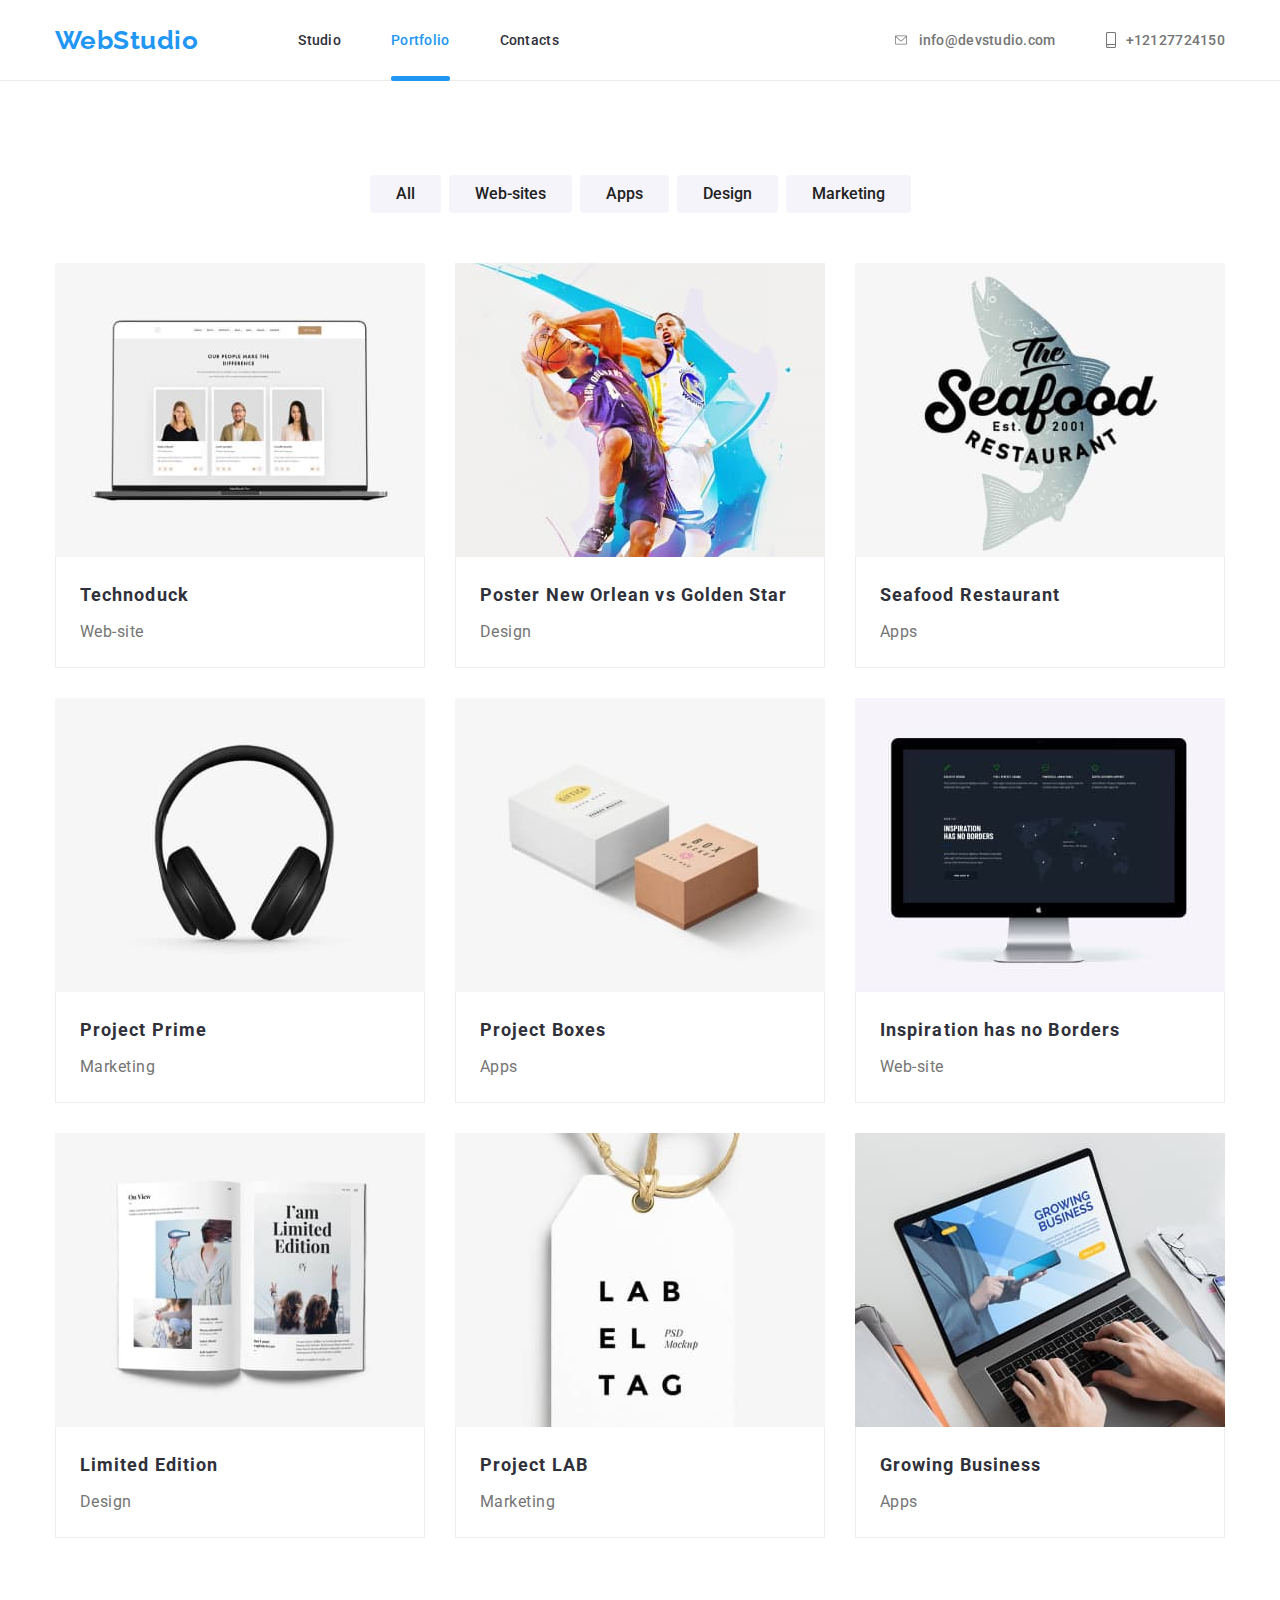
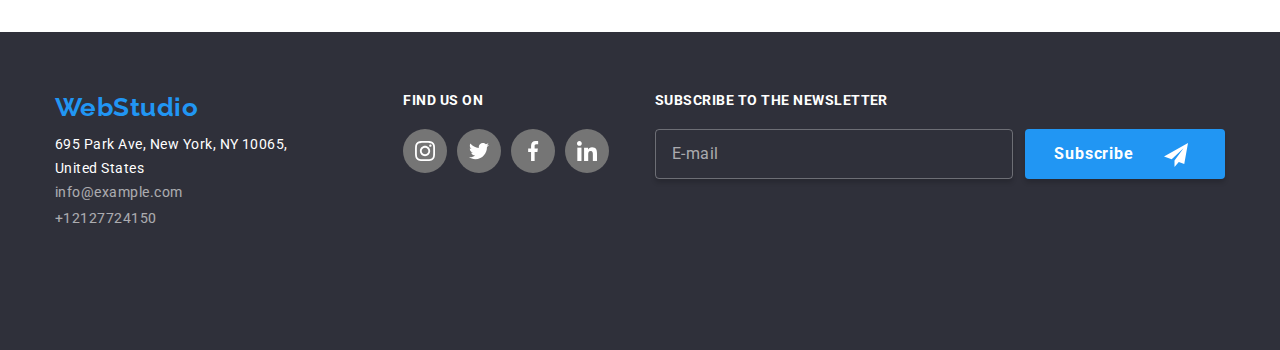
==== commit 42817623: "refinement" ====
--- a/portfolio.html
+++ b/portfolio.html
@@ -334,6 +334,58 @@
             </div>
         </section>
     </main>
+    <div class="menu-container js-menu-container">
+        <button class="js-close-menu">
+            <svg class="contact__icon" width="18.67px" height="18.67px">
+                <use href="./images/sprite.svg#icon-close"></use>
+            </svg>
+        </button>
+        <ul class="mobile-menu__links">
+            <li class="link">
+                <a class="link__item" href="./index.html">Studio</a>
+            </li>
+            <li class="link">
+                <a class="link__item" href="./portfolio.html">Portfolio</a>
+            </li>
+            <li class="link">
+                <a class="link__item" href="#">Contacts</a>
+            </li>
+        </ul>
+        <ul class="mobile-menu__contacts">
+            <li class="contacts__item">
+                <a class="contacts__phone" href="tel:12127724150">
+                    +12127724150</a>
+            </li>
+            <li class="contacts__item">
+                <a class="contacts__email" href="mailto:info@devstudio.com">
+                    info@devstudio.com
+                </a>
+            </li>
+        </ul>
+        <ul class="mobile-menu__social">
+            <li class="social__item">
+                <a class="social__link" href="#">Instagram
+                </a>
+            </li>
+            <span class="vertical-line"></span>
+            <li class="social__item">
+                <a class="social__link" href="#">Twitter
+                </a>
+            </li>
+            <span class="vertical-line"></span>
+            <li class="social__item">
+                <a class="social__link" href="#">Facebook
+                </a>
+            </li>
+            <span class="vertical-line"></span>
+            <li class="social__item">
+                <a class="social__link" href="#">Linkedin
+                </a>
+                </a>
+            </li>
+        </ul>
+    </div>
+    <script src="./js/mobile-menu.js"></script>
     <footer class="footer__section">
         <div class="footer__container">
             <div class="footer__container--left"><a class="footer__logo" href="./index.html">WebStudio</a>
--- a/css/main.min.css
+++ b/css/main.min.css
@@ -1 +1 @@
-*::after,::before{box-sizing:inherit}h1,h2,h3,h4,h5,h6,p{margin-top:0;margin-bottom:0}body{font-family:"Roboto",sans-serif;font-weight:500;letter-spacing:.03em;color:#2f303a;margin:0}ul{list-style:none;padding-left:0;margin-top:0;margin-bottom:0}a{text-decoration:none}img{display:block;max-width:100%;height:auto}.container{width:100%;padding-left:15px;padding-right:15px;margin:0 auto}@media screen and (min-width: 480px){.container{width:480px}}@media screen and (min-width: 768px){.container{width:768px}}@media(min-width: 1200px){.container{width:1200px}}.section__title{font-weight:700;text-align:center;color:#2f303a}@media screen and (max-width: 1199px){.section__title{font-size:28px;line-height:1.1717857143;padding-bottom:30px}}@media screen and (min-width: 1200px){.section__title{font-size:36px;line-height:1.1666666667;padding-bottom:50px}}.is-hidden{pointer-events:none;opacity:0%}.features__title--hide{position:absolute;width:1px;height:1px;margin:-1px;border:0;padding:0;white-space:nowrap;clip-path:inset(100%);clip:rect(0 0 0 0);overflow:hidden}.backdrop--hidden{pointer-events:none;opacity:0%}.backdrop{width:100%;height:100%;background-color:var(--backdrop);position:fixed;top:0;display:flex;align-items:center;transition-duration:250ms;transition-timing-function:cubic-bezier(0.4, 0, 0.2, 1)}.hero__button{font-weight:700;font-size:16px;line-height:1.875;text-align:center;letter-spacing:.06em;color:#fff;background-color:#2196f3;cursor:pointer;display:block;align-items:center;border-radius:4px;padding:10px 20px;border:none;box-shadow:0px 4px 4px rgba(0,0,0,.15);transition:var(--button-transition)}.hero__button:hover,.hero__button:focus{background-color:#00008b;transition:background-color 250ms cubic-bezier(0.4, 0, 0.2, 1)}.subscription__button{width:200px;height:50px;font-weight:700;font-size:16px;line-height:1.875;letter-spacing:.06em;color:var(--secondary-title-color);background-color:var(--link-color);cursor:pointer;display:flex;align-items:center;justify-content:center;padding:10px 20px;border-radius:4px;padding:10px 20px;border:none;box-shadow:0px 4px 4px rgba(0,0,0,.15);transition:var(--button-transition)}.subscription__button:hover,.subscription__button:focus{background-color:#00008b;transition:background-color 250ms cubic-bezier(0.4, 0, 0.2, 1)}.button-list{display:flex;justify-content:center;align-items:center;margin-bottom:50px}.button-item:not(:last-child){margin-right:8px}.portfolio-filter{font-family:"Roboto",sans-serif;color:#212121;cursor:pointer;border:none;font-weight:500;font-size:16px;line-height:1.625;display:block;border-radius:4px;padding:6px 26px;background-color:#f5f4fa}.portfolio-filter:hover,.portfolio-filter:focus{color:#fff;background-color:#2196f3;transition:color 250ms cubic-bezier(0.4, 0, 0.2, 1),background-color 250ms cubic-bezier(0.4, 0, 0.2, 1);box-shadow:0px 4px 4px rgba(0,0,0,.1),0px 1px 2px rgba(0,0,0,.08),0px 2px 2px rgba(0,0,0,.12)}.modal__button--close{color:#000;background-color:rgba(0,0,0,0);float:right;width:30px;height:30px;font-weight:bold;border:1px solid;border-color:rgba(0,0,0,.1);border-radius:50%;margin-top:8px;margin-right:8px;display:flex;align-items:center;justify-content:center;transition:var(--button-transition)}.modal__button--close:hover,.modal__button--close:focus{color:#2196f3;text-decoration:none;cursor:pointer}.form__button--send{width:200px;height:50px;font-weight:700;font-size:16px;line-height:1.875;letter-spacing:.06em;color:var(--secondary-title-color);background-color:var(--link-color);display:block;align-items:center;cursor:pointer;margin:0 auto;border-radius:4px;padding:10px 80px;border:none;box-shadow:0px 4px 4px rgba(0,0,0,.15);transition:background-color 250ms cubic-bezier(0.4, 0, 0.2, 1)}.form__button--send:hover,.form__button--send:focus{background-color:#00008b;transition:background-color 250ms cubic-bezier(0.4, 0, 0.2, 1);box-shadow:0px 4px 4px rgba(0,0,0,.15)}.header__logo{color:#2196f3;text-decoration:none;font-family:"Raleway",sans-serif;font-weight:700;margin-right:100px}@media screen and (max-width: 1199px){.header__logo{font-size:24px;line-height:1.1741666667}}@media screen and (min-width: 1200px){.header__logo{font-size:26px;line-height:1.1923076923}}.footer__logo{color:#2196f3;text-decoration:none;font-family:"Raleway",sans-serif;font-weight:700;font-size:26px;line-height:1.1923076923;margin-bottom:9px;display:block}@media screen and (max-width: 767px){.navigation__list{display:none}.contact__list{display:none}.open-btn{margin-left:auto;border:none;background-color:rgba(0,0,0,0)}.open-btn:hover,.open-btn:focus{color:#2196f3}}@media screen and (min-width: 768px){.open-btn{display:none}}.menu-container{position:fixed;top:0;left:0;width:100vw;height:100vh;padding:32px;background-color:#fff;z-index:999;transform:translateX(100%);transition:transform 250ms ease-in-out}.menu-container.is-open{transform:translateX(0)}.js-close-menu{color:#212121;background-color:rgba(0,0,0,0);float:right;width:18.67px;height:18.67px;font-weight:bold;border:none}.link{font-family:"Roboto",sans-serif;font-weight:500;font-size:40px;color:#212121;text-decoration:none;line-height:1.172;margin-bottom:32px}.link:hover,.link:focus{color:#2196f3}.mobile-menu__contacts{margin-top:274px}.contacts__item{margin-bottom:32px}.contacts__phone{font-family:"Roboto",sans-serif;font-weight:500;font-size:34px;color:#2196f3;text-decoration:none;line-height:1.1717647059}.contacts__email{font-family:"Roboto",sans-serif;font-weight:500;font-size:24px;color:#757575;text-decoration:none;line-height:1.1720833333}.mobile-menu__social{display:flex;margin-bottom:48px}.social__item:not(:last-child){margin-right:10px;border-right:rgba(33,33,33,.2)}.social__link{color:#2196f3;font-family:"Roboto",sans-serif;font-weight:500;font-size:18px;line-height:1.2222222222}@media(min-width: 320px)and (max-width: 479px){.social__link{font-size:15px;line-height:1.2666666667}}.vertical-line{display:inline-block;border-left:1px solid rgba(33,33,33,.2);margin:0 5px;height:20px}.hero__section{background-color:#2f303a;background-image:linear-gradient(rgba(47, 48, 58, 0.4), rgba(47, 48, 58, 0.4)),url("../images/img17hero.jpg");padding-top:200px;padding-bottom:200px;align-items:center;background-position:center;background-repeat:no-repeat;background-size:cover}.hero__container{align-items:center;display:flex;flex-direction:column}.hero__title{font-weight:900;font-size:26px;line-height:1.62;text-align:center;letter-spacing:.06em;color:#fff;margin-bottom:30px}@media screen and (min-width: 480px){.hero__title{padding-right:15px;padding-left:15px}}@media screen and (min-width: 1200px){.hero__title{font-size:44px;line-height:1.3636363636}}.hero__button{font-weight:700;font-size:16px;line-height:1.875;text-align:center;letter-spacing:.06em;color:#fff;background-color:#2196f3;cursor:pointer;display:block;align-items:center;border-radius:4px;padding:10px 20px;border:none;box-shadow:0px 4px 4px rgba(0,0,0,.15);transition:var(--button-transition)}.hero__button:hover,.hero__button:focus{background-color:#00008b;transition:background-color 250ms cubic-bezier(0.4, 0, 0.2, 1)}.modal{margin-left:auto;margin-right:auto;background-color:#fff;border-radius:4px;position:absolute;top:50%;left:50%;transform:translate(-50%, -50%)}@media screen and (min-width: 320px)and (max-width: 479px){.modal{width:315px}}@media screen and (min-width: 480px)and (max-width: 1199px){.modal{height:609px;width:450px}}@media screen and (min-width: 1200px){.modal{height:581px;width:528px}}.modal__button--close{color:#000;background-color:rgba(0,0,0,0);float:right;width:30px;height:30px;font-weight:bold;border:1px solid;border-color:rgba(0,0,0,.1);border-radius:50%;margin-top:8px;margin-right:8px;display:flex;align-items:center;justify-content:center;transition:rgba(0,0,0,.2) 250ms cubic-bezier(0.4, 0, 0.2, 1)}.modal__button--close:hover,.modal__button--close:focus{color:#2196f3;text-decoration:none;cursor:pointer}.modal__icon{fill:currentColor}.is-hidden{pointer-events:none;opacity:0%}.backdrop{width:100%;height:100%;background-color:rgba(0,0,0,.2);position:fixed;top:0;display:flex;align-items:center;transition-duration:250ms;transition-timing-function:cubic-bezier(0.4, 0, 0.2, 1)}.form__title{font-family:"Roboto",sans-serif;font-weight:700;font-size:20px;line-height:1.172;text-align:center;margin-bottom:12px}@media screen and (min-width: 320px)and (max-width: 479px){.form__title{font-size:15px}}.form{padding:40px}.field__wrapper{margin-bottom:10px}.form__label{display:block;font-weight:400;font-size:12px;line-height:1.1666666667;letter-spacing:.01em;color:#757575;margin-bottom:5px}.input__wrapper{display:block;position:relative}.input{font-weight:400;font-size:12px;line-height:1.1666666667;letter-spacing:.01em;color:rgba 117,117,117,.5;width:100%;height:40px;border:1px solid rgba(33,33,33,.2);border-radius:4px;cursor:pointer;padding:12px 16px 12px 42px;transition:border-color 250ms cubic-bezier(0.4, 0, 0.2, 1)}.input:focus{border-color:#2196f3;color:#2196f3;outline:none}.input__icon{position:absolute;left:15px;top:50%;transform:translateY(-50%);transition:fill 250ms cubic-bezier(0.4, 0, 0.2, 1)}.input:focus~.input__icon{fill:#2196f3}textarea{resize:none;padding:12px 16px;width:100%;border:1px solid rgba(33,33,33,.2);border-radius:4px;cursor:pointer}textarea:focus{border-color:#2196f3;color:#2196f3;outline:none}.checkbox__label{display:flex;cursor:pointer}.modal__checkbox{color:#fff;width:15px;height:15px;border:1px solid #212121;border-radius:2px;margin-right:8px;margin-top:5px;display:flex;align-items:center;justify-content:center}.checkbox{position:absolute;width:1px;height:1px;margin:-1px;border:0;padding:0;white-space:nowrap;clip-path:inset(100%);clip:rect(0 0 0 0);overflow:hidden}.checkbox:checked+.checkbox__label>.modal__checkbox{background-color:#2196f3;border:none}.form__button--send{width:200px;height:50px;font-weight:700;font-size:16px;line-height:1.875;letter-spacing:.06em;color:#fff;background-color:#2196f3;display:block;align-items:center;cursor:pointer;margin:0 auto;border-radius:4px;padding:10px 80px;border:none;box-shadow:0px 4px 4px rgba(0,0,0,.15);transition:background-color 250ms cubic-bezier(0.4, 0, 0.2, 1)}.form__button--send:hover,.form__button--send:focus{background-color:#00008b;transition:background-color 250ms cubic-bezier(0.4, 0, 0.2, 1);box-shadow:0px 4px 4px rgba(0,0,0,.15)}.do{padding-top:0;padding-bottom:94px}@media(max-width: 1199px){.do{display:none}}.section__title{font-weight:700;font-size:36px;line-height:1.1666666667;text-align:center;color:#2f303a;padding-bottom:50px}.do__list{display:flex}.do__item:not(:last-child){margin-right:30px}.do__item{position:relative}.do__text{color:#fff;font-family:"Roboto",sans-serif;font-weight:700;font-size:14px;line-height:1.1721428571}.features__title--hide{position:absolute;width:1px;height:1px;margin:-1px;border:0;padding:0;white-space:nowrap;clip-path:inset(100%);clip:rect(0 0 0 0);overflow:hidden}@media screen and (max-width: 1199px){.features__section{padding-top:60px;padding-bottom:60px}}@media screen and (min-width: 1200px){.features__section{padding-top:94px;padding-bottom:94px}}@media screen and (min-width: 768px){.features__list{display:flex;flex-wrap:wrap}}.features__item{margin-bottom:30px}.features__item:nth-child(4n){margin-bottom:0}@media screen and (min-width: 768px){.features__item{width:354px}.features__item:nth-child(odd){margin-right:30px}.features__item:nth-child(3n){margin-bottom:0}}@media screen and (min-width: 1200px){.features__item{width:270px;margin-right:30px;margin-bottom:0}.features__item:nth-child(4n){margin-right:0}}.icon__moderation{display:flex;justify-content:center;padding:25px 0px;background-color:#f5f4fa;margin-bottom:30px;border-radius:4px}.features__subtitle{font-weight:700;font-size:14px;line-height:1.1428571429;text-transform:uppercase;color:#2f303a;padding-bottom:10px}@media screen and (max-width: 767px){.features__subtitle{text-align:center}}.features__text{font-weight:400;font-size:14px;line-height:1.7142857143;color:#757575}.team{background-color:#f5f4fa}@media screen and (max-width: 1199px){.team{padding-top:60px;padding-bottom:60px}}@media screen and (min-width: 1200px){.team{padding-top:94px;padding-bottom:94px}}@media screen and (min-width: 768px){.team__list{display:flex;flex-wrap:wrap}}.team__item{box-shadow:0px 1px 3px rgba(0,0,0,.12),0px 1px 1px rgba(0,0,0,.14),0px 2px 1px rgba(0,0,0,.2);border-radius:0px 0px 4px 4px;margin-bottom:30px}.team__item:nth-child(4n){margin-bottom:0}@media screen and (min-width: 768px){.team__item{width:354px}.team__item:nth-child(odd){margin-right:30px}.team__item:nth-child(3n){margin-bottom:0}}@media screen and (min-width: 1200px){.team__item{width:270px;margin-right:30px;margin-bottom:0}.team__item:nth-child(4n){margin-right:0}}.team__description{background-color:#fff;padding-top:30px}.team__subtitle{font-size:16px;line-height:1.1875;text-align:center;color:#2f303a;margin-bottom:10px}.team__text{font-weight:400;font-size:16px;line-height:1.1875;text-align:center;color:#757575;margin-bottom:16px}.socials__list{list-style:none;display:flex;justify-content:center}@media screen and (max-width: 1199px){.socials__item{padding-bottom:24px}}@media screen and (min-width: 1200px){.socials__item{padding-bottom:30px}}.socials__item:not(:last-child){margin-right:10px}.socials__link{width:44px;height:44px;background-color:#fff;color:#afb1b8;display:flex;align-items:center;justify-content:center;border-radius:50%}.socials__link:hover,.socials__link:focus{color:#fff;background-color:#2196f3;transition:color 250ms cubic-bezier(0.4, 0, 0.2, 1),background-color 250ms cubic-bezier(0.4, 0, 0.2, 1)}.socials__icon{fill:currentColor}@media screen and (max-width: 1199px){.customers{padding-top:60px;padding-bottom:60px}}@media screen and (min-width: 1200px){.customers{padding-top:94px;padding-bottom:94px}}.customers__list{display:flex;flex-wrap:wrap}@media screen and (max-width: 480px){.customers__list{width:auto;justify-content:space-between}}.customers__item{margin-right:30px;margin-bottom:30px}@media screen and (min-width: 480px)and (max-width: 767px){.customers__item{width:210px}.customers__item:nth-child(2n){margin-right:0px}}@media screen and (min-width: 768px)and (max-width: 1199px){.customers__item{width:226px}.customers__item:nth-child(3n){margin-right:0px}}@media screen and (min-width: 1200px){.customers__item{width:170px;margin-right:30px;margin-bottom:0}.customers__item:nth-child(6n){margin-right:0}}.customer__link{color:#afb1b8;display:flex;justify-content:center;align-items:center;height:92px;border:1px solid #afb1b8;border-radius:4px}.customer__link:hover,.customer__link:focus{color:#2196f3;transition:color 250ms cubic-bezier(0.4, 0, 0.2, 1)}.customer__icon{fill:currentColor}.footer__section{background-color:#2f303a;padding:60px 0}.footer__container{width:100%;padding-left:15px;padding-right:15px;margin:0 auto;display:flex;justify-content:space-around;flex-wrap:wrap}@media screen and (max-width: 480px){.footer__container{justify-content:center}}@media screen and (min-width: 480px)and (max-width: 767px){.footer__container{width:480px;flex-direction:column;justify-content:center}}@media screen and (min-width: 768px)and (max-width: 1199px){.footer__container{width:768px;text-align:center}}@media(min-width: 1200px){.footer__container{width:1200px;text-align:left;justify-content:center}}.footer__container--left{display:block;margin-bottom:60px}@media screen and (min-width: 480px){.footer__container--left{margin-left:auto;margin-right:auto}}@media(min-width: 1200px){.footer__container--left{margin-right:70px}}.footer__container--middle{display:flex;align-items:flex-start;flex-direction:column;margin-left:auto;margin-right:auto}.footer__logo{color:#2196f3;text-decoration:none;font-family:"Raleway",sans-serif;font-weight:700;margin-bottom:9px;display:block}@media screen and (max-width: 1199px){.footer__logo{font-size:24px;line-height:1.1741666667}}@media screen and (min-width: 1200px){.footer__logo{font-size:26px;line-height:1.1923076923}}.footer__addres{font-style:normal}.footer__addres--location{font-weight:400;font-size:14px;line-height:1.7142857143;color:#fff;margin-bottom:2px}.footer__item:not(:last-child){margin-bottom:2px}.footer__contacts{font-weight:400;font-size:14px;line-height:1.7142857143;color:#fff;opacity:.6}.media__title{color:#fff;font-weight:700;font-size:14px;line-height:1.1721428571;margin-bottom:20px}.media__list{display:flex;justify-content:center}.media__link{width:44px;height:44px;color:#fff;background-color:#757575;display:flex;align-items:center;justify-content:center;border-radius:50%;transition:color 250ms cubic-bezier(0.4, 0, 0.2, 1),background-color 250ms cubic-bezier(0.4, 0, 0.2, 1)}.media__link:hover,.media__link:focus{color:#fff;background-color:#2196f3}.media__icon{fill:currentColor}.media__item:not(:last-child){margin-right:10px}@media screen and (min-width: 320px)and (max-width: 479px){.footer__container--right{display:flex;flex-direction:column}}.footer__form{display:flex}@media screen and (max-width: 1199px){.footer__form{flex-direction:column;align-items:center}}.subscription__title{color:#fff;font-weight:700;font-size:14px;line-height:1.1721428571;margin-bottom:20px}@media screen and (max-width: 767px){.subscription__title{margin-top:60px;text-align:center}}.subscription__input{width:358px;height:50px;border:1px solid rgba(255,255,255,.3);box-shadow:0px 4px 4px rgba(0,0,0,.15);border-radius:4px;padding:15px 16px;margin-right:12px;background-color:rgba(0,0,0,0);transition:color 250ms cubic-bezier(0.4, 0, 0.2, 1)}@media screen and (min-width: 320px)and (max-width: 479px){.subscription__input{width:315px;margin:auto}}.subscription__input::placeholder{font-weight:400;font-size:16px;line-height:1.25;letter-spacing:.03em;color:rgba(255,255,255,.6)}.subscription__input:hover,.subscription__input:focus{outline:none;color:#fff;background-color:rgba(0,0,0,0)}.subscription__button{width:200px;height:50px;font-weight:700;font-size:16px;line-height:1.875;letter-spacing:.06em;color:#fff;background-color:#2196f3;cursor:pointer;display:flex;align-items:center;justify-content:center;border-radius:4px;padding:10px 20px;border:none;box-shadow:0px 4px 4px rgba(0,0,0,.15);transition:rgba(0,0,0,.2) 250ms cubic-bezier(0.4, 0, 0.2, 1)}.subscription__button:hover,.subscription__button:focus{background-color:#00008b}@media screen and (max-width: 1199px){.subscription__button{margin-top:20px}}.subscription__icon{margin-left:30px;margin-top:13px;margin-right:8px;fill:currentColor}@media screen and (max-width: 1199px){.portfolio-section{padding-top:60px;padding-bottom:60px}}@media screen and (min-width: 1200px){.portfolio-section{padding-top:94px;padding-bottom:94px}}.button-list{display:flex}@media screen and (max-width: 767px){.button-list{flex-wrap:wrap;justify-content:flex-start;margin-bottom:40px}}@media screen and (min-width: 768px)and (max-width: 1199px){.button-list{margin-bottom:30px;justify-content:center;align-items:center}}@media screen and (min-width: 1200px){.button-list{margin-bottom:50px;justify-content:center;align-items:center}}@media screen and (max-width: 767px){.button-item{margin-right:8px;margin-top:15px}}@media screen and (min-width: 768px){.button-item:not(:last-child){margin-right:8px}}.portfolio-filter{font-family:"Roboto",sans-serif;color:#212121;cursor:pointer;border:none;font-weight:500;font-size:16px;line-height:1.625;display:block;border-radius:4px;padding:6px 26px;background-color:#f5f4fa}.portfolio-filter:hover,.portfolio-filter:focus{color:#fff;background-color:#2196f3;transition:color 250ms cubic-bezier(0.4, 0, 0.2, 1),background-color 250ms cubic-bezier(0.4, 0, 0.2, 1);box-shadow:0px 4px 4px rgba(0,0,0,.1),0px 1px 2px rgba(0,0,0,.08),0px 2px 2px rgba(0,0,0,.12)}@media screen and (min-width: 768px){.portfolio-list{display:flex;flex-wrap:wrap;margin-top:-30px;margin-left:-30px}}.portfolio-item{display:flex;flex-direction:column}@media screen and (max-width: 767px){.portfolio-item:not(:first-child){margin-top:30px}}@media screen and (min-width: 768px){.portfolio-item{flex-basis:calc(50% - 30px);margin-left:30px;margin-top:30px}}@media screen and (min-width: 1200px){.portfolio-item{flex-basis:calc(33.3333333333% - 30px)}}.portfolio-image{display:block;max-width:100%;height:auto}.portfolio-item:hover .overlay-text,.portfolio-item:focus .overlay-text{transform:translateY(0);box-shadow:0px 4px 4px rgba(0,0,0,.1),0px 1px 2px rgba(0,0,0,.08),0px 2px 2px rgba(0,0,0,.12)}.overlay{position:relative;overflow:hidden}.overlay-text{font-family:"Roboto",sans-serif;color:#fff;font-weight:400;font-size:18px;line-height:1.5555555556;position:absolute;display:block;padding:63px 24px;background-color:rgba(33,150,243,.9);top:0;left:0;width:100%;height:100%;transform:translateY(100%);transition:transform;transition-duration:250ms;transition-timing-function:cubic-bezier(0.4, 0, 0.2, 1)}.card-content{padding:20px 24px;border-left:1px solid #eee;border-right:1px solid #eee;border-bottom:1px solid #eee;flex-grow:1}.portfolio-title{font-weight:700;font-size:18px;line-height:2;letter-spacing:.06em;color:#2f303a}.portfolio-text{font-weight:400;font-size:16px;line-height:1.88;color:#757575;margin-top:4px}.header__section{border-bottom:1px solid #ececec}.header__container{width:100%;padding-left:15px;padding-right:15px;display:flex;align-items:center}@media screen and (max-width: 480px){.header__container{width:auto;height:60px}}@media screen and (min-width: 480px){.header__container{width:480px;height:60px;justify-content:space-between}}@media screen and (min-width: 768px){.header__container{width:768px;height:80px}}@media(min-width: 1200px){.header__container{width:1200px;height:80px}}.navigation__list{display:flex;align-items:center}@media screen and (max-width: 767px){.navigation__list{display:none}}.navigation__item:not(:last-child){margin-right:50px}.navigation__link{color:#2f303a;font-size:14px;letter-spacing:.02em;line-height:1.1428571429;position:relative;display:block;padding-top:32px;padding-bottom:32px;transition:color 250ms cubic-bezier(0.4, 0, 0.2, 1)}.navigation__link:hover,.navigation__link:focus{color:#2196f3}.contact__list{display:flex;align-items:center;margin-left:auto}@media screen and (max-width: 767px){.contact__list{display:none}}@media screen and (min-width: 768px)and (max-width: 1199px){.contact__list{flex-direction:column;align-items:flex-start}}@media screen and (min-width: 1200px){.contact__item:not(:last-child){margin-right:50px}}@media screen and (min-width: 768px)and (max-width: 1199px){.contact__phone{padding-top:10px}}.navigation__link--current{color:#2196f3}.navigation__link--current::after{content:"";position:absolute;left:0;bottom:-1px;display:block;width:100%;height:5px;border-radius:2px;background-color:#2196f3;transform:scaleX(1)}.contact__link{color:#757575;font-weight:500;font-size:14px;line-height:1.1428571429;letter-spacing:.02em;display:flex;align-items:center;padding-top:32px;padding-bottom:32px}.contact__link:hover,.contact__link:focus{color:#2196f3;font-weight:500;transition:color 250ms cubic-bezier(0.4, 0, 0.2, 1)}@media screen and (min-width: 768px)and (max-width: 1199px){.contact__link{padding:5px 0}}.contact__icon{margin-right:10px;fill:currentColor}/*# sourceMappingURL=main.min.css.map */+*::after,::before{box-sizing:inherit}h1,h2,h3,h4,h5,h6,p{margin-top:0;margin-bottom:0}body{font-family:"Roboto",sans-serif;font-weight:500;letter-spacing:.03em;color:#2f303a;margin:0}ul{list-style:none;padding-left:0;margin-top:0;margin-bottom:0}a{text-decoration:none}img{display:block;max-width:100%;height:auto}.container{width:100%;padding-left:15px;padding-right:15px;margin:0 auto}@media screen and (min-width: 480px){.container{width:480px}}@media screen and (min-width: 768px){.container{width:768px}}@media(min-width: 1200px){.container{width:1200px}}.section__title{font-weight:700;text-align:center;color:#2f303a}@media screen and (max-width: 1199px){.section__title{font-size:28px;line-height:1.1717857143;padding-bottom:30px}}@media screen and (min-width: 1200px){.section__title{font-size:36px;line-height:1.1666666667;padding-bottom:50px}}.is-hidden{pointer-events:none;opacity:0%}.features__title--hide{position:absolute;width:1px;height:1px;margin:-1px;border:0;padding:0;white-space:nowrap;clip-path:inset(100%);clip:rect(0 0 0 0);overflow:hidden}.backdrop--hidden{pointer-events:none;opacity:0%}.backdrop{width:100%;height:100%;background-color:var(--backdrop);position:fixed;top:0;display:flex;align-items:center;transition-duration:250ms;transition-timing-function:cubic-bezier(0.4, 0, 0.2, 1)}.hero__button{font-weight:700;font-size:16px;line-height:1.875;text-align:center;letter-spacing:.06em;color:#fff;background-color:#2196f3;cursor:pointer;display:block;align-items:center;border-radius:4px;padding:10px 20px;border:none;box-shadow:0px 4px 4px rgba(0,0,0,.15);transition:var(--button-transition)}.hero__button:hover,.hero__button:focus{background-color:#00008b;transition:background-color 250ms cubic-bezier(0.4, 0, 0.2, 1)}.subscription__button{width:200px;height:50px;font-weight:700;font-size:16px;line-height:1.875;letter-spacing:.06em;color:var(--secondary-title-color);background-color:var(--link-color);cursor:pointer;display:flex;align-items:center;justify-content:center;padding:10px 20px;border-radius:4px;padding:10px 20px;border:none;box-shadow:0px 4px 4px rgba(0,0,0,.15);transition:var(--button-transition)}.subscription__button:hover,.subscription__button:focus{background-color:#00008b;transition:background-color 250ms cubic-bezier(0.4, 0, 0.2, 1)}.button-list{display:flex;justify-content:center;align-items:center;margin-bottom:50px}.button-item:not(:last-child){margin-right:8px}.portfolio-filter{font-family:"Roboto",sans-serif;color:#212121;cursor:pointer;border:none;font-weight:500;font-size:16px;line-height:1.625;display:block;border-radius:4px;padding:6px 26px;background-color:#f5f4fa}.portfolio-filter:hover,.portfolio-filter:focus{color:#fff;background-color:#2196f3;transition:color 250ms cubic-bezier(0.4, 0, 0.2, 1),background-color 250ms cubic-bezier(0.4, 0, 0.2, 1);box-shadow:0px 4px 4px rgba(0,0,0,.1),0px 1px 2px rgba(0,0,0,.08),0px 2px 2px rgba(0,0,0,.12)}.modal__button--close{color:#000;background-color:rgba(0,0,0,0);float:right;width:30px;height:30px;font-weight:bold;border:1px solid;border-color:rgba(0,0,0,.1);border-radius:50%;margin-top:8px;margin-right:8px;display:flex;align-items:center;justify-content:center;transition:var(--button-transition)}.modal__button--close:hover,.modal__button--close:focus{color:#2196f3;text-decoration:none;cursor:pointer}.form__button--send{width:200px;height:50px;font-weight:700;font-size:16px;line-height:1.875;letter-spacing:.06em;color:var(--secondary-title-color);background-color:var(--link-color);display:block;align-items:center;cursor:pointer;margin:0 auto;border-radius:4px;padding:10px 80px;border:none;box-shadow:0px 4px 4px rgba(0,0,0,.15);transition:background-color 250ms cubic-bezier(0.4, 0, 0.2, 1)}.form__button--send:hover,.form__button--send:focus{background-color:#00008b;transition:background-color 250ms cubic-bezier(0.4, 0, 0.2, 1);box-shadow:0px 4px 4px rgba(0,0,0,.15)}.header__logo{color:#2196f3;text-decoration:none;font-family:"Raleway",sans-serif;font-weight:700;margin-right:100px}@media screen and (max-width: 1199px){.header__logo{font-size:24px;line-height:1.1741666667}}@media screen and (min-width: 1200px){.header__logo{font-size:26px;line-height:1.1923076923}}.footer__logo{color:#2196f3;text-decoration:none;font-family:"Raleway",sans-serif;font-weight:700;font-size:26px;line-height:1.1923076923;margin-bottom:9px;display:block}@media screen and (max-width: 767px){.navigation__list{display:none}.contact__list{display:none}.open-btn{margin-left:auto;border:none;background-color:rgba(0,0,0,0)}.open-btn:hover,.open-btn:focus{color:#2196f3}}@media screen and (min-width: 768px){.open-btn{display:none}}.menu-container{position:fixed;top:0;left:0;width:100vw;height:100vh;padding:32px;background-color:#fff;z-index:999;transform:translateX(100%);transition:transform 250ms ease-in-out}.menu-container.is-open{transform:translateX(0)}.js-close-menu{color:#212121;background-color:rgba(0,0,0,0);float:right;width:18.67px;height:18.67px;font-weight:bold;border:none}.link{font-family:"Roboto",sans-serif;font-weight:500;font-size:40px;color:#212121;text-decoration:none;line-height:1.172;margin-bottom:32px}.link:hover,.link:focus{color:#2196f3}.mobile-menu__contacts{margin-top:274px}.contacts__item{margin-bottom:32px}.contacts__phone{font-family:"Roboto",sans-serif;font-weight:500;font-size:34px;color:#2196f3;text-decoration:none;line-height:1.1717647059}.contacts__email{font-family:"Roboto",sans-serif;font-weight:500;font-size:24px;color:#757575;text-decoration:none;line-height:1.1720833333}.mobile-menu__social{display:flex;margin-bottom:48px}.social__item:not(:last-child){margin-right:10px;border-right:rgba(33,33,33,.2)}.social__link{color:#2196f3;font-family:"Roboto",sans-serif;font-weight:500;font-size:18px;line-height:1.2222222222}@media(min-width: 320px)and (max-width: 479px){.social__link{font-size:15px;line-height:1.2666666667}}.vertical-line{display:inline-block;border-left:1px solid rgba(33,33,33,.2);margin:0 5px;height:20px}.hero__section{background-color:#2f303a;background-image:linear-gradient(rgba(47, 48, 58, 0.4), rgba(47, 48, 58, 0.4)),url("../images/img17hero.jpg");padding-top:200px;padding-bottom:200px;align-items:center;background-position:center;background-repeat:no-repeat;background-size:cover}.hero__container{align-items:center;display:flex;flex-direction:column}.hero__title{font-weight:900;font-size:26px;line-height:1.62;text-align:center;letter-spacing:.06em;color:#fff;margin-bottom:30px}@media screen and (min-width: 480px){.hero__title{padding-right:15px;padding-left:15px}}@media screen and (min-width: 1200px){.hero__title{font-size:44px;line-height:1.3636363636}}.hero__button{font-weight:700;font-size:16px;line-height:1.875;text-align:center;letter-spacing:.06em;color:#fff;background-color:#2196f3;cursor:pointer;display:block;align-items:center;border-radius:4px;padding:10px 20px;border:none;box-shadow:0px 4px 4px rgba(0,0,0,.15);transition:var(--button-transition)}.hero__button:hover,.hero__button:focus{background-color:#00008b;transition:background-color 250ms cubic-bezier(0.4, 0, 0.2, 1)}.modal{margin-left:auto;margin-right:auto;background-color:#fff;border-radius:4px;position:absolute;top:50%;left:50%;transform:translate(-50%, -50%)}@media screen and (min-width: 320px)and (max-width: 479px){.modal{width:315px}}@media screen and (min-width: 480px)and (max-width: 1199px){.modal{height:609px;width:450px}}@media screen and (min-width: 1200px){.modal{height:581px;width:528px}}.modal__button--close{color:#000;background-color:rgba(0,0,0,0);float:right;width:30px;height:30px;font-weight:bold;border:1px solid;border-color:rgba(0,0,0,.1);border-radius:50%;margin-top:8px;margin-right:8px;display:flex;align-items:center;justify-content:center;transition:rgba(0,0,0,.2) 250ms cubic-bezier(0.4, 0, 0.2, 1)}.modal__button--close:hover,.modal__button--close:focus{color:#2196f3;text-decoration:none;cursor:pointer}.modal__icon{fill:currentColor}.is-hidden{pointer-events:none;opacity:0%}.backdrop{width:100%;height:100%;background-color:rgba(0,0,0,.2);position:fixed;top:0;display:flex;align-items:center;transition-duration:250ms;transition-timing-function:cubic-bezier(0.4, 0, 0.2, 1)}.form__title{font-family:"Roboto",sans-serif;font-weight:700;font-size:20px;line-height:1.172;text-align:center;margin-bottom:12px}@media screen and (min-width: 320px)and (max-width: 479px){.form__title{font-size:15px}}.form{padding:40px}.field__wrapper{margin-bottom:10px}.form__label{display:block;font-weight:400;font-size:12px;line-height:1.1666666667;letter-spacing:.01em;color:#757575;margin-bottom:5px}.input__wrapper{display:block;position:relative}.input{font-weight:400;font-size:12px;line-height:1.1666666667;letter-spacing:.01em;color:rgba 117,117,117,.5;width:100%;height:40px;border:1px solid rgba(33,33,33,.2);border-radius:4px;cursor:pointer;padding:12px 16px 12px 42px;transition:border-color 250ms cubic-bezier(0.4, 0, 0.2, 1)}.input:focus{border-color:#2196f3;color:#2196f3;outline:none}.input__icon{position:absolute;left:15px;top:50%;transform:translateY(-50%);transition:fill 250ms cubic-bezier(0.4, 0, 0.2, 1)}.input:focus~.input__icon{fill:#2196f3}textarea{resize:none;padding:12px 16px;width:100%;border:1px solid rgba(33,33,33,.2);border-radius:4px;cursor:pointer}textarea:focus{border-color:#2196f3;color:#2196f3;outline:none}.checkbox__label{display:flex;cursor:pointer}.modal__checkbox{color:#fff;width:15px;height:15px;border:1px solid #212121;border-radius:2px;margin-right:8px;margin-top:5px;display:flex;align-items:center;justify-content:center}.checkbox{position:absolute;width:1px;height:1px;margin:-1px;border:0;padding:0;white-space:nowrap;clip-path:inset(100%);clip:rect(0 0 0 0);overflow:hidden}.checkbox:checked+.checkbox__label>.modal__checkbox{background-color:#2196f3;border:none}.form__button--send{width:200px;height:50px;font-weight:700;font-size:16px;line-height:1.875;letter-spacing:.06em;color:#fff;background-color:#2196f3;display:block;align-items:center;cursor:pointer;margin:0 auto;border-radius:4px;padding:10px 80px;border:none;box-shadow:0px 4px 4px rgba(0,0,0,.15);transition:background-color 250ms cubic-bezier(0.4, 0, 0.2, 1)}.form__button--send:hover,.form__button--send:focus{background-color:#00008b;transition:background-color 250ms cubic-bezier(0.4, 0, 0.2, 1);box-shadow:0px 4px 4px rgba(0,0,0,.15)}.do{padding-top:0;padding-bottom:94px}@media(max-width: 1199px){.do{display:none}}.section__title{font-weight:700;font-size:36px;line-height:1.1666666667;text-align:center;color:#2f303a;padding-bottom:50px}.do__list{display:flex}.do__item:not(:last-child){margin-right:30px}.do__item{position:relative}.do__text{color:#fff;font-family:"Roboto",sans-serif;font-weight:700;font-size:14px;line-height:1.1721428571}.features__title--hide{position:absolute;width:1px;height:1px;margin:-1px;border:0;padding:0;white-space:nowrap;clip-path:inset(100%);clip:rect(0 0 0 0);overflow:hidden}@media screen and (max-width: 1199px){.features__section{padding-top:60px;padding-bottom:60px}}@media screen and (min-width: 1200px){.features__section{padding-top:94px;padding-bottom:94px}}@media screen and (min-width: 768px){.features__list{display:flex;flex-wrap:wrap}}.features__item{margin-bottom:30px}.features__item:nth-child(4n){margin-bottom:0}@media screen and (min-width: 768px){.features__item{width:354px}.features__item:nth-child(odd){margin-right:30px}.features__item:nth-child(3n){margin-bottom:0}}@media screen and (min-width: 1200px){.features__item{width:270px;margin-right:30px;margin-bottom:0}.features__item:nth-child(4n){margin-right:0}}.icon__moderation{display:flex;justify-content:center;padding:25px 0px;background-color:#f5f4fa;margin-bottom:30px;border-radius:4px}.features__subtitle{font-weight:700;font-size:14px;line-height:1.1428571429;text-transform:uppercase;color:#2f303a;padding-bottom:10px}@media screen and (max-width: 767px){.features__subtitle{text-align:center}}.features__text{font-weight:400;font-size:14px;line-height:1.7142857143;color:#757575}.team{background-color:#f5f4fa}@media screen and (max-width: 1199px){.team{padding-top:60px;padding-bottom:60px}}@media screen and (min-width: 1200px){.team{padding-top:94px;padding-bottom:94px}}@media screen and (min-width: 768px){.team__list{display:flex;flex-wrap:wrap}}.team__item{box-shadow:0px 1px 3px rgba(0,0,0,.12),0px 1px 1px rgba(0,0,0,.14),0px 2px 1px rgba(0,0,0,.2);border-radius:0px 0px 4px 4px;margin-bottom:30px}.team__item:nth-child(4n){margin-bottom:0}@media screen and (min-width: 768px){.team__item{width:354px}.team__item:nth-child(odd){margin-right:30px}.team__item:nth-child(3n){margin-bottom:0}}@media screen and (min-width: 1200px){.team__item{width:270px;margin-right:30px;margin-bottom:0}.team__item:nth-child(4n){margin-right:0}}.team__description{background-color:#fff;padding-top:30px}.team__subtitle{font-size:16px;line-height:1.1875;text-align:center;color:#2f303a;margin-bottom:10px}.team__text{font-weight:400;font-size:16px;line-height:1.1875;text-align:center;color:#757575;margin-bottom:16px}.socials__list{list-style:none;display:flex;justify-content:center}@media screen and (max-width: 1199px){.socials__item{padding-bottom:24px}}@media screen and (min-width: 1200px){.socials__item{padding-bottom:30px}}.socials__item:not(:last-child){margin-right:10px}.socials__link{width:44px;height:44px;background-color:#fff;color:#afb1b8;display:flex;align-items:center;justify-content:center;border-radius:50%}.socials__link:hover,.socials__link:focus{color:#fff;background-color:#2196f3;transition:color 250ms cubic-bezier(0.4, 0, 0.2, 1),background-color 250ms cubic-bezier(0.4, 0, 0.2, 1)}.socials__icon{fill:currentColor}@media screen and (max-width: 1199px){.customers{padding-top:60px;padding-bottom:60px}}@media screen and (min-width: 1200px){.customers{padding-top:94px;padding-bottom:94px}}.customers__list{display:flex;flex-wrap:wrap;margin-top:-30px;margin-left:-30px}.customers__item{flex-basis:calc(50% - 30px);margin-left:30px;margin-top:30px}@media screen and (min-width: 768px)and (max-width: 1199px){.customers__item{flex-basis:calc(33.3333333333% - 30px)}}@media screen and (min-width: 1200px){.customers__item{flex-basis:calc(16.6666666667% - 30px)}}.customer__link{color:#afb1b8;width:100%;display:flex;justify-content:center;align-items:center;height:92px;border:1px solid #afb1b8;border-radius:4px}.customer__link:hover,.customer__link:focus{color:#2196f3;transition:color 250ms cubic-bezier(0.4, 0, 0.2, 1)}.customer__icon{fill:currentColor}.footer__section{background-color:#2f303a;padding:60px 0}.footer__container{width:100%;padding-left:15px;padding-right:15px;margin:0 auto;display:flex;justify-content:space-around;flex-wrap:wrap}@media screen and (max-width: 480px){.footer__container{justify-content:center}}@media screen and (min-width: 480px)and (max-width: 767px){.footer__container{width:480px;flex-direction:column;justify-content:center}}@media screen and (min-width: 768px)and (max-width: 1199px){.footer__container{width:768px;text-align:center}}@media(min-width: 1200px){.footer__container{width:1200px;text-align:left;justify-content:center}}.footer__container--left{display:block;margin-bottom:60px}@media screen and (min-width: 320px)and (max-width: 1199px){.footer__container--left{text-align:center}}@media(min-width: 1200px){.footer__container--left{margin-right:70px}}.footer__container--middle{display:flex;flex-direction:column;margin-left:auto;margin-right:auto}.footer__logo{color:#2196f3;text-decoration:none;font-family:"Raleway",sans-serif;font-weight:700;margin-bottom:9px;display:block}@media screen and (max-width: 1199px){.footer__logo{font-size:24px;line-height:1.1741666667}}@media screen and (min-width: 1200px){.footer__logo{font-size:26px;line-height:1.1923076923}}.footer__addres{font-style:normal}.footer__addres--location{font-weight:400;font-size:14px;line-height:1.7142857143;color:#fff;margin-bottom:2px}.footer__item:not(:last-child){margin-bottom:2px}.footer__contacts{font-weight:400;font-size:14px;line-height:1.7142857143;color:#fff;opacity:.6}.media__title{color:#fff;font-weight:700;font-size:14px;line-height:1.1721428571;margin-bottom:20px}@media screen and (min-width: 320px)and (max-width: 1199px){.media__title{text-align:center}}.media__list{display:flex;justify-content:center}.media__link{width:44px;height:44px;color:#fff;background-color:#757575;display:flex;align-items:center;justify-content:center;border-radius:50%;transition:color 250ms cubic-bezier(0.4, 0, 0.2, 1),background-color 250ms cubic-bezier(0.4, 0, 0.2, 1)}.media__link:hover,.media__link:focus{color:#fff;background-color:#2196f3}.media__icon{fill:currentColor}.media__item:not(:last-child){margin-right:10px}@media screen and (min-width: 320px)and (max-width: 479px){.footer__container--right{display:flex;flex-direction:column}}.footer__form{display:flex}@media screen and (max-width: 1199px){.footer__form{flex-direction:column;align-items:center}}.subscription__title{color:#fff;font-weight:700;font-size:14px;line-height:1.1721428571;margin-bottom:20px}@media screen and (max-width: 767px){.subscription__title{margin-top:60px;text-align:center}}.subscription__input{width:358px;height:50px;border:1px solid rgba(255,255,255,.3);box-shadow:0px 4px 4px rgba(0,0,0,.15);border-radius:4px;padding:15px 16px;margin-right:12px;background-color:rgba(0,0,0,0);transition:color 250ms cubic-bezier(0.4, 0, 0.2, 1)}@media screen and (min-width: 320px)and (max-width: 479px){.subscription__input{width:315px;margin:auto}}.subscription__input::placeholder{font-weight:400;font-size:16px;line-height:1.25;letter-spacing:.03em;color:rgba(255,255,255,.6)}.subscription__input:hover,.subscription__input:focus{outline:none;color:#fff;background-color:rgba(0,0,0,0)}.subscription__button{width:200px;height:50px;font-weight:700;font-size:16px;line-height:1.875;letter-spacing:.06em;color:#fff;background-color:#2196f3;cursor:pointer;display:flex;align-items:center;justify-content:center;border-radius:4px;padding:10px 20px;border:none;box-shadow:0px 4px 4px rgba(0,0,0,.15);transition:rgba(0,0,0,.2) 250ms cubic-bezier(0.4, 0, 0.2, 1)}.subscription__button:hover,.subscription__button:focus{background-color:#00008b}@media screen and (max-width: 1199px){.subscription__button{margin-top:20px}}.subscription__icon{margin-left:30px;margin-top:13px;margin-right:8px;fill:currentColor}@media screen and (max-width: 1199px){.portfolio-section{padding-top:60px;padding-bottom:60px}}@media screen and (min-width: 1200px){.portfolio-section{padding-top:94px;padding-bottom:94px}}.button-list{display:flex}@media screen and (max-width: 767px){.button-list{flex-wrap:wrap;justify-content:flex-start;margin-bottom:40px}}@media screen and (min-width: 768px)and (max-width: 1199px){.button-list{margin-bottom:30px;justify-content:center;align-items:center}}@media screen and (min-width: 1200px){.button-list{margin-bottom:50px;justify-content:center;align-items:center}}@media screen and (max-width: 767px){.button-item{margin-right:8px;margin-top:15px}}@media screen and (min-width: 768px){.button-item:not(:last-child){margin-right:8px}}.portfolio-filter{font-family:"Roboto",sans-serif;color:#212121;cursor:pointer;border:none;font-weight:500;font-size:16px;line-height:1.625;display:block;border-radius:4px;padding:6px 26px;background-color:#f5f4fa}.portfolio-filter:hover,.portfolio-filter:focus{color:#fff;background-color:#2196f3;transition:color 250ms cubic-bezier(0.4, 0, 0.2, 1),background-color 250ms cubic-bezier(0.4, 0, 0.2, 1);box-shadow:0px 4px 4px rgba(0,0,0,.1),0px 1px 2px rgba(0,0,0,.08),0px 2px 2px rgba(0,0,0,.12)}@media screen and (min-width: 768px){.portfolio-list{display:flex;flex-wrap:wrap;margin-top:-30px;margin-left:-30px}}.portfolio-item{display:flex;flex-direction:column}@media screen and (max-width: 767px){.portfolio-item:not(:first-child){margin-top:30px}}@media screen and (min-width: 768px){.portfolio-item{flex-basis:calc(50% - 30px);margin-left:30px;margin-top:30px}}@media screen and (min-width: 1200px){.portfolio-item{flex-basis:calc(33.3333333333% - 30px)}}.portfolio-image{display:block;max-width:100%;height:auto}.portfolio-item:hover .overlay-text,.portfolio-item:focus .overlay-text{transform:translateY(0);box-shadow:0px 4px 4px rgba(0,0,0,.1),0px 1px 2px rgba(0,0,0,.08),0px 2px 2px rgba(0,0,0,.12)}.overlay{position:relative;overflow:hidden}.overlay-text{font-family:"Roboto",sans-serif;color:#fff;font-weight:400;font-size:18px;line-height:1.5555555556;position:absolute;display:block;padding:63px 24px;background-color:rgba(33,150,243,.9);top:0;left:0;width:100%;height:100%;transform:translateY(100%);transition:transform;transition-duration:250ms;transition-timing-function:cubic-bezier(0.4, 0, 0.2, 1)}.card-content{padding:20px 24px;border-left:1px solid #eee;border-right:1px solid #eee;border-bottom:1px solid #eee;flex-grow:1}.portfolio-title{font-weight:700;font-size:18px;line-height:2;letter-spacing:.06em;color:#2f303a}.portfolio-text{font-weight:400;font-size:16px;line-height:1.88;color:#757575;margin-top:4px}.header__section{border-bottom:1px solid #ececec}.header__container{width:100%;padding-left:15px;padding-right:15px;display:flex;align-items:center}@media screen and (max-width: 480px){.header__container{width:auto;height:60px}}@media screen and (min-width: 480px){.header__container{width:480px;height:60px;justify-content:space-between}}@media screen and (min-width: 768px){.header__container{width:768px;height:80px}}@media(min-width: 1200px){.header__container{width:1200px;height:80px}}.navigation__list{display:flex;align-items:center}@media screen and (max-width: 767px){.navigation__list{display:none}}.navigation__item:not(:last-child){margin-right:50px}.navigation__link{color:#2f303a;font-size:14px;letter-spacing:.02em;line-height:1.1428571429;position:relative;display:block;padding-top:32px;padding-bottom:32px;transition:color 250ms cubic-bezier(0.4, 0, 0.2, 1)}.navigation__link:hover,.navigation__link:focus{color:#2196f3}.contact__list{display:flex;align-items:center;margin-left:auto}@media screen and (max-width: 767px){.contact__list{display:none}}@media screen and (min-width: 768px)and (max-width: 1199px){.contact__list{flex-direction:column;align-items:flex-start}}@media screen and (min-width: 1200px){.contact__item:not(:last-child){margin-right:50px}}@media screen and (min-width: 768px)and (max-width: 1199px){.contact__phone{padding-top:10px}}.navigation__link--current{color:#2196f3}.navigation__link--current::after{content:"";position:absolute;left:0;bottom:-1px;display:block;width:100%;height:5px;border-radius:2px;background-color:#2196f3;transform:scaleX(1)}.contact__link{color:#757575;font-weight:500;font-size:14px;line-height:1.1428571429;letter-spacing:.02em;display:flex;align-items:center;padding-top:32px;padding-bottom:32px}.contact__link:hover,.contact__link:focus{color:#2196f3;font-weight:500;transition:color 250ms cubic-bezier(0.4, 0, 0.2, 1)}@media screen and (min-width: 768px)and (max-width: 1199px){.contact__link{padding:5px 0}}.contact__icon{margin-right:10px;fill:currentColor}/*# sourceMappingURL=main.min.css.map */